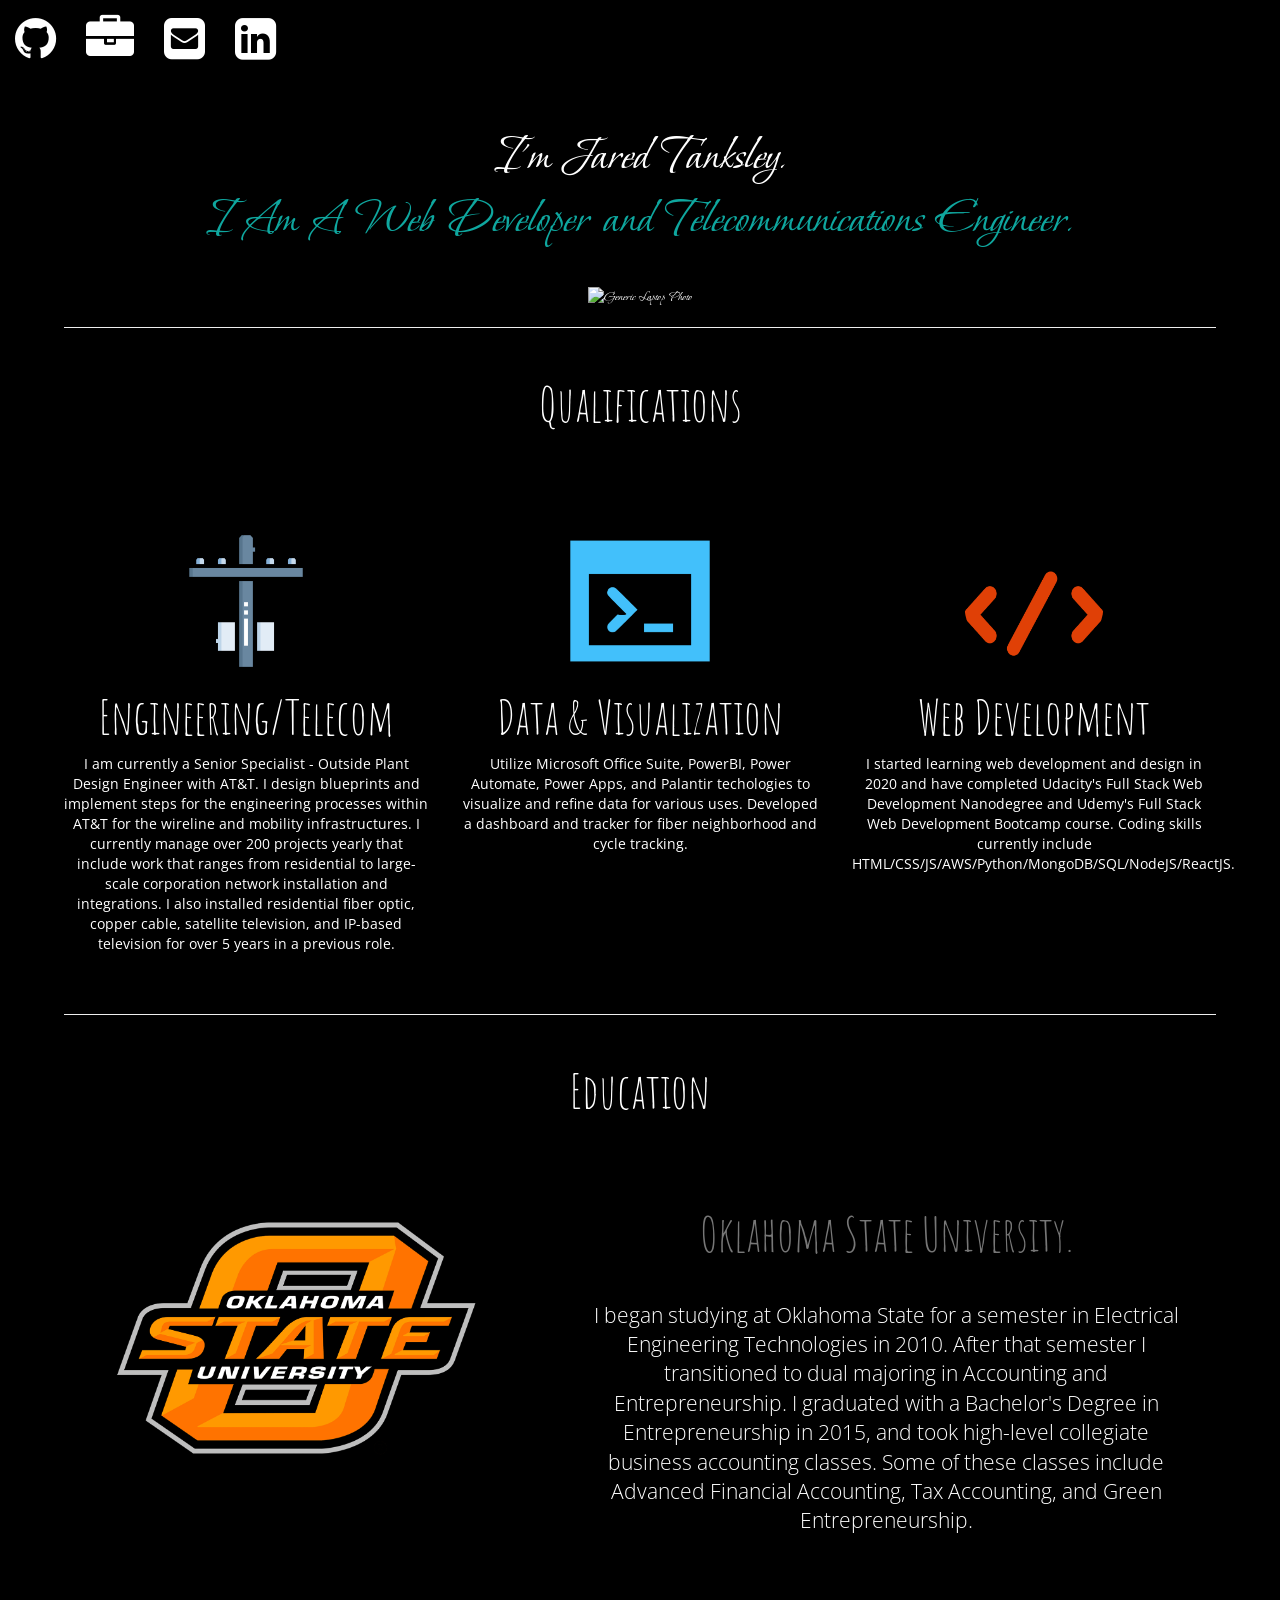
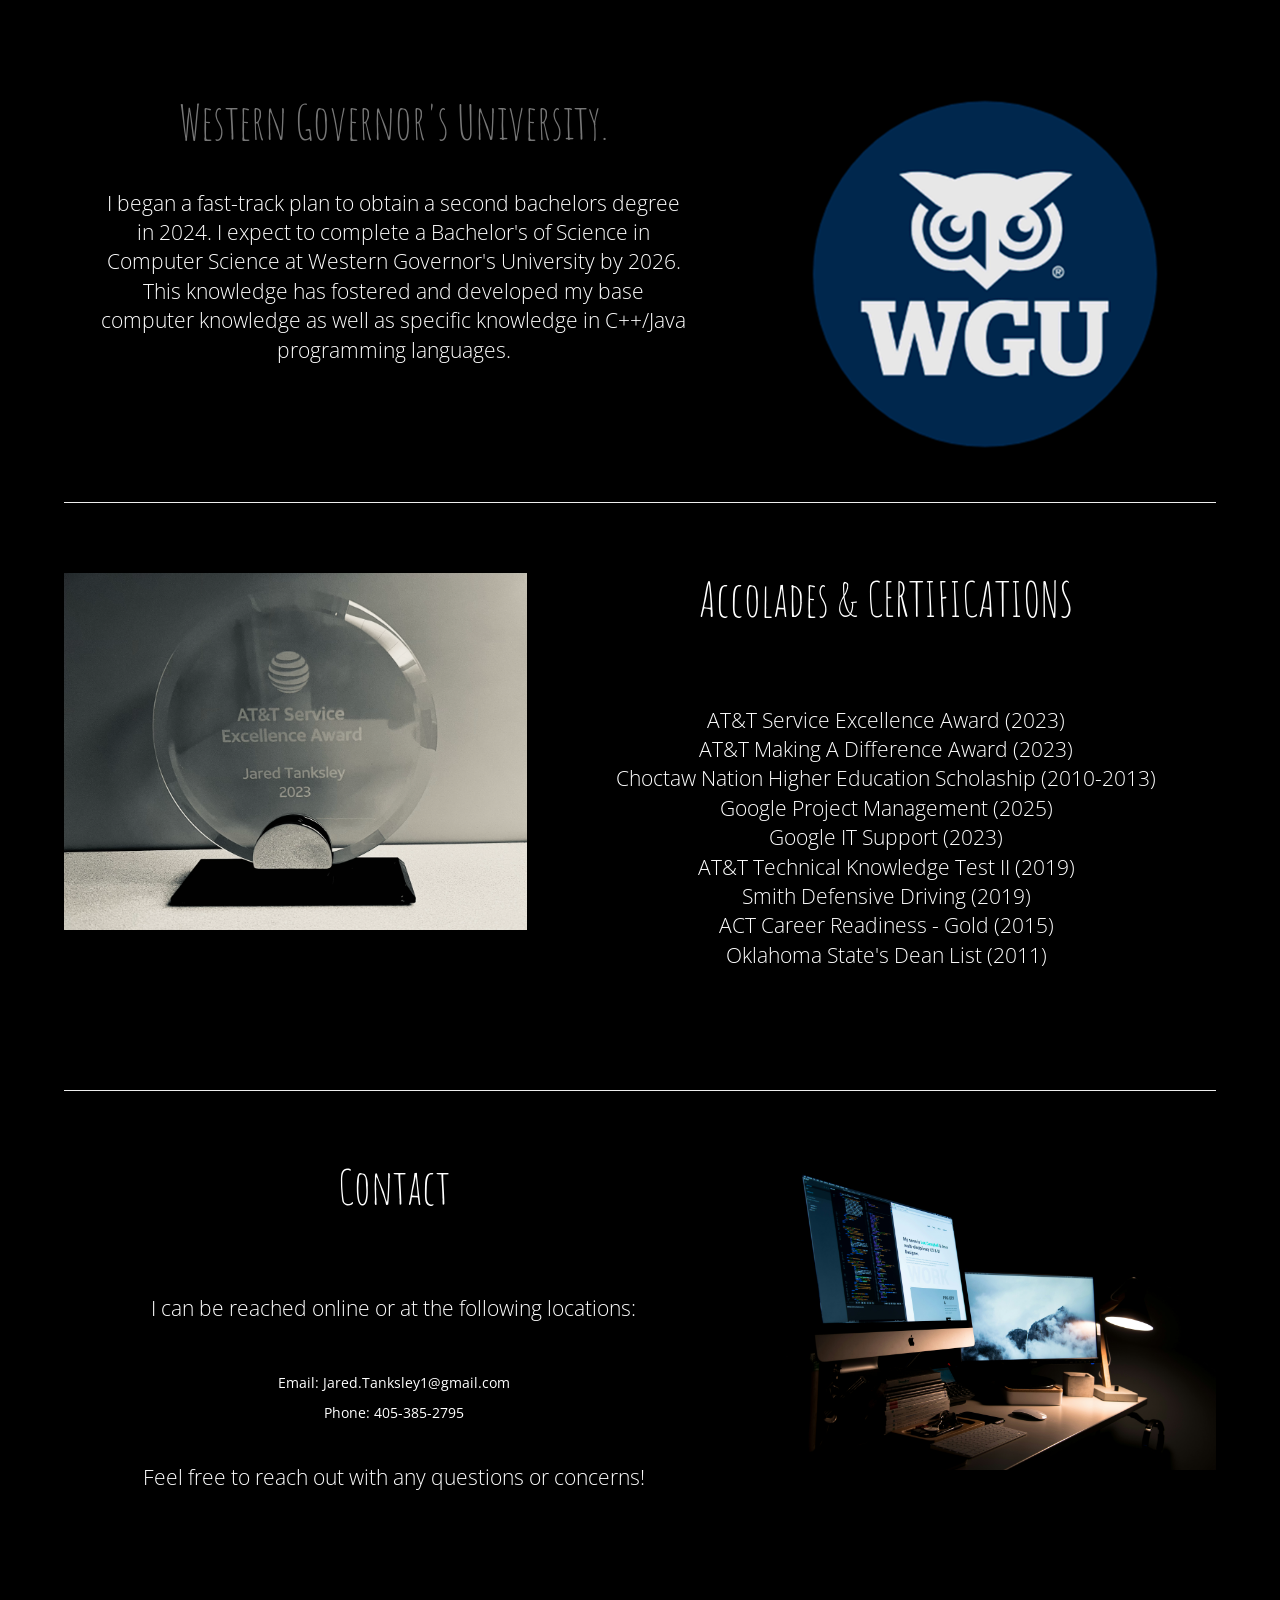
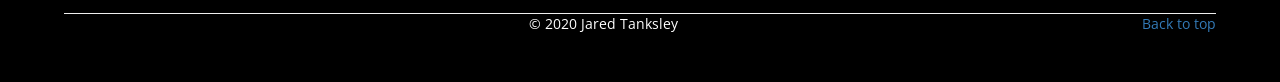
==== index.html @ 4456a65f "Update Index with New Info" ====
<!DOCTYPE html>
<html lang="en" dir="ltr">
<head>
  <meta charset="utf-8">
  <!-- Bootstrap -->
  <link rel="stylesheet" href="https://stackpath.bootstrapcdn.com/bootstrap/3.4.1/css/bootstrap.min.css" integrity="sha384-HSMxcRTRxnN+Bdg0JdbxYKrThecOKuH5zCYotlSAcp1+c8xmyTe9GYg1l9a69psu" crossorigin="anonymous">
  <script src="https://stackpath.bootstrapcdn.com/bootstrap/3.4.1/js/bootstrap.min.js" integrity="sha384-aJ21OjlMXNL5UyIl/XNwTMqvzeRMZH2w8c5cRVpzpU8Y5bApTppSuUkhZXN0VxHd" crossorigin="anonymous"></script>
  <link rel="stylesheet" href="https://cdnjs.cloudflare.com/ajax/libs/font-awesome/4.7.0/css/font-awesome.min.css">
  <script src="https://ajax.googleapis.com/ajax/libs/jquery/3.5.1/jquery.min.js"></script>
  <link rel="stylesheet" href="css/styles.css">
  <link rel="preconnect" href="https://fonts.googleapis.com">
  <link rel="preconnect" href="https://fonts.gstatic.com" crossorigin>
  <link href="https://fonts.googleapis.com/css2?family=Amatic+SC&family=Bonheur+Royale&family=Open+Sans&display=swap" rel="stylesheet">
  <link rel="icon" href="favicon.ico">
  <title>Jared Tanksley Portfolio</title>
</head>
<body>

  <body>
    <div class="navbar-wrapper">
      <div class="container">
        <nav class="navbar navbar-fixed-top">
            <div class="navbar-header">
              <button type="button" class="navbar-toggle" data-toggle="collapse" data-target="#navbar" aria-expanded="false" aria-controls="navbar">
                <span class="icon-bar"></span>
                <span class="icon-bar"></span>
                <span class="icon-bar"></span>
              </button>
            </div>
              <ul class="nav navbar-nav">
                <li><a href="https://github.com/jaredtanksley"><i class="fa fa-github" style="font-size:48px;color:white"></i></a></li>
                <li><a href="jared-tanksley-resume.pdf"><i class="fa fa-briefcase" style="font-size:48px;color:white"></i></a></li>
                <li><a href="mailto:jared.tanksley1@gmail.com"><i class="fa fa-envelope-square" style="font-size:48px;color:white"></i></a></li>
                <li><a href="https://www.linkedin.com/in/jaredtanksley"><i class="fa fa-linkedin-square" style="font-size:48px;color:white"></i></a></li>
              </ul>
            </div>
          </div>
        </nav>
      </div>
    </div>
  

  <div class="top-div">
    <div class="text">
      <h1>I'm Jared Tanksley.</h1>
      <p class="aboutme">I Am A Web Developer and Telecommunications Engineer.</p>
    </div>
    <img src="images/background.jpg" alt="Generic Laptop Photo" class="profile">
  </div>

  <div class="bottom-half">
    <hr class="featurette-divider">
    <div class="row">
      <h2 class="skills">Qualifications</h2>
      <div class="col-lg-4">
        <img class="img-circle" src="images/pole.png" alt="Generic placeholder image" width="140" height="140">
        <h2>Engineering/Telecom</h2>
        <p>I am currently a Senior Specialist - Outside Plant Design Engineer with AT&T. I design blueprints and implement steps for the engineering processes within AT&T for the wireline and mobility infrastructures. I currently manage over 200 projects yearly that include work that ranges from residential to large-scale corporation network installation and integrations.  I also installed residential fiber optic, copper cable, satellite television, and IP-based television for over 5 years in a previous role.</p>
      </div><!-- /.col-lg-4 -->
      <div class="col-lg-4">
        <img src="images/window.png" alt="Generic placeholder image" width="140" height="140">
        <h2>Data & Visualization</h2>
        <p>Utilize Microsoft Office Suite, PowerBI, Power Automate, Power Apps, and Palantir techologies to visualize and refine data for various uses.  Developed a dashboard and tracker for fiber neighborhood and cycle tracking.</p>
      </div><!-- /.col-lg-4 -->
      <div class="col-lg-4">
        <img class="img-circle" src="images/code.png" alt="Generic placeholder image" width="140" height="140">
        <h2>Web Development</h2>
        <p>I started learning web development and design in 2020 and have completed Udacity's Full Stack Web Development Nanodegree and Udemy's Full Stack Web Development Bootcamp course. Coding skills currently include HTML/CSS/JS/AWS/Python/MongoDB/SQL/NodeJS/ReactJS.</p>
      </div><!-- /.col-lg-4 -->
    </div><!-- /.row -->

    <!-- START THE FEATURETTES -->

    <hr class="featurette-divider">

    <div class="row featurette">
      <h2 class="featurette-heading">Education</h2>
      <div class="col-md-5">
        <img class="featurette-image img-responsive center-block" src="images/education-feature.png" alt="Oklahoma State University">
      </div>
      <div class="col-md-7">
        <h2><span class="text-muted">Oklahoma State University.</span></h2>
        <p class="lead">I began studying at Oklahoma State for a semester in Electrical Engineering Technologies in 2010. After that semester I transitioned to dual majoring in Accounting and Entrepreneurship. I graduated with a Bachelor's Degree in Entrepreneurship in 2015, and took high-level collegiate business accounting classes. Some of these classes include Advanced Financial Accounting, Tax Accounting, and Green Entrepreneurship.</p>
      </div>
    </div>

    <div class="row featurette">
      <div class="col-md-5 col-md-push-7">
        <img class="featurette-image img-responsive center-block" src="images/WGU_Logo.png" alt="Western Governors University">
      </div>
      <div class="col-md-7 col-md-pull-5">
        <h2><span class="text-muted">Western Governor's University.</span></h2>
        <p class="lead">I began a fast-track plan to obtain a second bachelors degree in 2024. I expect to complete a Bachelor's of Science in Computer Science at Western Governor's University by 2026. This knowledge has fostered and developed my base computer knowledge as well as specific knowledge in C++/Java programming languages.</p>
      </div>
    </div>

    <hr class="featurette-divider">

    <div class="row featurette">
      <div class="col-md-7 col-md-push-5">
        <h2 class="featurette-heading">Accolades & CERTIFICATIONS</h2>
        <p class = "lead">
          AT&T Service Excellence Award (2023)<br>
          AT&T Making A Difference Award (2023)<br>
          Choctaw Nation Higher Education Scholaship (2010-2013)<br>
          Google Project Management (2025)<br>
          Google IT Support (2023)<br>
          AT&T Technical Knowledge Test II (2019)<br>
          Smith Defensive Driving (2019)<br>
          ACT Career Readiness - Gold (2015)<br>
          Oklahoma State's Dean List (2011)<br>
        </p>      
      </div>
      <div class="col-md-5 col-md-pull-7">
        <img class="featurette-image img-responsive center-block" src="images/pole-feature.PNG" alt="Lineman">
      </div>
    </div>

    <hr class="featurette-divider">

    <div class="row featurette">
      <div class="col-md-7">
        <h2 class="featurette-heading">Contact</h2>
        <p class="lead">I can be reached online or at the following locations:</p>
        <p>Email: Jared.Tanksley1@gmail.com</p>
        <p>Phone: 405-385-2795</p>
        <p class="lead">Feel free to reach out with any questions or concerns!</p>
      </div>
      <div class="col-md-5">
        <img class="featurette-image img-responsive center-block" src="images/contact-feature.jpg" alt="Contact">
      </div>
    </div>

    <hr class="featurette-divider">

    <!-- /END THE FEATURETTES -->

    <!-- FOOTER -->
    <footer>
      <p class="pull-right"><a href="#">Back to top</a></p>
      <p>&copy; 2020 Jared Tanksley</p>
    </footer>
  </div>
</body>
</html>
---- css/styles.css ----
body, html {
  margin: 0;
  padding: 0;
  height: 100%;
}
.top-div {
    text-align: center;
    font-family: 'Bonheur Royale', cursive;
    padding-top: 100px;
  }
  
body {
  background-color: #000000;
  color: white;
  text-align: center;
  font-family: 'Open Sans', sans-serif;
}

h1 {
  margin-top: 0px;
  margin-bottom: 0px;
  padding-top: 0px;
  font-size: 80px;
  color: white;
}

h2 {
  font-size: 48px;
  font-family: 'Amatic SC', cursive;
}

.aboutme {
  color: #0fa79f;
  font-size: 50px;
  margin-bottom: 0px;
}

.Telecommunication {
  color: black;
}

.bottom-container {
  margin-top: 0px;
}

.navbar-wrapper {
  position: absolute;
  top: 0;
  right: 0;
  left: 0;
  z-index: 20;
}
.text {
  padding: 30px;
}
.profile {
  width: 100%;
  margin-top: 0px; 
  margin-bottom: 0px; 
}
.bottom-half {
  padding-top: 0%;
  margin-left: 5%;
  margin-right: 5%;
  padding-bottom: 3%;
}
.navbar-wrapper .navbar .container {

}
.marketing .col-lg-4 {
  margin-bottom: 0px;
  text-align: center;
}

.marketing h2 {
  font-weight: 400;
}

.marketing .col-lg-4 p {
  margin-right: 10px;
  margin-left: 10px;
}

.skills {
  margin-bottom: 100px;
}

.row {
  margin-bottom: 50px;
  margin-top: 30px;
}

.featurette-heading {
  margin-bottom: 50px;
}
.lead {
  padding: 30px;
}
  h1 {
    font-size: 50px;
  }

.featurette-divider {
  margin-bottom: 0px;
}

.featurette .col-md-7 {
  padding: 20px;
}

.featurette-image {
  padding-top: 40px;
}
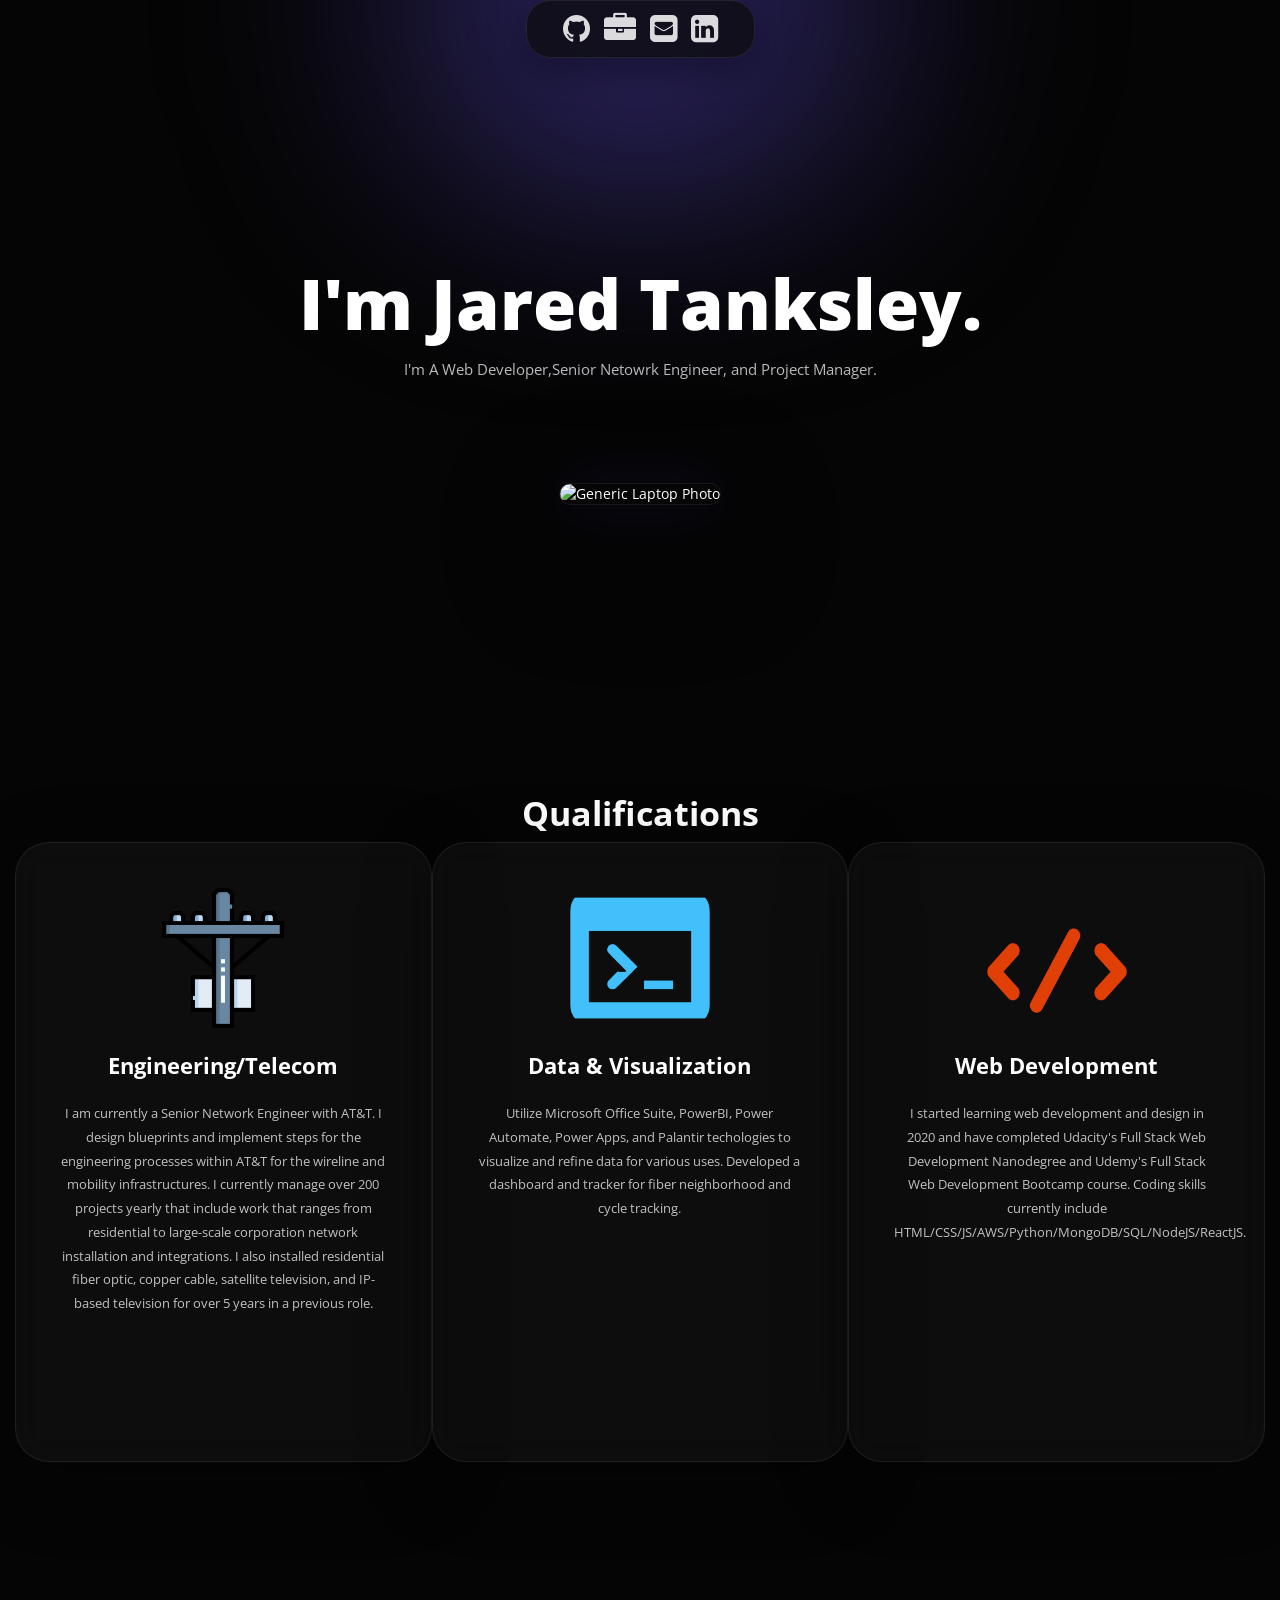
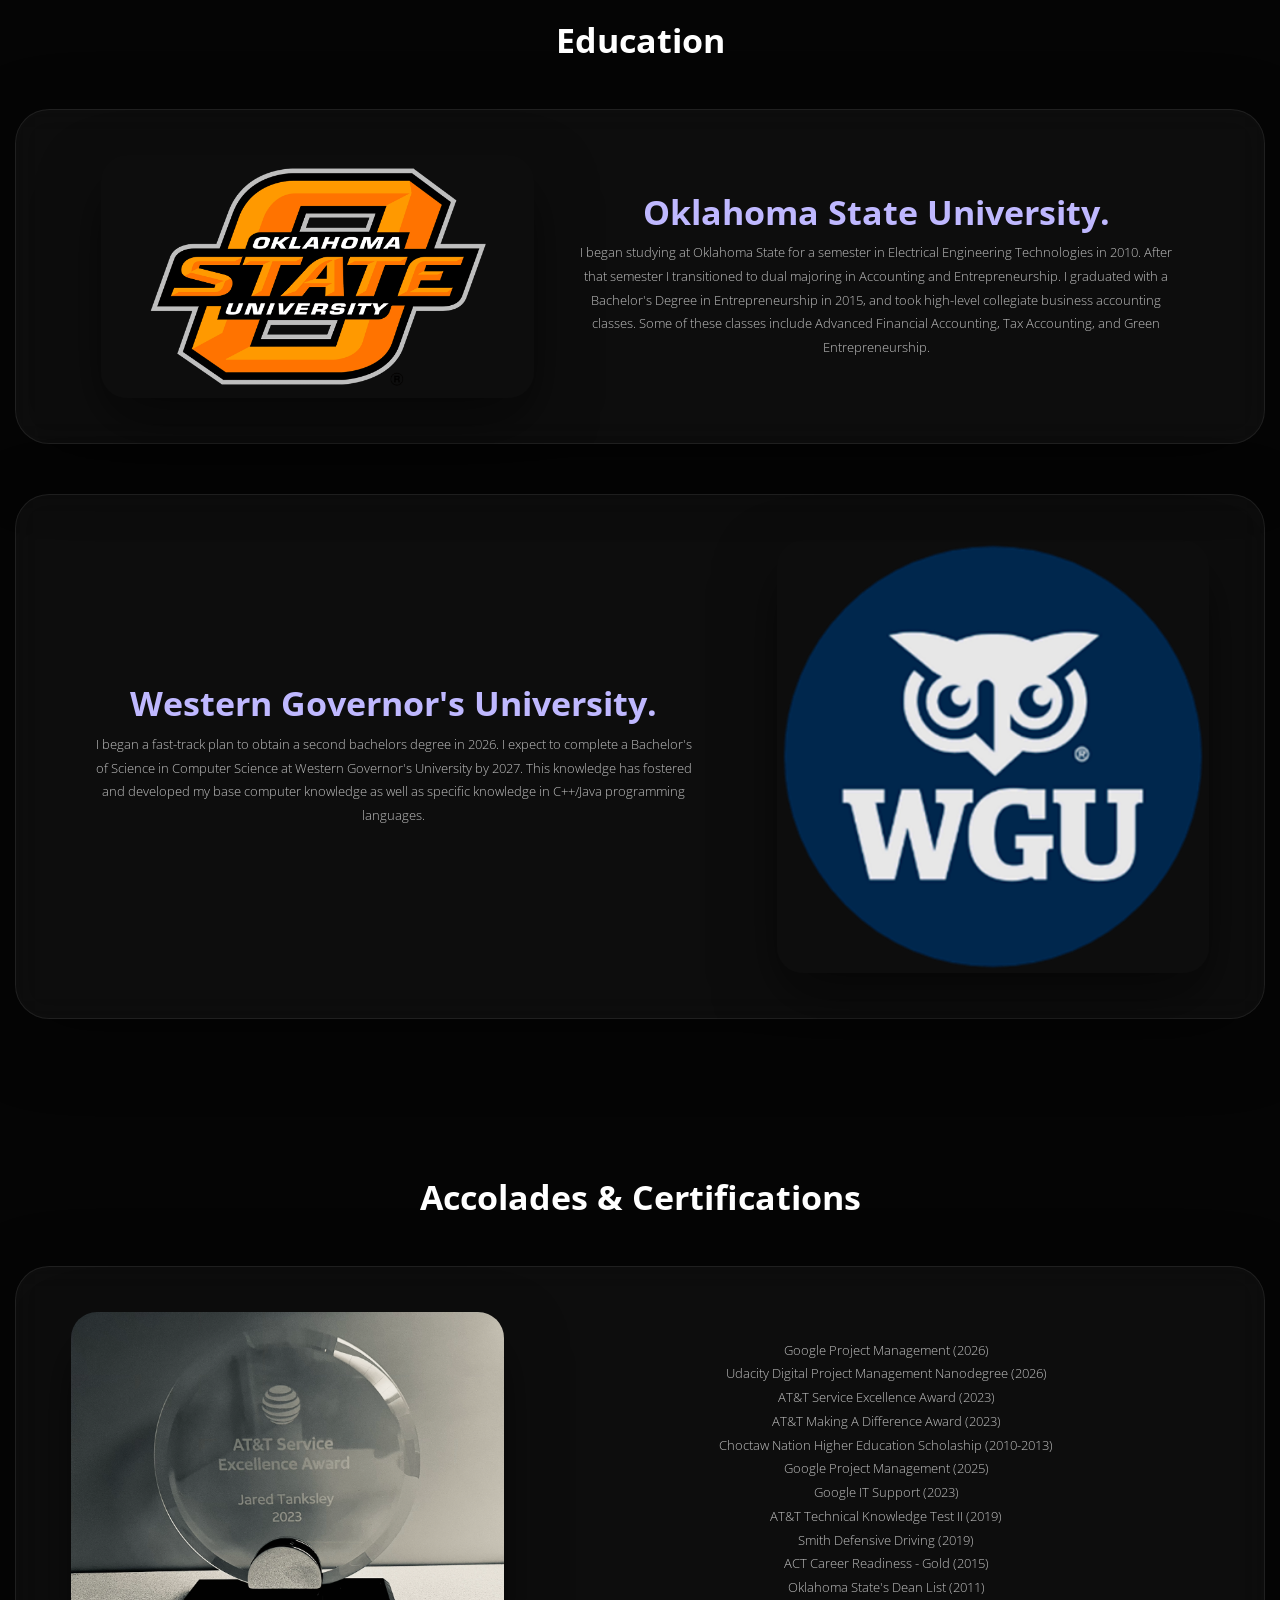
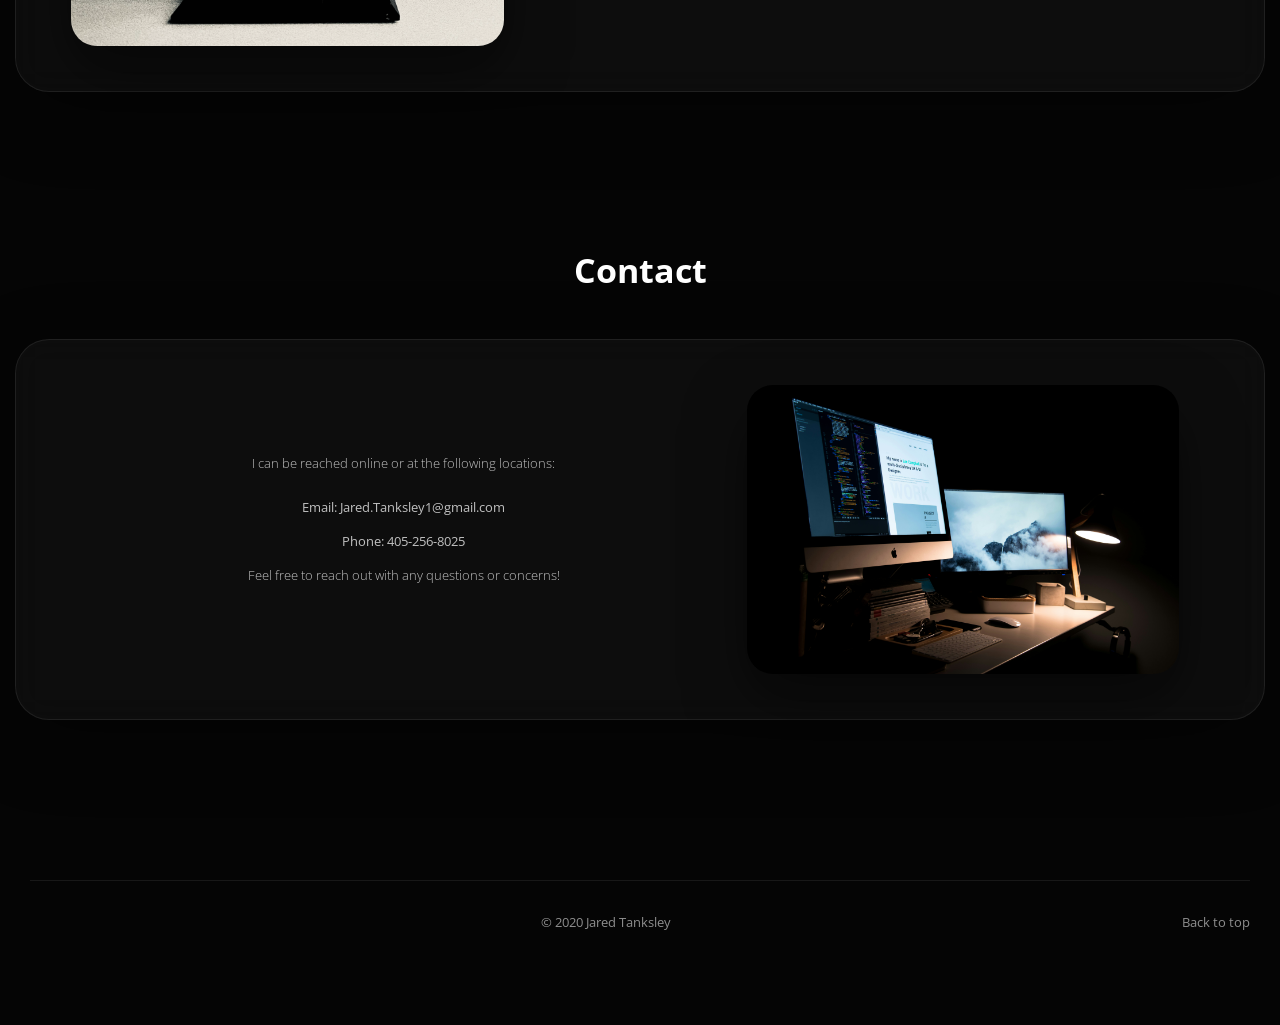
==== commit 15d8195f: "Add files via upload" ====
--- a/index.html
+++ b/index.html
@@ -4,8 +4,7 @@
   <meta charset="utf-8">
   <!-- Bootstrap -->
   <link rel="stylesheet" href="https://stackpath.bootstrapcdn.com/bootstrap/3.4.1/css/bootstrap.min.css" integrity="sha384-HSMxcRTRxnN+Bdg0JdbxYKrThecOKuH5zCYotlSAcp1+c8xmyTe9GYg1l9a69psu" crossorigin="anonymous">
-  <script src="https://stackpath.bootstrapcdn.com/bootstrap/3.4.1/js/bootstrap.min.js" integrity="sha384-aJ21OjlMXNL5UyIl/XNwTMqvzeRMZH2w8c5cRVpzpU8Y5bApTppSuUkhZXN0VxHd" crossorigin="anonymous"></script>
-  <link rel="stylesheet" href="https://cdnjs.cloudflare.com/ajax/libs/font-awesome/4.7.0/css/font-awesome.min.css">
+   <link rel="stylesheet" href="https://cdnjs.cloudflare.com/ajax/libs/font-awesome/4.7.0/css/font-awesome.min.css">
   <script src="https://ajax.googleapis.com/ajax/libs/jquery/3.5.1/jquery.min.js"></script>
   <link rel="stylesheet" href="css/styles.css">
   <link rel="preconnect" href="https://fonts.googleapis.com">
@@ -43,7 +42,7 @@
   <div class="top-div">
     <div class="text">
       <h1>I'm Jared Tanksley.</h1>
-      <p class="aboutme">I Am A Web Developer and Telecommunications Engineer.</p>
+      <p class="aboutme">I'm A Web Developer,Senior Netowrk Engineer, and Project Manager.</p>
     </div>
     <img src="images/background.jpg" alt="Generic Laptop Photo" class="profile">
   </div>
@@ -51,11 +50,11 @@
   <div class="bottom-half">
     <hr class="featurette-divider">
     <div class="row">
-      <h2 class="skills">Qualifications</h2>
+      <h2 class="featurette-heading">Qualifications</h2>
       <div class="col-lg-4">
         <img class="img-circle" src="images/pole.png" alt="Generic placeholder image" width="140" height="140">
         <h2>Engineering/Telecom</h2>
-        <p>I am currently a Senior Specialist - Outside Plant Design Engineer with AT&T. I design blueprints and implement steps for the engineering processes within AT&T for the wireline and mobility infrastructures. I currently manage over 200 projects yearly that include work that ranges from residential to large-scale corporation network installation and integrations.  I also installed residential fiber optic, copper cable, satellite television, and IP-based television for over 5 years in a previous role.</p>
+        <p>I am currently a Senior Network Engineer with AT&T. I design blueprints and implement steps for the engineering processes within AT&T for the wireline and mobility infrastructures. I currently manage over 200 projects yearly that include work that ranges from residential to large-scale corporation network installation and integrations.  I also installed residential fiber optic, copper cable, satellite television, and IP-based television for over 5 years in a previous role.</p>
       </div><!-- /.col-lg-4 -->
       <div class="col-lg-4">
         <img src="images/window.png" alt="Generic placeholder image" width="140" height="140">
@@ -72,9 +71,9 @@
     <!-- START THE FEATURETTES -->
 
     <hr class="featurette-divider">
+      <h2 class="featurette-heading">Education</h2>
+    <div class="row featurette">
 
-    <div class="row featurette">
-      <h2 class="featurette-heading">Education</h2>
       <div class="col-md-5">
         <img class="featurette-image img-responsive center-block" src="images/education-feature.png" alt="Oklahoma State University">
       </div>
@@ -90,16 +89,20 @@
       </div>
       <div class="col-md-7 col-md-pull-5">
         <h2><span class="text-muted">Western Governor's University.</span></h2>
-        <p class="lead">I began a fast-track plan to obtain a second bachelors degree in 2024. I expect to complete a Bachelor's of Science in Computer Science at Western Governor's University by 2026. This knowledge has fostered and developed my base computer knowledge as well as specific knowledge in C++/Java programming languages.</p>
+        <p class="lead">I began a fast-track plan to obtain a second bachelors degree in 2026. I expect to complete a Bachelor's of Science in Computer Science at Western Governor's University by 2027. This knowledge has fostered and developed my base computer knowledge as well as specific knowledge in C++/Java programming languages.</p>
       </div>
     </div>
 
     <hr class="featurette-divider">
 
-    <div class="row featurette">
-      <div class="col-md-7 col-md-push-5">
-        <h2 class="featurette-heading">Accolades & CERTIFICATIONS</h2>
+   <h2 class="featurette-heading">Accolades & Certifications</h2>
+
+<div class="row featurette">
+
+  <div class="col-md-7 col-md-push-5">
         <p class = "lead">
+          Google Project Management (2026)<br>
+          Udacity Digital Project Management Nanodegree (2026)<br>
           AT&T Service Excellence Award (2023)<br>
           AT&T Making A Difference Award (2023)<br>
           Choctaw Nation Higher Education Scholaship (2010-2013)<br>
@@ -117,13 +120,14 @@
     </div>
 
     <hr class="featurette-divider">
-
+<h2 class="featurette-heading">Contact</h2>
     <div class="row featurette">
+      
       <div class="col-md-7">
-        <h2 class="featurette-heading">Contact</h2>
+        
         <p class="lead">I can be reached online or at the following locations:</p>
         <p>Email: Jared.Tanksley1@gmail.com</p>
-        <p>Phone: 405-385-2795</p>
+        <p>Phone: 405-256-8025</p>
         <p class="lead">Feel free to reach out with any questions or concerns!</p>
       </div>
       <div class="col-md-5">
--- a/css/styles.css
+++ b/css/styles.css
@@ -1,113 +1,334 @@
-body, html {
+html {
+  scroll-behavior: smooth;
+}
+
+* {
+  box-sizing: border-box;
+}
+
+body,
+html {
   margin: 0;
   padding: 0;
-  height: 100%;
-}
-.top-div {
-    text-align: center;
-    font-family: 'Bonheur Royale', cursive;
-    padding-top: 100px;
-  }
-  
+  min-height: 100%;
+  overflow-x: hidden;
+}
+
 body {
-  background-color: #000000;
+  background: #050505;
   color: white;
   text-align: center;
   font-family: 'Open Sans', sans-serif;
-}
-
-h1 {
-  margin-top: 0px;
-  margin-bottom: 0px;
-  padding-top: 0px;
-  font-size: 80px;
-  color: white;
-}
-
-h2 {
-  font-size: 48px;
-  font-family: 'Amatic SC', cursive;
-}
-
-.aboutme {
-  color: #0fa79f;
-  font-size: 50px;
-  margin-bottom: 0px;
-}
-
-.Telecommunication {
-  color: black;
-}
-
-.bottom-container {
-  margin-top: 0px;
-}
+  position: relative;
+}
+
+/* Purple glow background */
+body::before {
+  content: '';
+  position: fixed;
+  top: -250px;
+  left: 50%;
+  transform: translateX(-50%);
+  width: 900px;
+  height: 500px;
+  background: radial-gradient(
+    circle,
+    rgba(111, 90, 255, 0.45),
+    transparent 70%
+  );
+  filter: blur(90px);
+  z-index: -1;
+}
+
+/* Better text selection */
+::selection {
+  background: #6f5aff;
+  color: white;
+}
+
+a {
+  transition: 0.3s ease;
+}
+
+/* =========================
+   NAVBAR
+========================= */
 
 .navbar-wrapper {
-  position: absolute;
+  position: fixed;
   top: 0;
+  left: 0;
   right: 0;
-  left: 0;
-  z-index: 20;
-}
+  z-index: 1000;
+  padding-top: 14px;
+}
+
+.navbar {
+  width: fit-content;
+  margin: auto;
+  padding: 12px 22px;
+  border-radius: 24px;
+  backdrop-filter: blur(18px);
+  background: rgba(12, 12, 12, 0.72);
+  border: 1px solid rgba(255,255,255,0.08);
+  box-shadow:
+    0 10px 40px rgba(0,0,0,.45),
+    0 0 25px rgba(111,90,255,.08);
+}
+
+.navbar-nav {
+  display: flex;
+  align-items: center;
+  justify-content: center;
+  gap: 14px;
+  margin: 0;
+}
+
+.navbar-nav li {
+  list-style: none;
+}
+
+.navbar-nav li a {
+  padding: 0;
+}
+
+.navbar-nav li a:hover {
+  transform: translateY(-4px);
+}
+
+.navbar-nav i {
+  font-size: 32px !important;
+  color: rgba(255,255,255,.85) !important;
+}
+
+/* =========================
+   HERO SECTION
+========================= */
+
+.top-div {
+  text-align: center;
+  padding-top: 240px;
+  padding-bottom: 110px;
+  position: relative;
+}
+
 .text {
   padding: 30px;
-}
+  max-width: 950px;
+  margin: auto;
+}
+
+h1 {
+  margin-top: 0;
+  margin-bottom: 20px;
+  font-size: clamp(4rem, 8vw, 7rem);
+  font-weight: 800;
+  color: white;
+  line-height: 0.95;
+  font-family: 'Open Sans', sans-serif;
+}
+
+.aboutme {
+  color: rgba(255,255,255,.72);
+  font-size: 1.45rem;
+  max-width: 850px;
+  margin: auto;
+  line-height: 1.8;
+}
+
+/* Hero image */
 .profile {
+  width: 88%;
+  max-width: 1100px;
+  margin-top: 70px;
+  border-radius: 36px;
+  border: 1px solid rgba(255,255,255,.08);
+  box-shadow:
+    0 40px 120px rgba(0,0,0,.7),
+    0 0 60px rgba(111,90,255,.15);
+}
+
+/* =========================
+   MAIN CONTENT
+========================= */
+
+.bottom-half {
+  max-width: 1300px;
+  margin: auto;
+  padding: 0 30px 80px;
+}
+
+/* Remove white divider lines */
+.featurette-divider {
+  border: none;
+  margin: 80px 0;
+}
+
+.skills,
+.featurette-heading,
+h2 {
+  font-size: 3.4rem;
+  font-family: 'Open Sans', sans-serif;
+  font-weight: 700;
+  color: white;
+}
+
+/* =========================
+   QUALIFICATION CARDS
+========================= */
+
+.row {
+  margin-top: 50px;
+  margin-bottom: 60px;
+}
+
+.col-lg-4 {
+  background: rgba(255,255,255,.035);
+  border: 1px solid rgba(255,255,255,.08);
+  border-radius: 34px;
+  padding: 45px;
+  backdrop-filter: blur(16px);
+  transition: .3s ease;
+  box-shadow: 0 20px 70px rgba(0,0,0,.35);
+  min-height: 620px;
+}
+
+.col-lg-4:hover {
+  transform: translateY(-8px);
+  border-color: rgba(111,90,255,.45);
+  box-shadow:
+    0 20px 70px rgba(0,0,0,.45),
+    0 0 40px rgba(111,90,255,.18);
+}
+
+.col-lg-4 img {
+  border-radius: 24px;
+}
+
+.col-lg-4 h2 {
+  font-size: 2.2rem;
+  margin-top: 25px;
+  margin-bottom: 25px;
+}
+
+.col-lg-4 p {
+  color: rgba(255,255,255,.74);
+  line-height: 1.9;
+  font-size: 1.25rem;
+}
+
+/* =========================
+   FEATURETTE CONTAINERS
+========================= */
+
+.featurette {
+  display: flex;
+  align-items: center;
+  gap: 40px;
+
+  background: rgba(255,255,255,.035);
+  border: 1px solid rgba(255,255,255,.08);
+  border-radius: 34px;
+  padding: 45px;
+  backdrop-filter: blur(16px);
+
+  transition: .3s ease;
+
+  box-shadow: 0 20px 70px rgba(0,0,0,.35);
+
+  margin-top: 50px;
+  margin-bottom: 50px;
+}
+
+.featurette:hover {
+  transform: translateY(-8px);
+
+  border-color: rgba(111,90,255,.45);
+
+  box-shadow:
+    0 20px 70px rgba(0,0,0,.45),
+    0 0 40px rgba(111,90,255,.18);
+}
+
+.featurette .col-md-7,
+.featurette .col-md-5 {
+  background: transparent;
+  border: none;
+  padding: 0;
+  box-shadow: none;
+}
+
+.featurette-image {
   width: 100%;
-  margin-top: 0px; 
-  margin-bottom: 0px; 
-}
-.bottom-half {
-  padding-top: 0%;
-  margin-left: 5%;
-  margin-right: 5%;
-  padding-bottom: 3%;
-}
-.navbar-wrapper .navbar .container {
-
-}
-.marketing .col-lg-4 {
-  margin-bottom: 0px;
-  text-align: center;
-}
-
-.marketing h2 {
-  font-weight: 400;
-}
-
-.marketing .col-lg-4 p {
-  margin-right: 10px;
-  margin-left: 10px;
-}
-
-.skills {
-  margin-bottom: 100px;
-}
-
-.row {
-  margin-bottom: 50px;
-  margin-top: 30px;
-}
-
-.featurette-heading {
-  margin-bottom: 50px;
-}
-.lead {
-  padding: 30px;
-}
+  border-radius: 26px;
+  box-shadow: 0 25px 60px rgba(0,0,0,.5);
+}
+
+.text-muted {
+  color: #bfb8ff;
+}
+
+.lead,
+p {
+  color: rgba(255,255,255,.74);
+  line-height: 1.9;
+  font-size: 1.25rem;
+}
+
+/* =========================
+   FOOTER
+========================= */
+
+footer {
+  margin-top: 80px;
+  padding-top: 30px;
+  border-top: 1px solid rgba(255,255,255,.08);
+}
+
+footer p,
+footer a {
+  color: rgba(255,255,255,.55);
+}
+
+footer a:hover {
+  color: white;
+  text-decoration: none;
+}
+
+/* =========================
+   MOBILE
+========================= */
+
+@media (max-width: 991px) {
+
+  .featurette {
+    flex-direction: column;
+  }
+
+  .col-lg-4 {
+    margin-bottom: 30px;
+    min-height: auto;
+  }
+
+  .skills,
+  .featurette-heading,
+  h2 {
+    font-size: 2.5rem;
+  }
+
   h1 {
-    font-size: 50px;
-  }
-
-.featurette-divider {
-  margin-bottom: 0px;
-}
-
-.featurette .col-md-7 {
-  padding: 20px;
-}
-
-.featurette-image {
-  padding-top: 40px;
+    font-size: 4rem;
+  }
+
+  .aboutme {
+    font-size: 1.15rem;
+  }
+
+  .profile {
+    width: 95%;
+  }
+
+  .navbar-nav i {
+    font-size: 26px !important;
+  }
 }
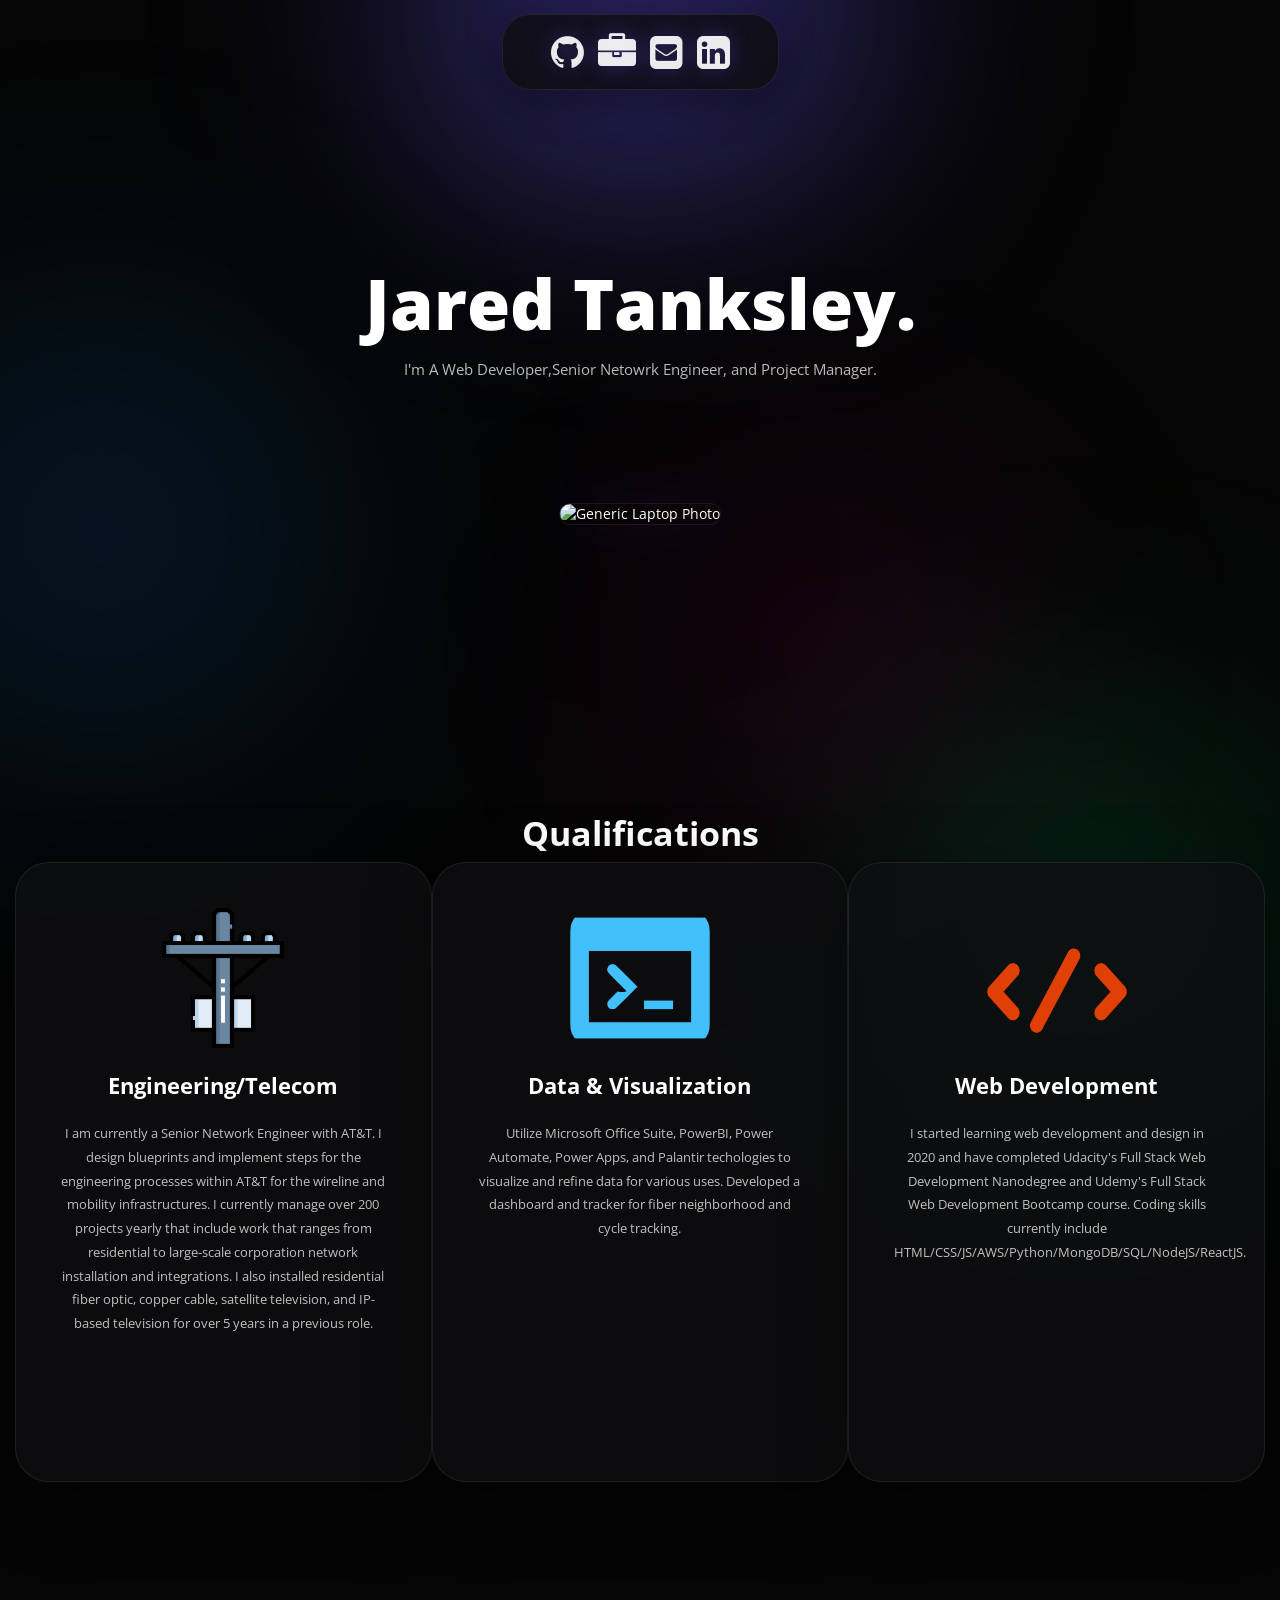
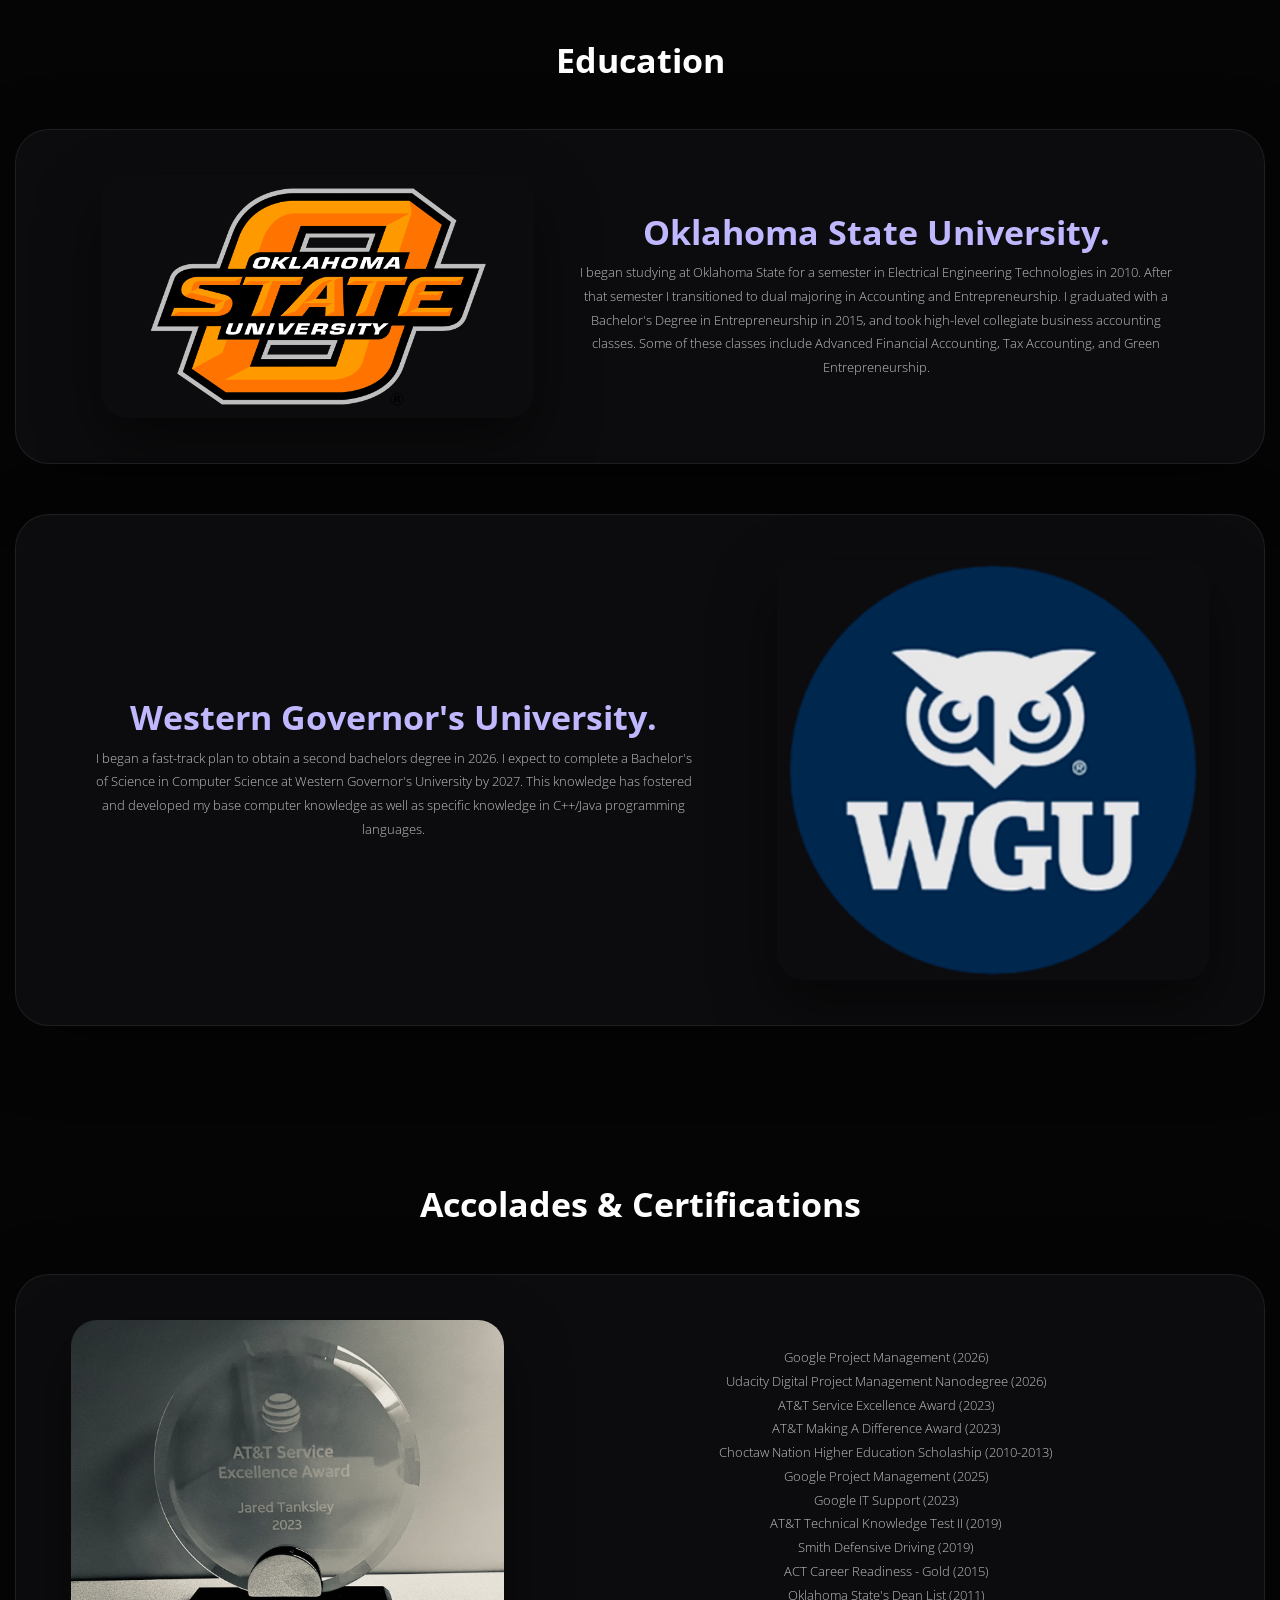
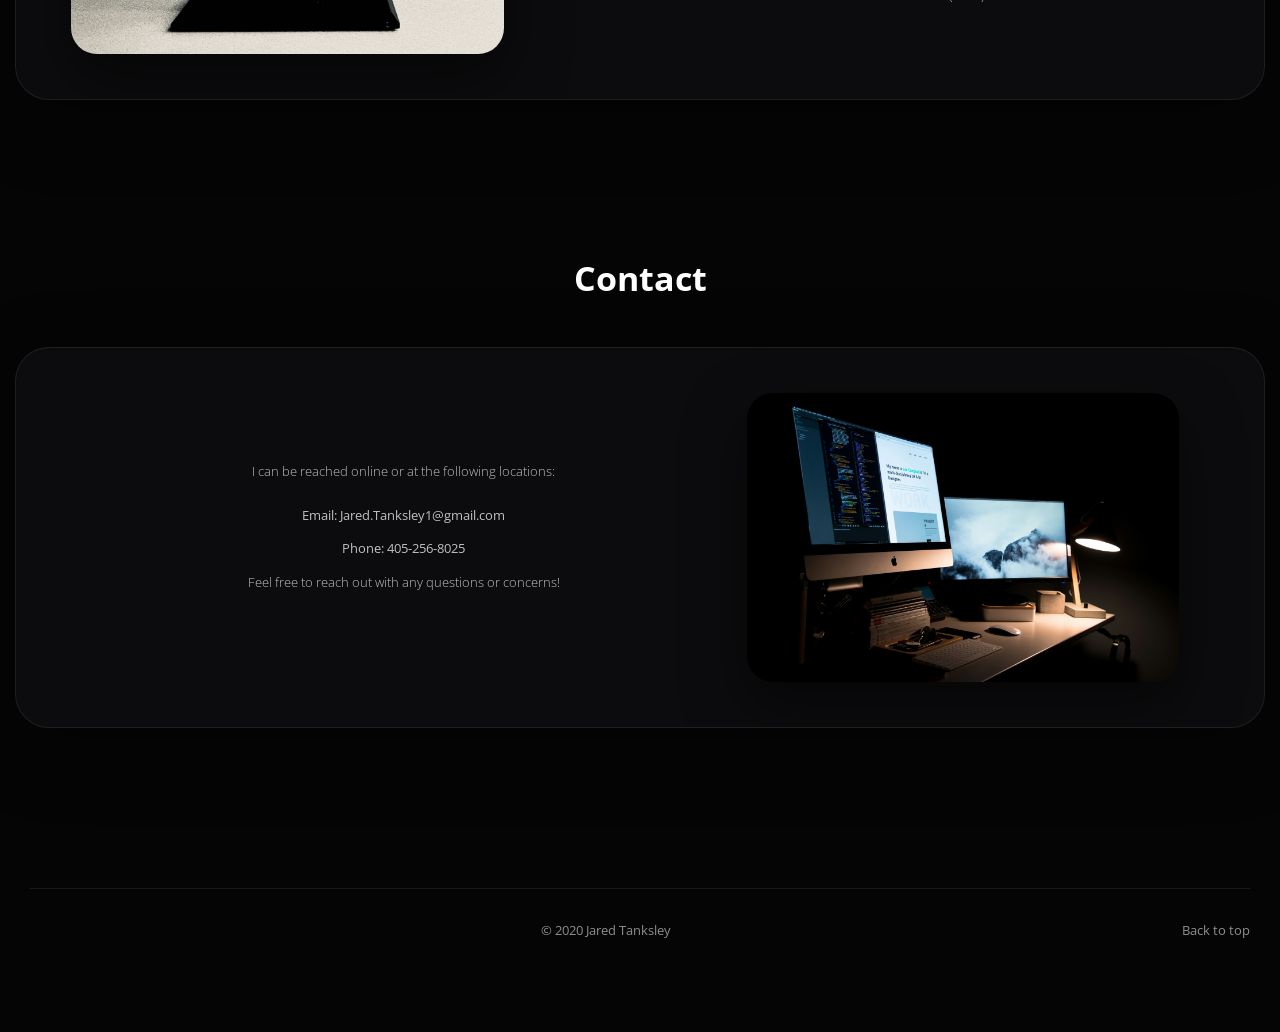
==== commit bcccc6a8: "Fixed additional glow and changes to format" ====
--- a/index.html
+++ b/index.html
@@ -16,6 +16,8 @@
 <body>
 
   <body>
+    <div class="blue-glow"></div>
+    <div class="pink-glow"></div>
     <div class="navbar-wrapper">
       <div class="container">
         <nav class="navbar navbar-fixed-top">
@@ -41,7 +43,7 @@
 
   <div class="top-div">
     <div class="text">
-      <h1>I'm Jared Tanksley.</h1>
+      <h1>Jared Tanksley.</h1>
       <p class="aboutme">I'm A Web Developer,Senior Netowrk Engineer, and Project Manager.</p>
     </div>
     <img src="images/background.jpg" alt="Generic Laptop Photo" class="profile">
--- a/css/styles.css
+++ b/css/styles.css
@@ -20,6 +20,7 @@
   text-align: center;
   font-family: 'Open Sans', sans-serif;
   position: relative;
+  isolation: isolate;
 }
 
 /* Purple glow background */
@@ -40,14 +41,95 @@
   z-index: -1;
 }
 
-/* Better text selection */
-::selection {
-  background: #6f5aff;
-  color: white;
-}
-
-a {
-  transition: 0.3s ease;
+/* PURPLE */
+body::before {
+  content: '';
+  position: fixed;
+  top: -250px;
+  left: 50%;
+  transform: translateX(-50%);
+
+  width: 900px;
+  height: 500px;
+
+  background: radial-gradient(
+    circle,
+    rgba(111, 90, 255, 0.45),
+    transparent 70%
+  );
+
+  filter: blur(90px);
+
+  z-index: -10;
+
+  pointer-events: none;
+}
+
+/* GREEN */
+body::after {
+  content: '';
+  position: fixed;
+  bottom: -250px;
+  right: -150px;
+
+  width: 700px;
+  height: 500px;
+
+  background: radial-gradient(
+    circle,
+    rgba(0, 255, 140, 0.18),
+    transparent 70%
+  );
+
+  filter: blur(120px);
+
+  z-index: -10;
+
+  pointer-events: none;
+}
+
+/* BLUE */
+.blue-glow {
+  position: fixed;
+  top: 20%;
+  left: -250px;
+
+  width: 700px;
+  height: 700px;
+
+  background: radial-gradient(
+    circle,
+    rgba(0, 140, 255, 0.18),
+    transparent 70%
+  );
+
+  filter: blur(120px);
+
+  z-index: -10;
+
+  pointer-events: none;
+}
+
+/* PINK */
+.pink-glow {
+  position: fixed;
+  top: 45%;
+  right: 15%;
+
+  width: 500px;
+  height: 500px;
+
+  background: radial-gradient(
+    circle,
+    rgba(255, 0, 140, 0.14),
+    transparent 70%
+  );
+
+  filter: blur(120px);
+
+  z-index: -10;
+
+  pointer-events: none;
 }
 
 /* =========================
@@ -66,8 +148,8 @@
 .navbar {
   width: fit-content;
   margin: auto;
-  padding: 12px 22px;
-  border-radius: 24px;
+  padding: 18px 34px;
+  border-radius: 28px;
   backdrop-filter: blur(18px);
   background: rgba(12, 12, 12, 0.72);
   border: 1px solid rgba(255,255,255,0.08);
@@ -97,8 +179,9 @@
 }
 
 .navbar-nav i {
-  font-size: 32px !important;
-  color: rgba(255,255,255,.85) !important;
+  font-size: 38px !important;
+  color: rgba(255,255,255,.92) !important;
+  filter: drop-shadow(0 0 10px rgba(111,90,255,.35));
 }
 
 /* =========================
@@ -138,9 +221,9 @@
 
 /* Hero image */
 .profile {
-  width: 88%;
-  max-width: 1100px;
-  margin-top: 70px;
+  width: 96%;
+  max-width: 1450px;
+  margin-top: 90px;
   border-radius: 36px;
   border: 1px solid rgba(255,255,255,.08);
   box-shadow:
@@ -183,14 +266,17 @@
 }
 
 .col-lg-4 {
-  background: rgba(255,255,255,.035);
+  background: rgba(15,15,18,.82);
   border: 1px solid rgba(255,255,255,.08);
   border-radius: 34px;
   padding: 45px;
-  backdrop-filter: blur(16px);
+  backdrop-filter: blur(16x);
   transition: .3s ease;
   box-shadow: 0 20px 70px rgba(0,0,0,.35);
   min-height: 620px;
+  position: relative;
+z-index: 2;
+overflow: hidden;
 }
 
 .col-lg-4:hover {
@@ -226,7 +312,7 @@
   align-items: center;
   gap: 40px;
 
-  background: rgba(255,255,255,.035);
+  background: rgba(15,15,18,.82);
   border: 1px solid rgba(255,255,255,.08);
   border-radius: 34px;
   padding: 45px;
@@ -238,6 +324,9 @@
 
   margin-top: 50px;
   margin-bottom: 50px;
+  position: relative;
+z-index: 2;
+overflow: hidden;
 }
 
 .featurette:hover {
@@ -260,6 +349,8 @@
 
 .featurette-image {
   width: 100%;
+  max-height: 420px;
+  object-fit: contain;
   border-radius: 26px;
   box-shadow: 0 25px 60px rgba(0,0,0,.5);
 }
@@ -275,6 +366,31 @@
   font-size: 1.25rem;
 }
 
+#contact .col-md-7,
+#contact .col-md-5 {
+  bbackground: rgba(15,15,18,.82);
+  border: 1px solid rgba(255,255,255,.08);
+
+  border-radius: 30px;
+
+  padding: 35px;
+
+  backdrop-filter: blur(8px);
+
+  box-shadow:
+    0 20px 70px rgba(0,0,0,.35),
+    0 0 40px rgba(111,90,255,.10);
+}
+
+#contact .col-md-7 {
+  text-align: left;
+}
+
+#contact .featurette-image {
+  height: 100%;
+  object-fit: cover;
+}
+
 /* =========================
    FOOTER
 ========================= */
@@ -295,6 +411,16 @@
   text-decoration: none;
 }
 
+.col-lg-4,
+.featurette,
+.contact-panel,
+.profile,
+.navbar {
+  position: relative;
+  z-index: 2;
+}
+
+
 /* =========================
    MOBILE
 ========================= */
@@ -331,4 +457,112 @@
   .navbar-nav i {
     font-size: 26px !important;
   }
+
+  @media (max-width: 768px) {
+
+  /* General layout */
+  body {
+    text-align: center;
+  }
+
+  .bottom-half {
+    padding-left: 18px;
+    padding-right: 18px;
+  }
+
+  /* Hero section */
+  .top-div {
+    padding-top: 190px;
+    padding-bottom: 70px;
+  }
+
+  h1 {
+    font-size: 4.2rem;
+    line-height: 1.05;
+  }
+
+  .aboutme {
+    font-size: 1.35rem;
+    line-height: 1.8;
+    padding-left: 10px;
+    padding-right: 10px;
+  }
+
+  .profile {
+    width: 100%;
+    margin-top: 45px;
+    border-radius: 24px;
+  }
+
+  /* Navbar */
+  .navbar {
+    width: auto;
+    max-width: 92%;
+    padding: 14px 20px;
+  }
+
+  .navbar-nav {
+    gap: 16px;
+    flex-wrap: wrap;
+  }
+
+  .navbar-nav i {
+    font-size: 28px !important;
+  }
+
+  /* Headings */
+  .skills,
+  .featurette-heading,
+  h2 {
+    font-size: 2.7rem;
+    line-height: 1.15;
+    margin-bottom: 25px;
+  }
+
+  /* Qualification cards */
+  .col-lg-4 {
+    padding: 34px;
+    border-radius: 28px;
+    margin-bottom: 28px;
+  }
+
+  .col-lg-4 h2 {
+    font-size: 2rem;
+  }
+
+  .col-lg-4 p {
+    font-size: 1.22rem;
+    line-height: 1.95;
+  }
+
+  /* Featurette containers */
+  .featurette {
+    flex-direction: column !important;
+    gap: 30px;
+    padding: 34px;
+    border-radius: 28px;
+    text-align: center;
+  }
+
+  .featurette .col-md-5,
+  .featurette .col-md-7 {
+    width: 100%;
+  }
+
+  .featurette-image {
+    border-radius: 22px;
+  }
+
+  /* Paragraphs */
+  .lead,
+  p {
+    font-size: 1.22rem;
+    line-height: 2;
+  }
+
+  /* Footer */
+  footer {
+    padding-bottom: 40px;
+  }
+}
 }
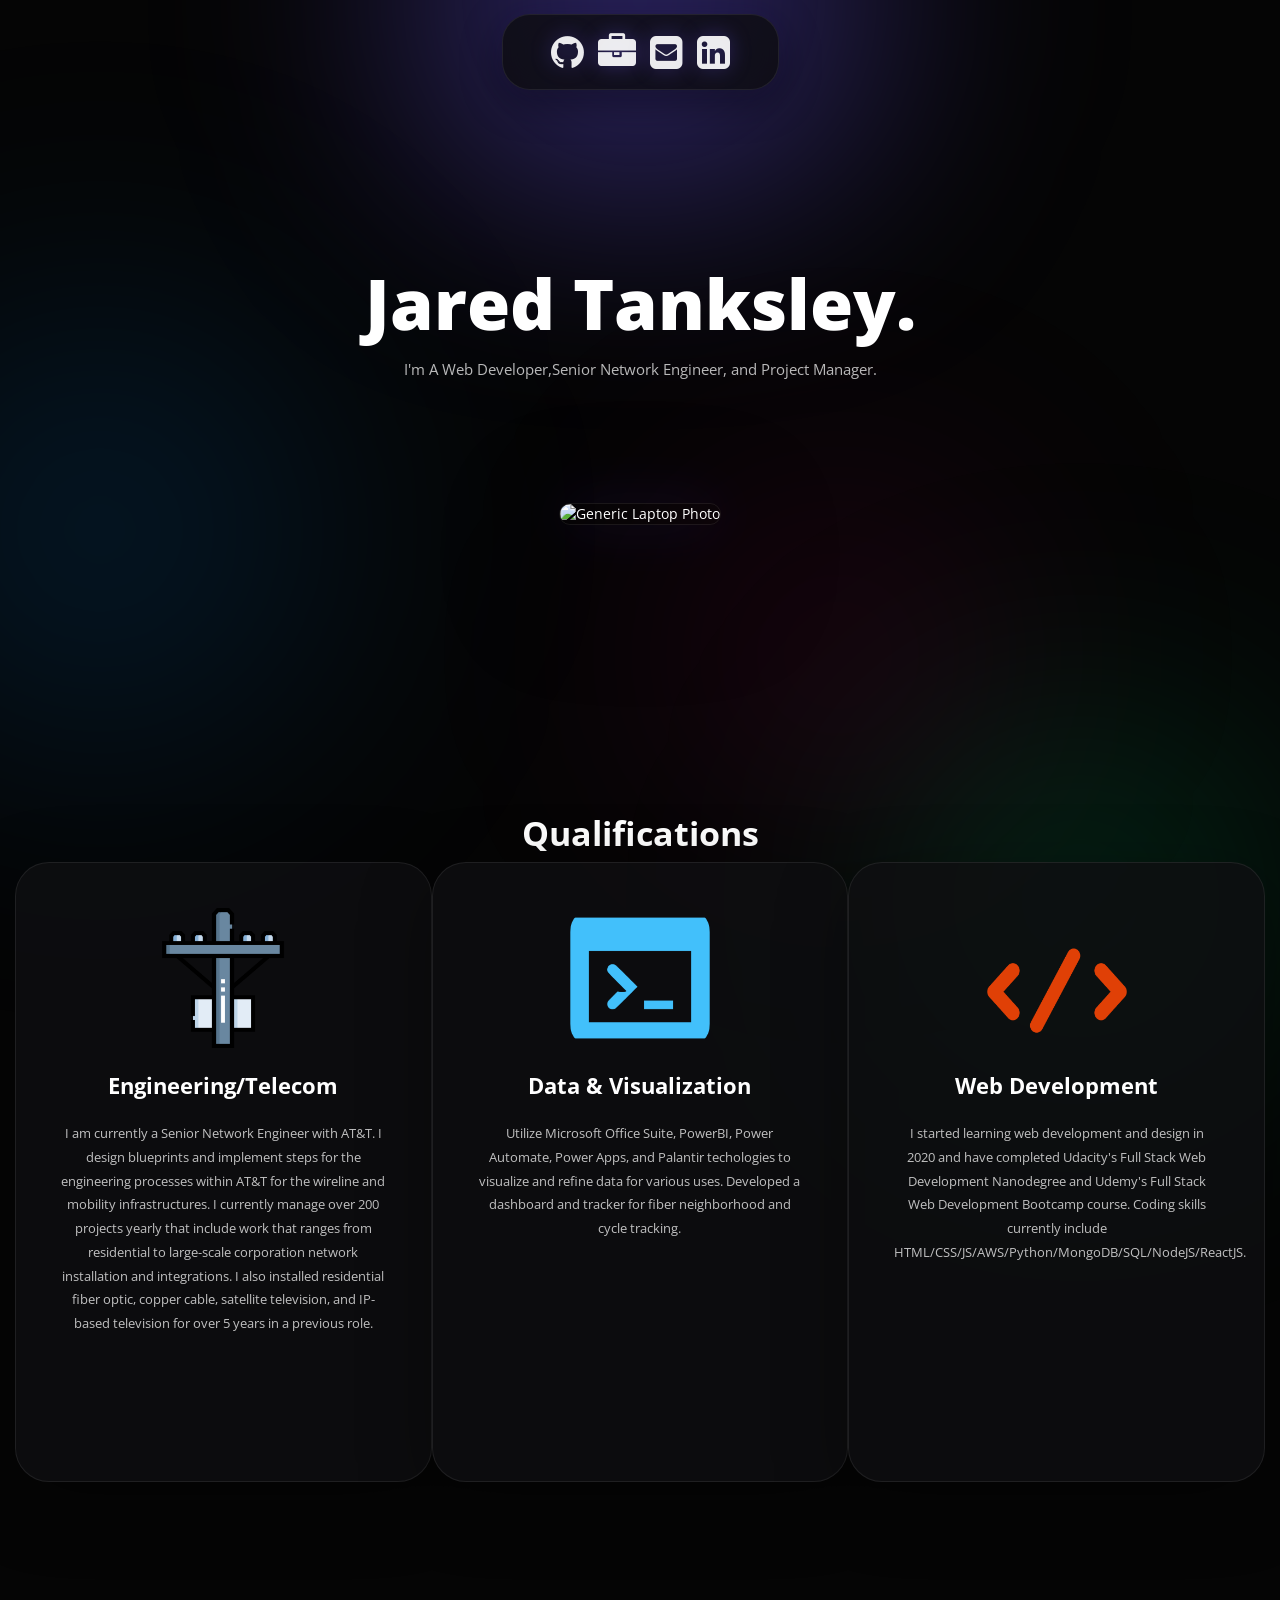
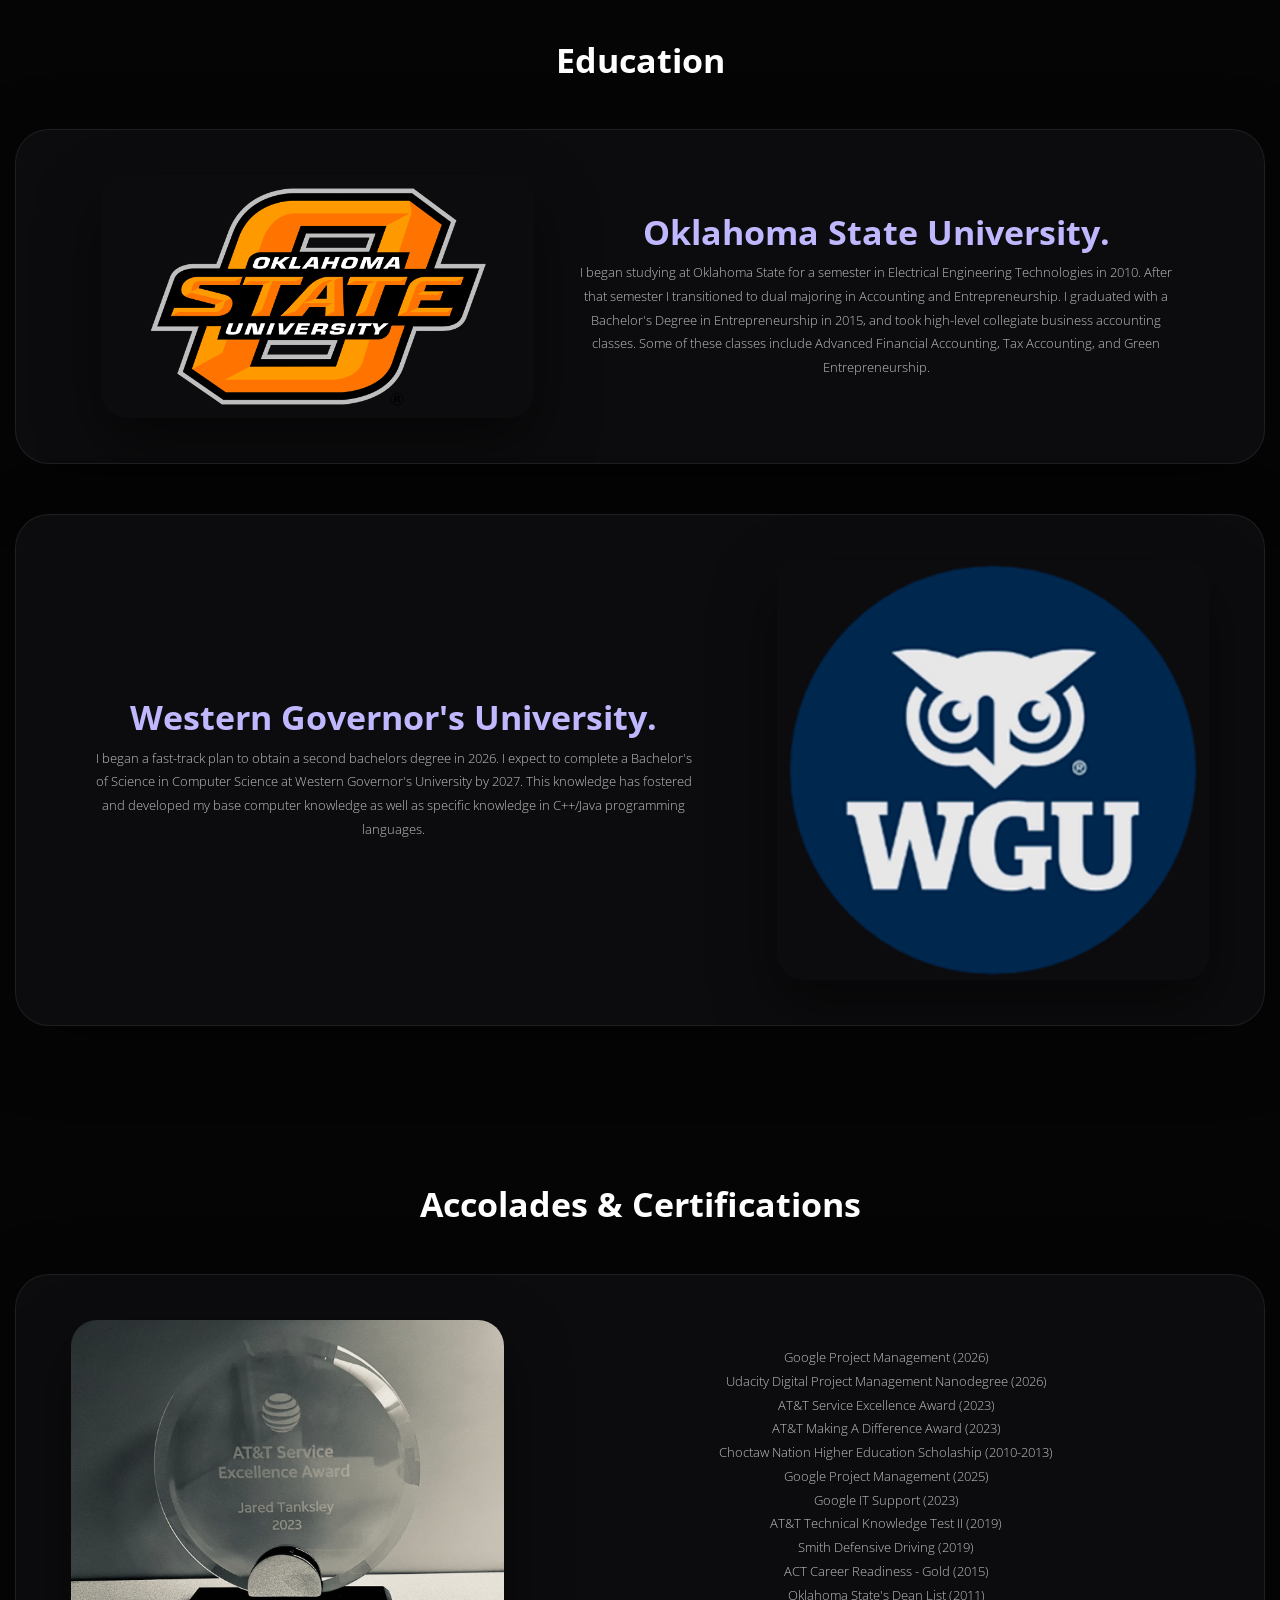
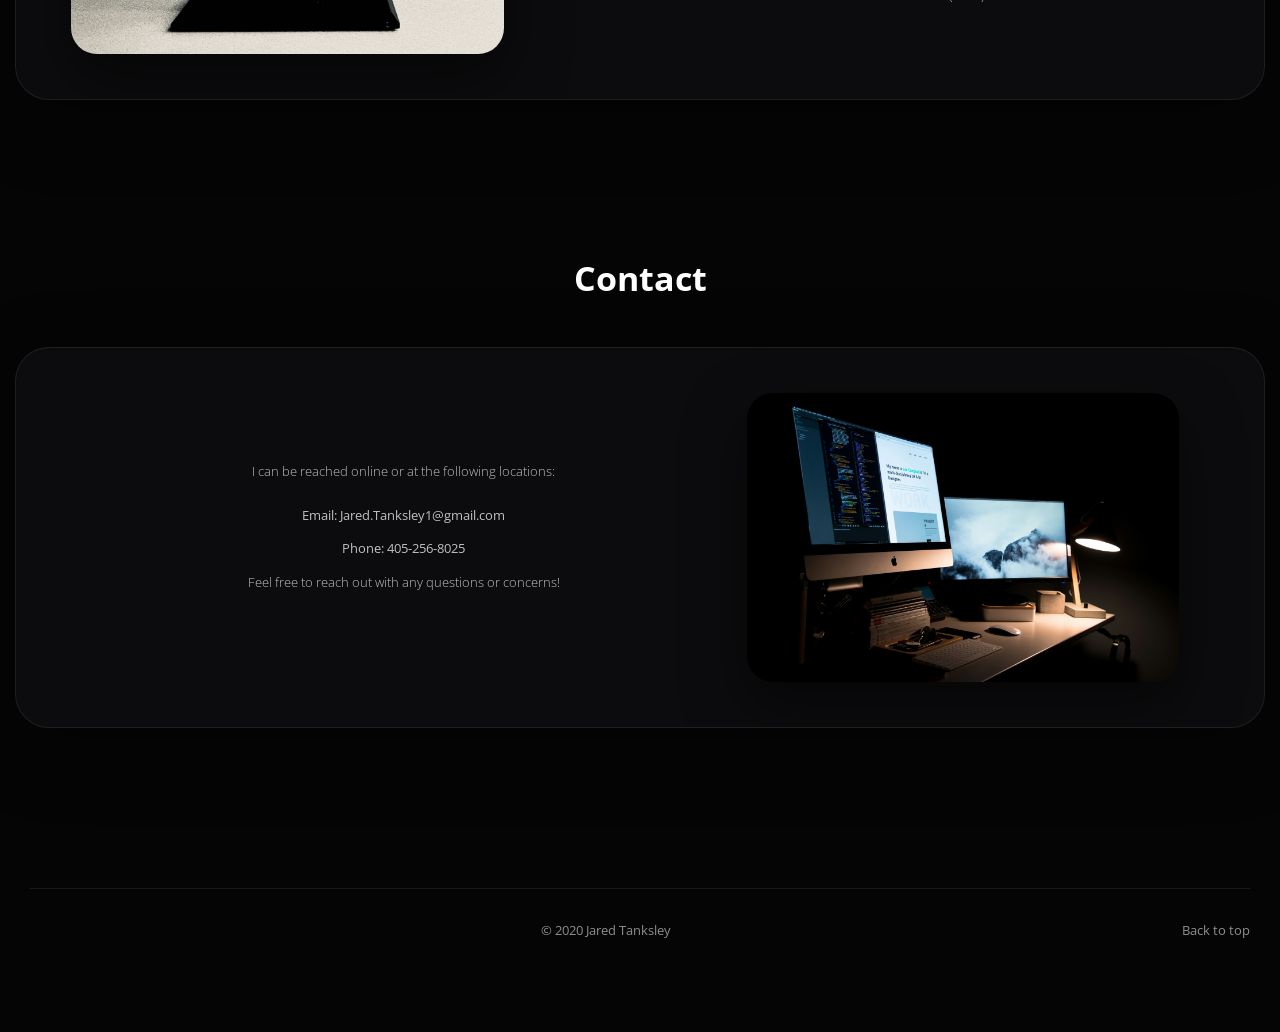
==== commit c1297226: "fix again" ====
--- a/index.html
+++ b/index.html
@@ -2,6 +2,7 @@
 <html lang="en" dir="ltr">
 <head>
   <meta charset="utf-8">
+  <meta name="viewport" content="width=device-width, initial-scale=1.0">
   <!-- Bootstrap -->
   <link rel="stylesheet" href="https://stackpath.bootstrapcdn.com/bootstrap/3.4.1/css/bootstrap.min.css" integrity="sha384-HSMxcRTRxnN+Bdg0JdbxYKrThecOKuH5zCYotlSAcp1+c8xmyTe9GYg1l9a69psu" crossorigin="anonymous">
    <link rel="stylesheet" href="https://cdnjs.cloudflare.com/ajax/libs/font-awesome/4.7.0/css/font-awesome.min.css">
@@ -44,7 +45,7 @@
   <div class="top-div">
     <div class="text">
       <h1>Jared Tanksley.</h1>
-      <p class="aboutme">I'm A Web Developer,Senior Netowrk Engineer, and Project Manager.</p>
+      <p class="aboutme">I'm A Web Developer,Senior Network Engineer, and Project Manager.</p>
     </div>
     <img src="images/background.jpg" alt="Generic Laptop Photo" class="profile">
   </div>
--- a/css/styles.css
+++ b/css/styles.css
@@ -368,7 +368,7 @@
 
 #contact .col-md-7,
 #contact .col-md-5 {
-  bbackground: rgba(15,15,18,.82);
+  background: rgba(15,15,18,.82);
   border: 1px solid rgba(255,255,255,.08);
 
   border-radius: 30px;
@@ -426,22 +426,6 @@
 ========================= */
 
 @media (max-width: 991px) {
-
-  .featurette {
-    flex-direction: column;
-  }
-
-  .col-lg-4 {
-    margin-bottom: 30px;
-    min-height: auto;
-  }
-
-  .skills,
-  .featurette-heading,
-  h2 {
-    font-size: 2.5rem;
-  }
-
   h1 {
     font-size: 4rem;
   }
@@ -449,18 +433,24 @@
   .aboutme {
     font-size: 1.15rem;
   }
-
-  .profile {
-    width: 95%;
+}
+
+@media (max-width: 768px) {
+
+  .navbar {
+    padding: 20px 28px;
+    border-radius: 34px;
+    transform: scale(1.15);
+  }
+
+  .navbar-nav {
+    gap: 22px;
   }
 
   .navbar-nav i {
-    font-size: 26px !important;
-  }
-
-  @media (max-width: 768px) {
-
-  /* General layout */
+    font-size: 40px !important;
+  }
+
   body {
     text-align: center;
   }
@@ -470,22 +460,19 @@
     padding-right: 18px;
   }
 
-  /* Hero section */
   .top-div {
     padding-top: 190px;
     padding-bottom: 70px;
   }
 
   h1 {
-    font-size: 4.2rem;
+    font-size: 5.8rem;
     line-height: 1.05;
   }
 
   .aboutme {
-    font-size: 1.35rem;
+    font-size: 1.9rem;
     line-height: 1.8;
-    padding-left: 10px;
-    padding-right: 10px;
   }
 
   .profile {
@@ -494,75 +481,25 @@
     border-radius: 24px;
   }
 
-  /* Navbar */
-  .navbar {
-    width: auto;
-    max-width: 92%;
-    padding: 14px 20px;
-  }
-
-  .navbar-nav {
-    gap: 16px;
-    flex-wrap: wrap;
-  }
-
-  .navbar-nav i {
-    font-size: 28px !important;
-  }
-
-  /* Headings */
   .skills,
   .featurette-heading,
   h2 {
     font-size: 2.7rem;
-    line-height: 1.15;
-    margin-bottom: 25px;
-  }
-
-  /* Qualification cards */
-  .col-lg-4 {
-    padding: 34px;
-    border-radius: 28px;
-    margin-bottom: 28px;
-  }
-
-  .col-lg-4 h2 {
-    font-size: 2rem;
   }
 
   .col-lg-4 p {
-    font-size: 1.22rem;
+    font-size: 1.6rem;
+    line-height: 1.9;
+  }
+
+  .lead {
+    font-size: 1.7rem;
+    line-height: 1.9;
+  }
+
+
+  .featurette p {
+    font-size: 1.7rem;
     line-height: 1.95;
   }
-
-  /* Featurette containers */
-  .featurette {
-    flex-direction: column !important;
-    gap: 30px;
-    padding: 34px;
-    border-radius: 28px;
-    text-align: center;
-  }
-
-  .featurette .col-md-5,
-  .featurette .col-md-7 {
-    width: 100%;
-  }
-
-  .featurette-image {
-    border-radius: 22px;
-  }
-
-  /* Paragraphs */
-  .lead,
-  p {
-    font-size: 1.22rem;
-    line-height: 2;
-  }
-
-  /* Footer */
-  footer {
-    padding-bottom: 40px;
-  }
-}
 }
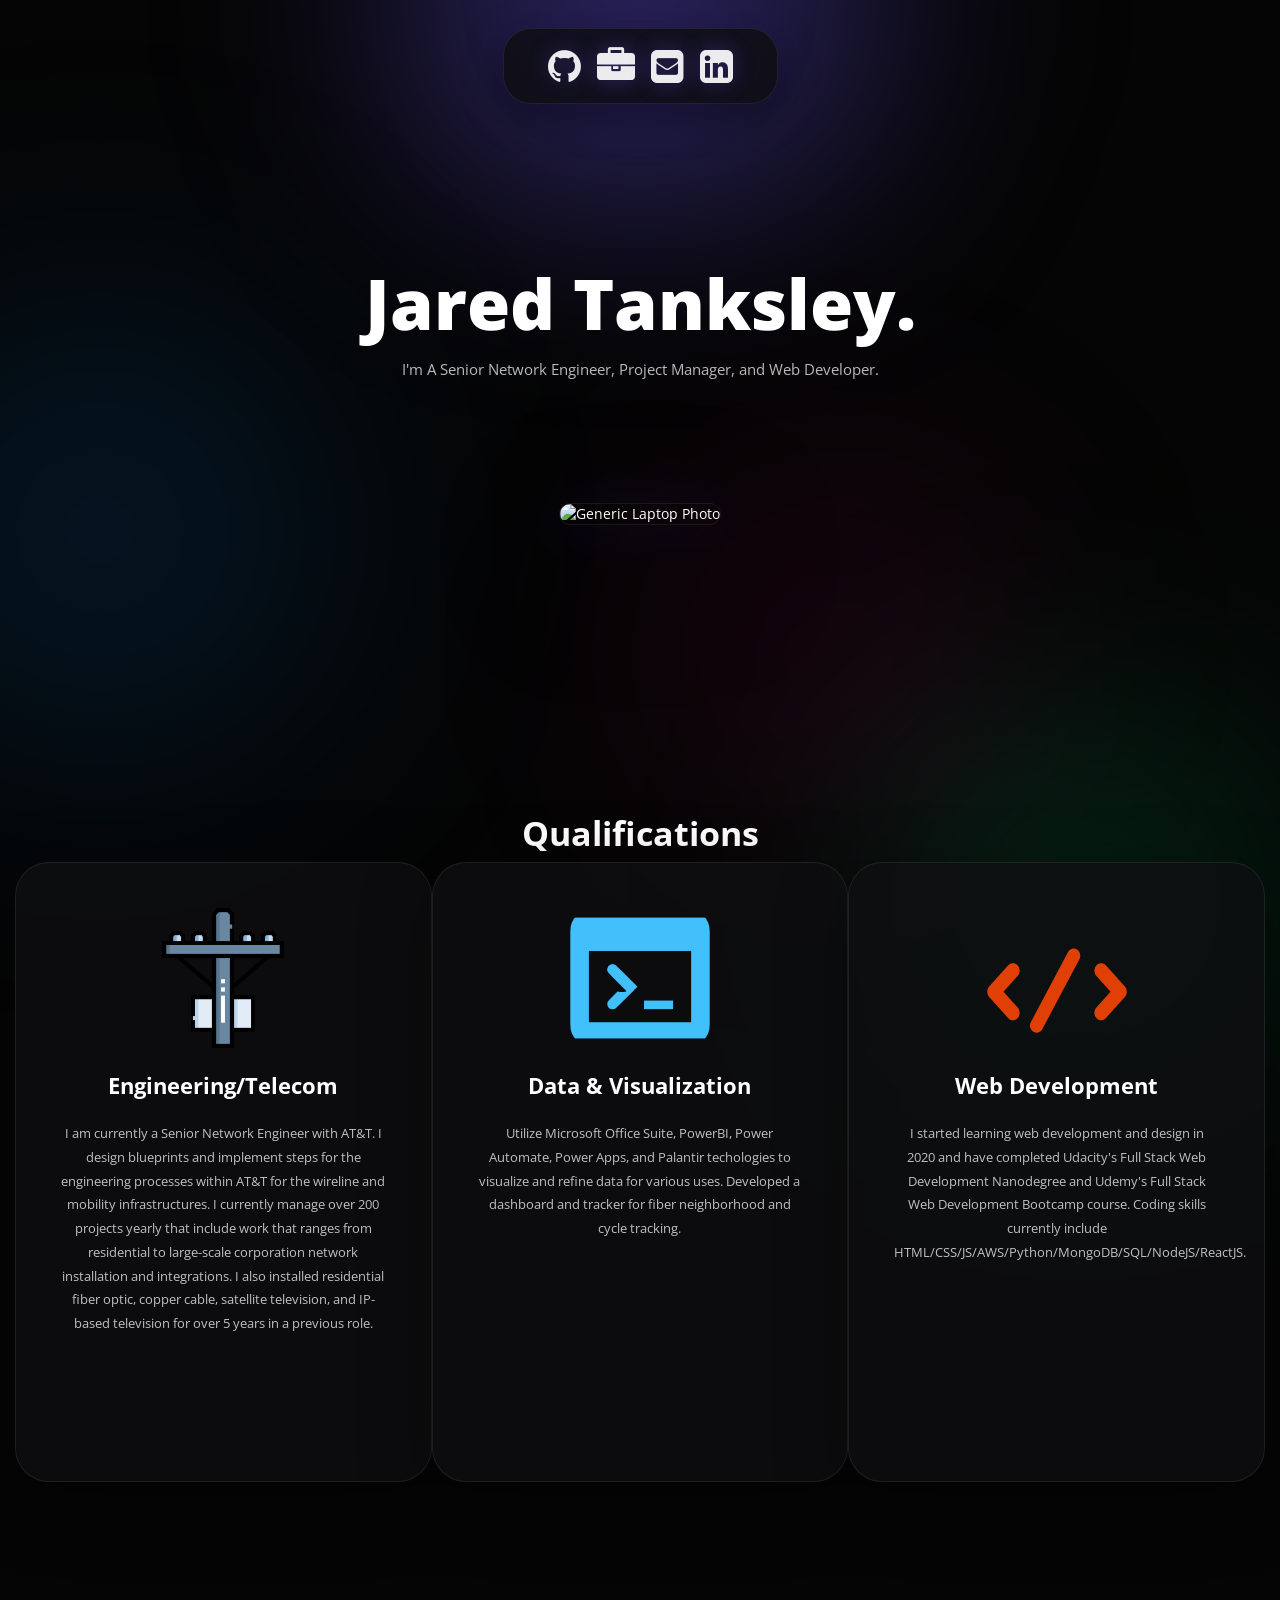
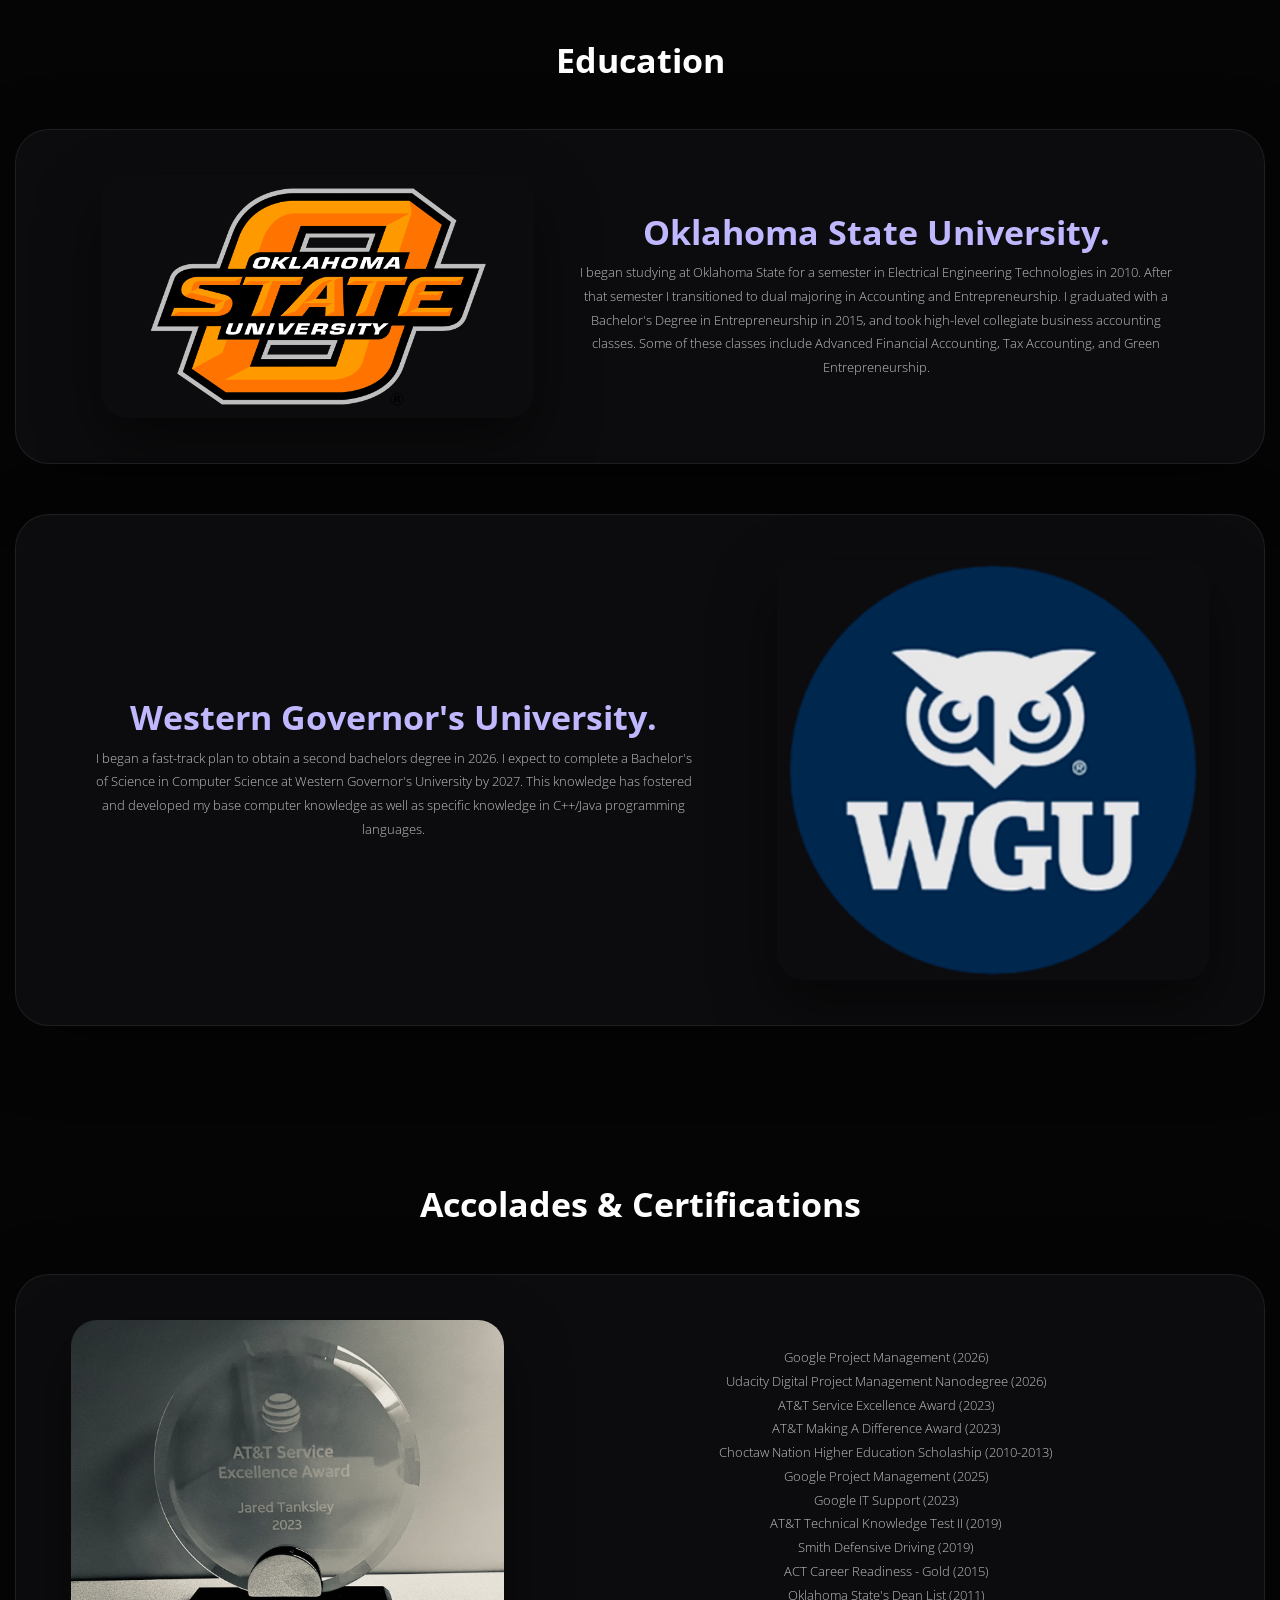
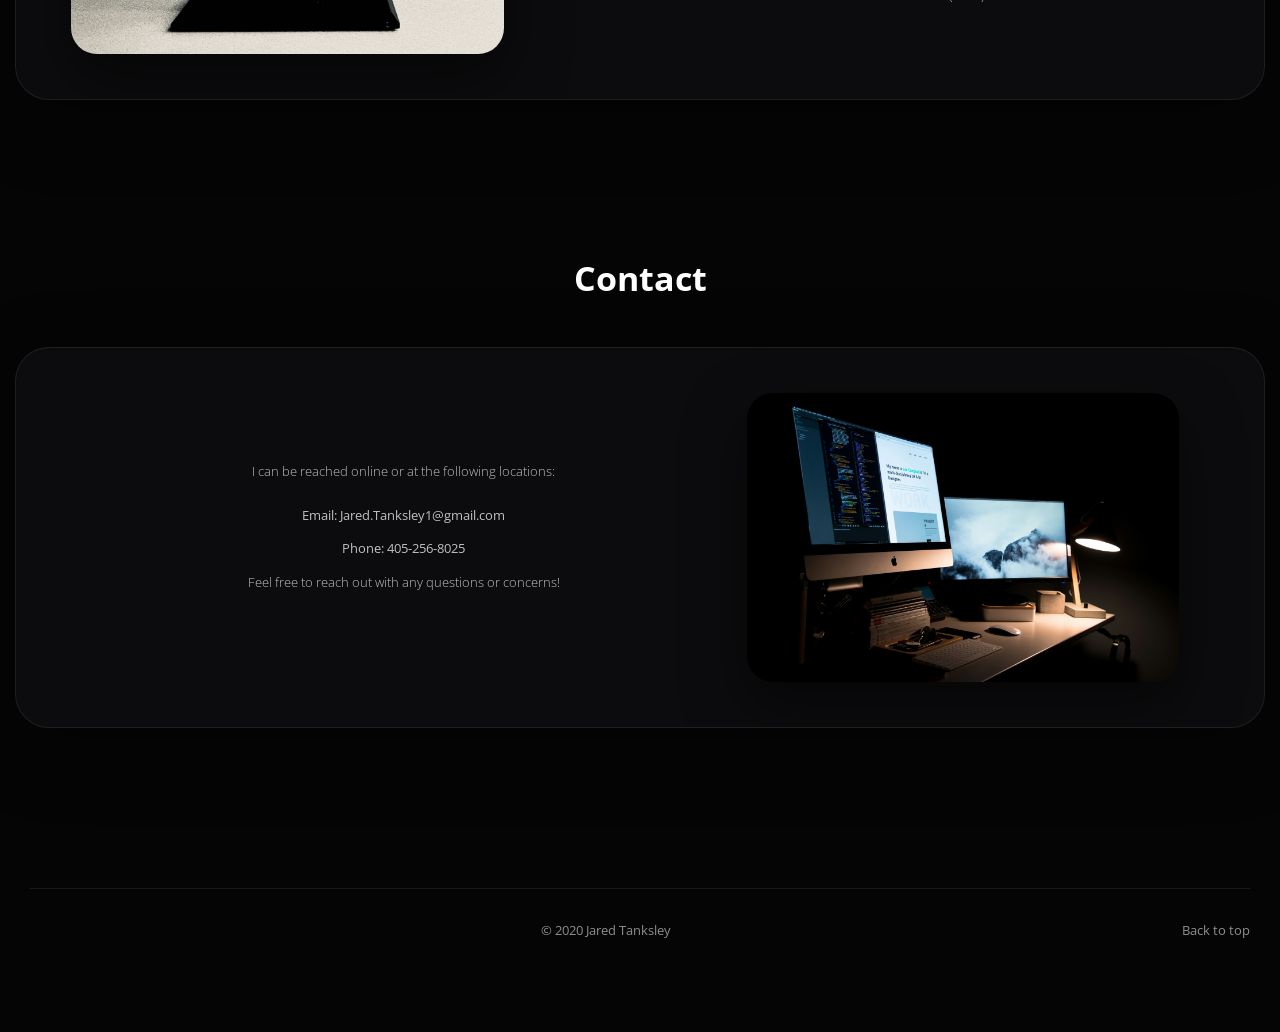
==== commit 8ff757ca: "html fix fixed grammar issues" ====
--- a/index.html
+++ b/index.html
@@ -2,7 +2,6 @@
 <html lang="en" dir="ltr">
 <head>
   <meta charset="utf-8">
-  <meta name="viewport" content="width=device-width, initial-scale=1.0">
   <!-- Bootstrap -->
   <link rel="stylesheet" href="https://stackpath.bootstrapcdn.com/bootstrap/3.4.1/css/bootstrap.min.css" integrity="sha384-HSMxcRTRxnN+Bdg0JdbxYKrThecOKuH5zCYotlSAcp1+c8xmyTe9GYg1l9a69psu" crossorigin="anonymous">
    <link rel="stylesheet" href="https://cdnjs.cloudflare.com/ajax/libs/font-awesome/4.7.0/css/font-awesome.min.css">
@@ -45,7 +44,7 @@
   <div class="top-div">
     <div class="text">
       <h1>Jared Tanksley.</h1>
-      <p class="aboutme">I'm A Web Developer,Senior Network Engineer, and Project Manager.</p>
+      <p class="aboutme">I'm A Senior Network Engineer, Project Manager, and Web Developer.</p>
     </div>
     <img src="images/background.jpg" alt="Generic Laptop Photo" class="profile">
   </div>
@@ -76,7 +75,6 @@
     <hr class="featurette-divider">
       <h2 class="featurette-heading">Education</h2>
     <div class="row featurette">
-
       <div class="col-md-5">
         <img class="featurette-image img-responsive center-block" src="images/education-feature.png" alt="Oklahoma State University">
       </div>
--- a/css/styles.css
+++ b/css/styles.css
@@ -146,13 +146,19 @@
 }
 
 .navbar {
-  width: fit-content;
-  margin: auto;
-  padding: 18px 34px;
+  display: inline-flex;
+  justify-content: center;
+  align-items: center;
+
+  padding: 18px 28px;
   border-radius: 28px;
+
+  margin: 14px auto 0 auto;
+
   backdrop-filter: blur(18px);
   background: rgba(12, 12, 12, 0.72);
   border: 1px solid rgba(255,255,255,0.08);
+
   box-shadow:
     0 10px 40px rgba(0,0,0,.45),
     0 0 25px rgba(111,90,255,.08);
@@ -160,10 +166,13 @@
 
 .navbar-nav {
   display: flex;
+  justify-content: center;
   align-items: center;
-  justify-content: center;
-  gap: 14px;
+
+  gap: 16px;
+
   margin: 0;
+  padding: 0;
 }
 
 .navbar-nav li {
@@ -437,20 +446,6 @@
 
 @media (max-width: 768px) {
 
-  .navbar {
-    padding: 20px 28px;
-    border-radius: 34px;
-    transform: scale(1.15);
-  }
-
-  .navbar-nav {
-    gap: 22px;
-  }
-
-  .navbar-nav i {
-    font-size: 40px !important;
-  }
-
   body {
     text-align: center;
   }
@@ -502,4 +497,34 @@
     font-size: 1.7rem;
     line-height: 1.95;
   }
+
+  .featurette {
+    flex-direction: column !important;
+    padding: 34px;
+  }
+
+  .featurette .col-md-5,
+  .featurette .col-md-7 {
+    width: 100%;
+    padding: 0;
+  }
+
+  .featurette-image {
+    width: 100%;
+    max-width: 100%;
+    height: auto;
+    max-height: none;
+    object-fit: cover;
+    border-radius: 22px;
+  }
+
+  .navbar {
+    padding: 0px 0px;
+    border-radius: 40px;
+  }
+
+  .navbar-nav i {
+    font-size: 35px !important;
+    padding-right: 25px;
+  }
 }
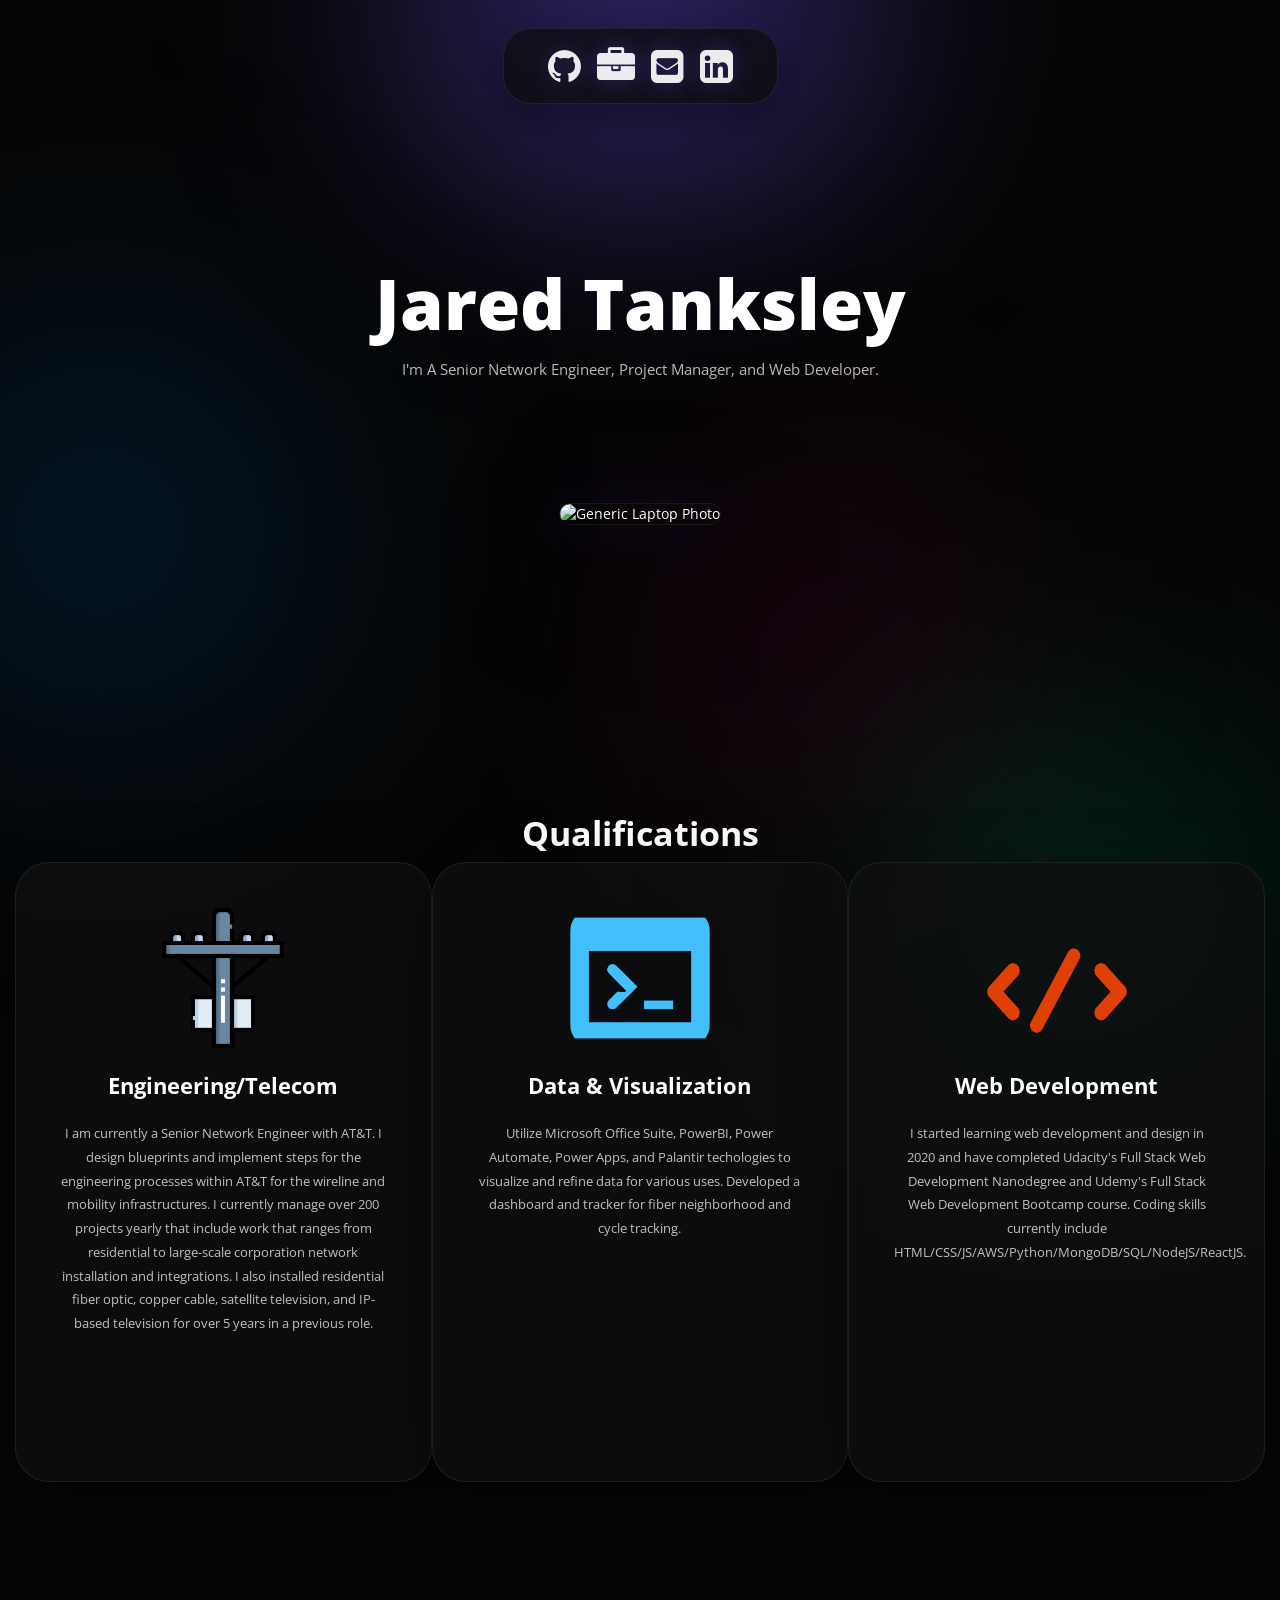
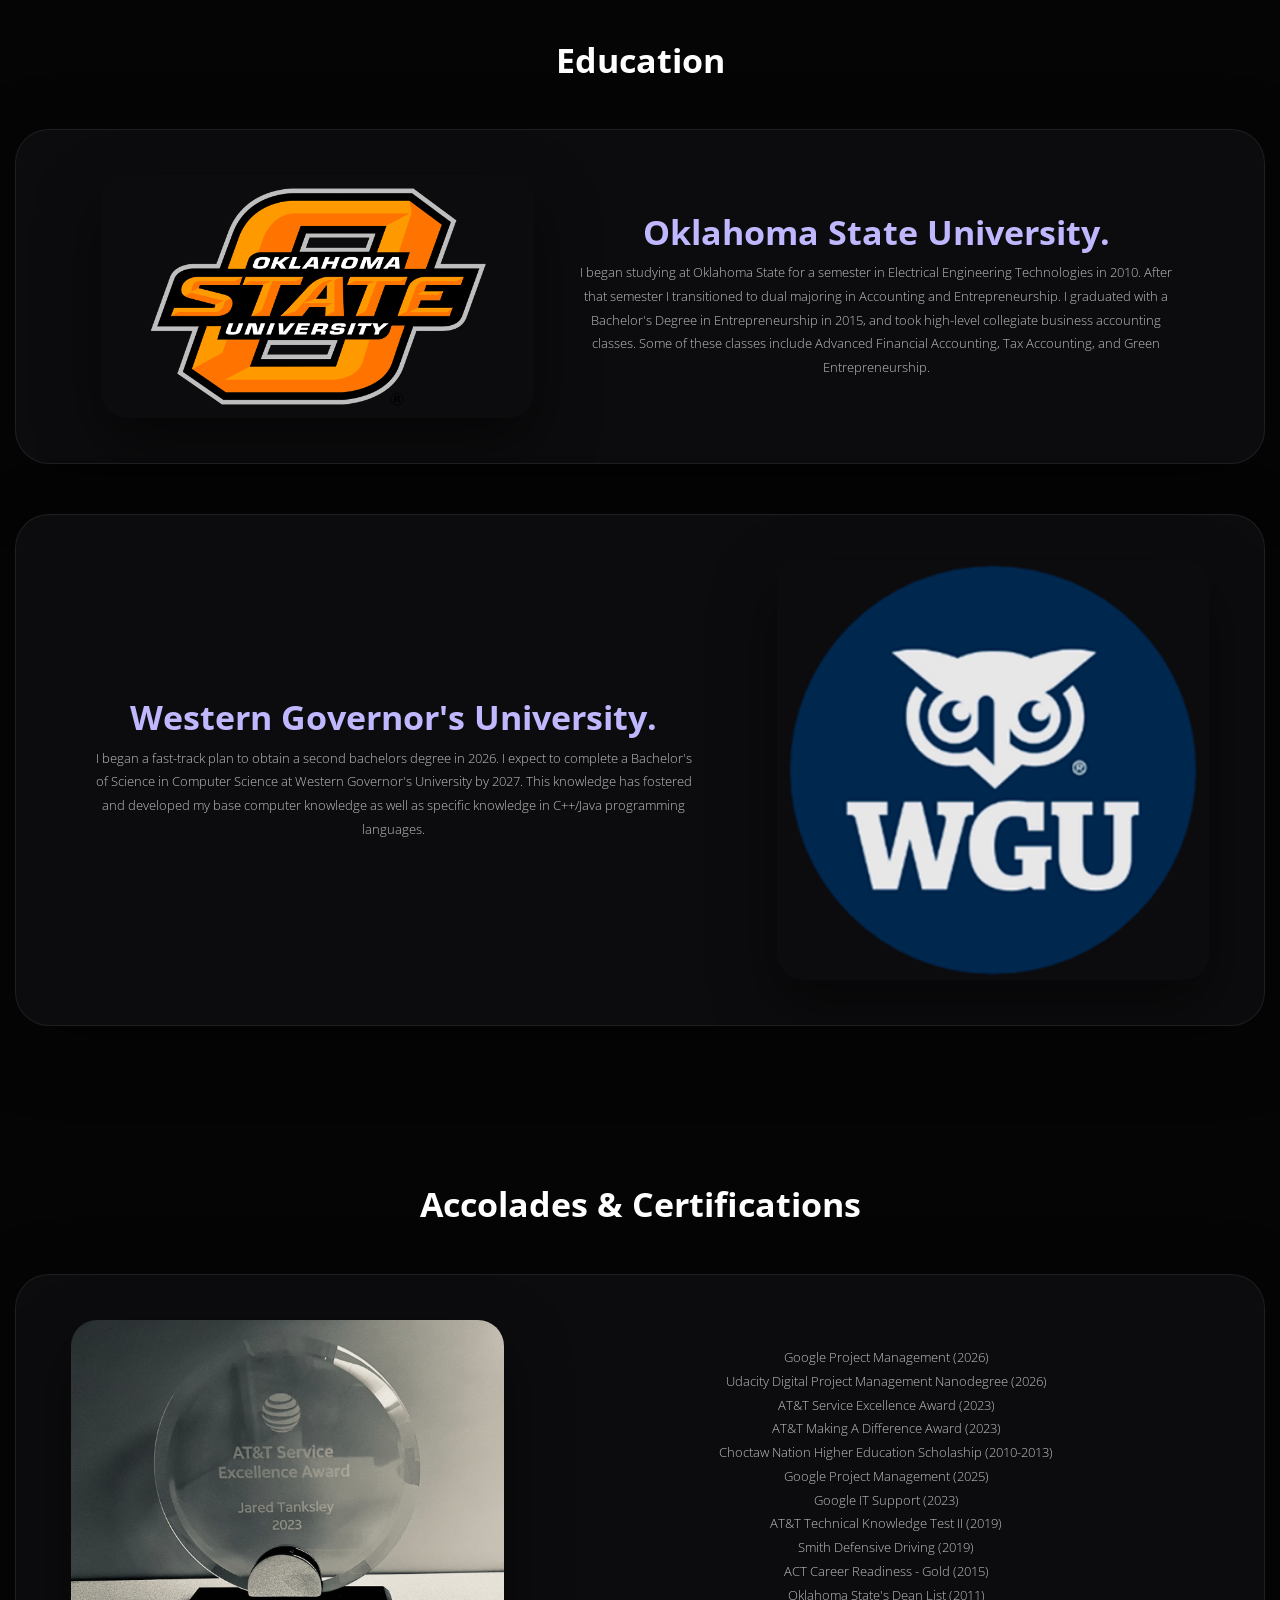
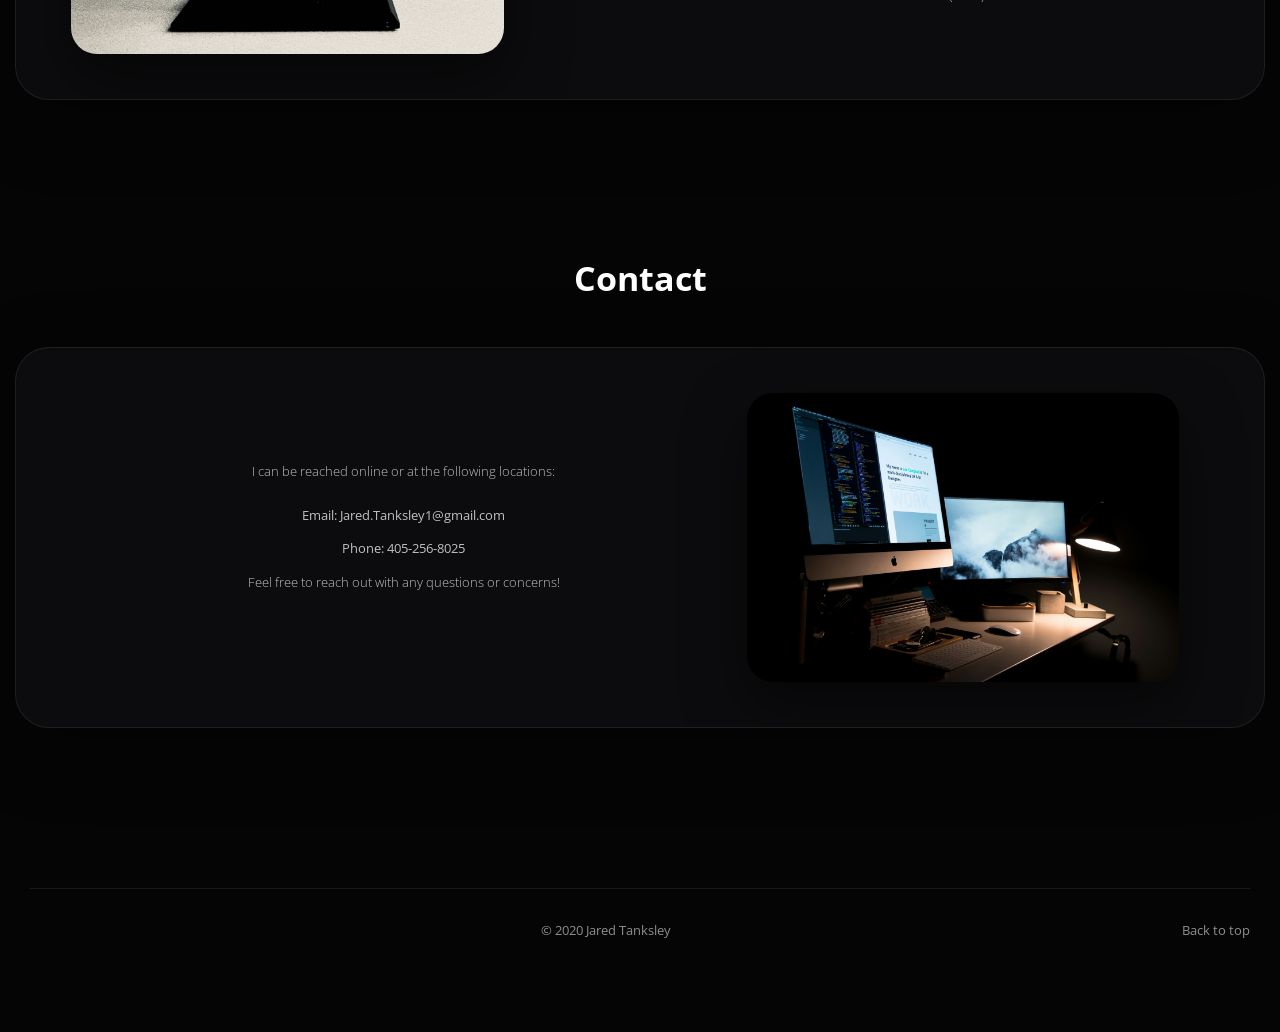
==== commit 03a73687: "Update index.html" ====
--- a/index.html
+++ b/index.html
@@ -43,7 +43,7 @@
 
   <div class="top-div">
     <div class="text">
-      <h1>Jared Tanksley.</h1>
+      <h1>Jared Tanksley</h1>
       <p class="aboutme">I'm A Senior Network Engineer, Project Manager, and Web Developer.</p>
     </div>
     <img src="images/background.jpg" alt="Generic Laptop Photo" class="profile">
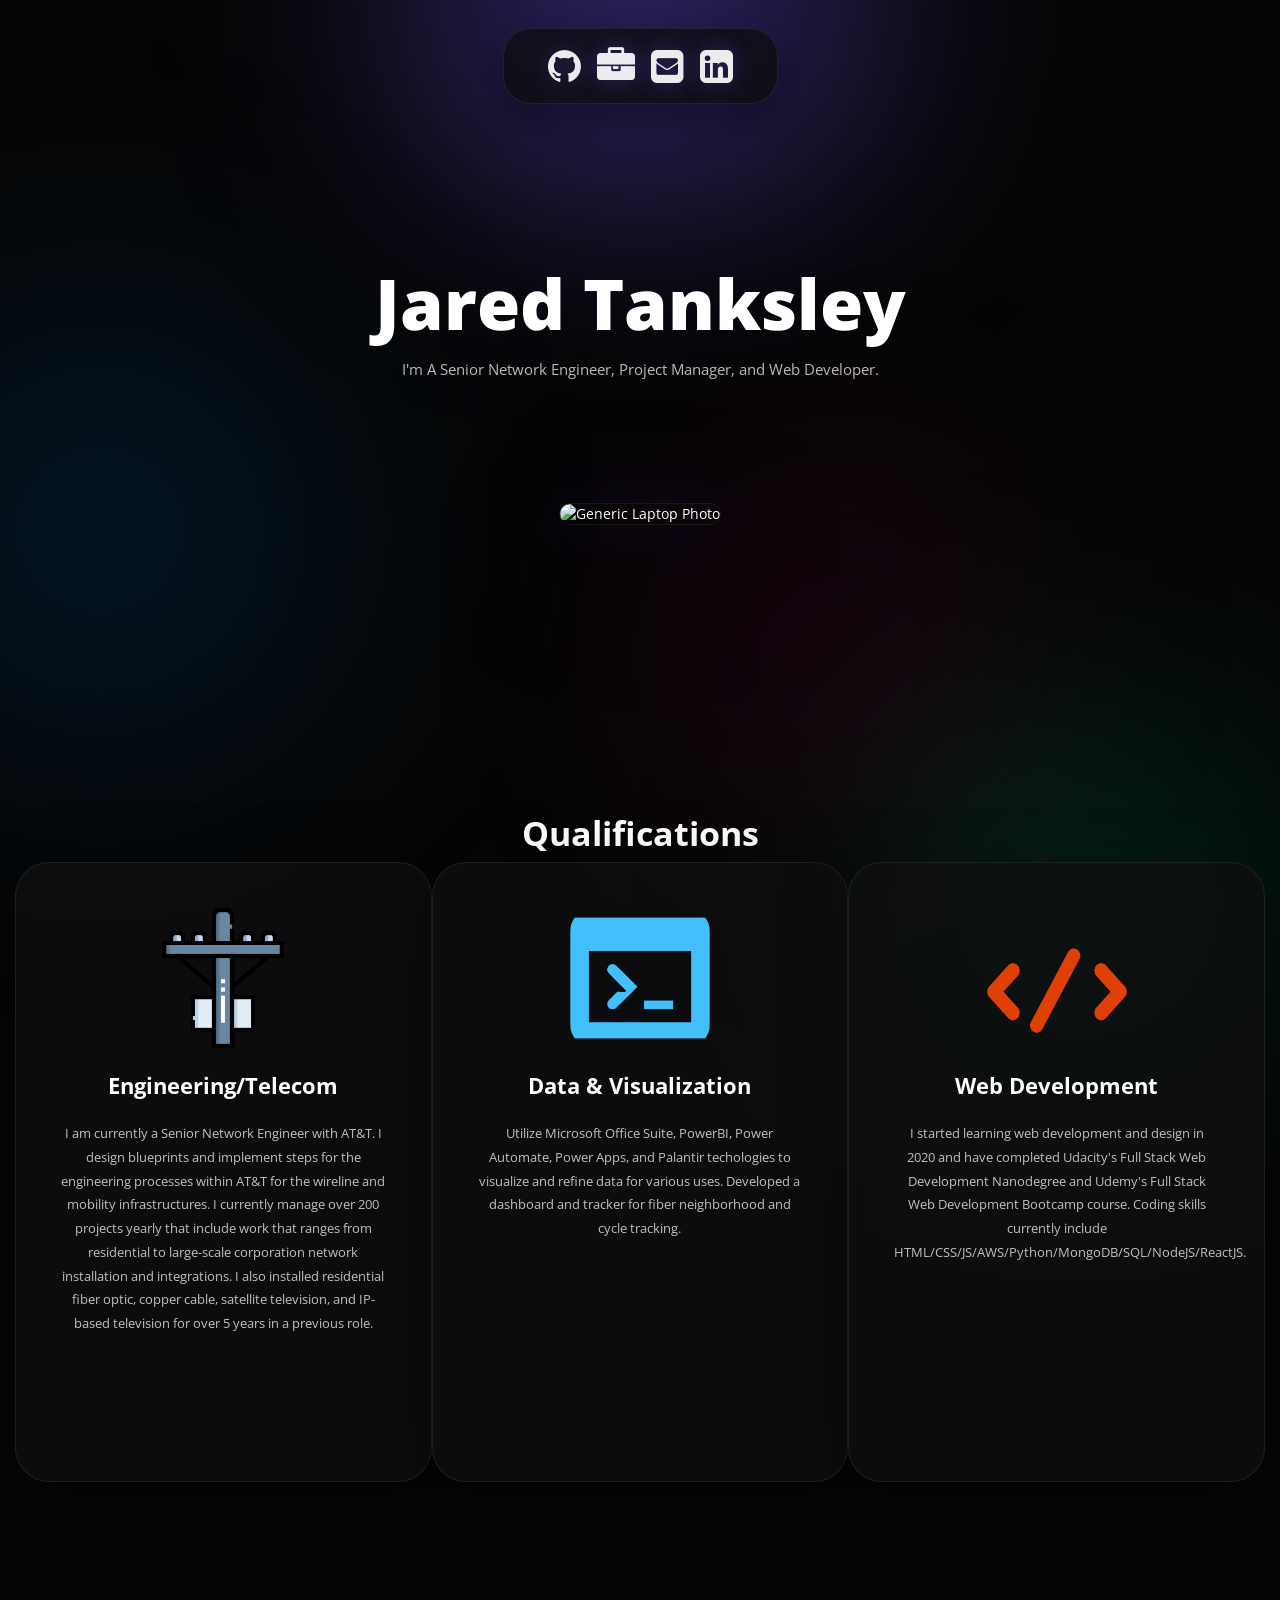
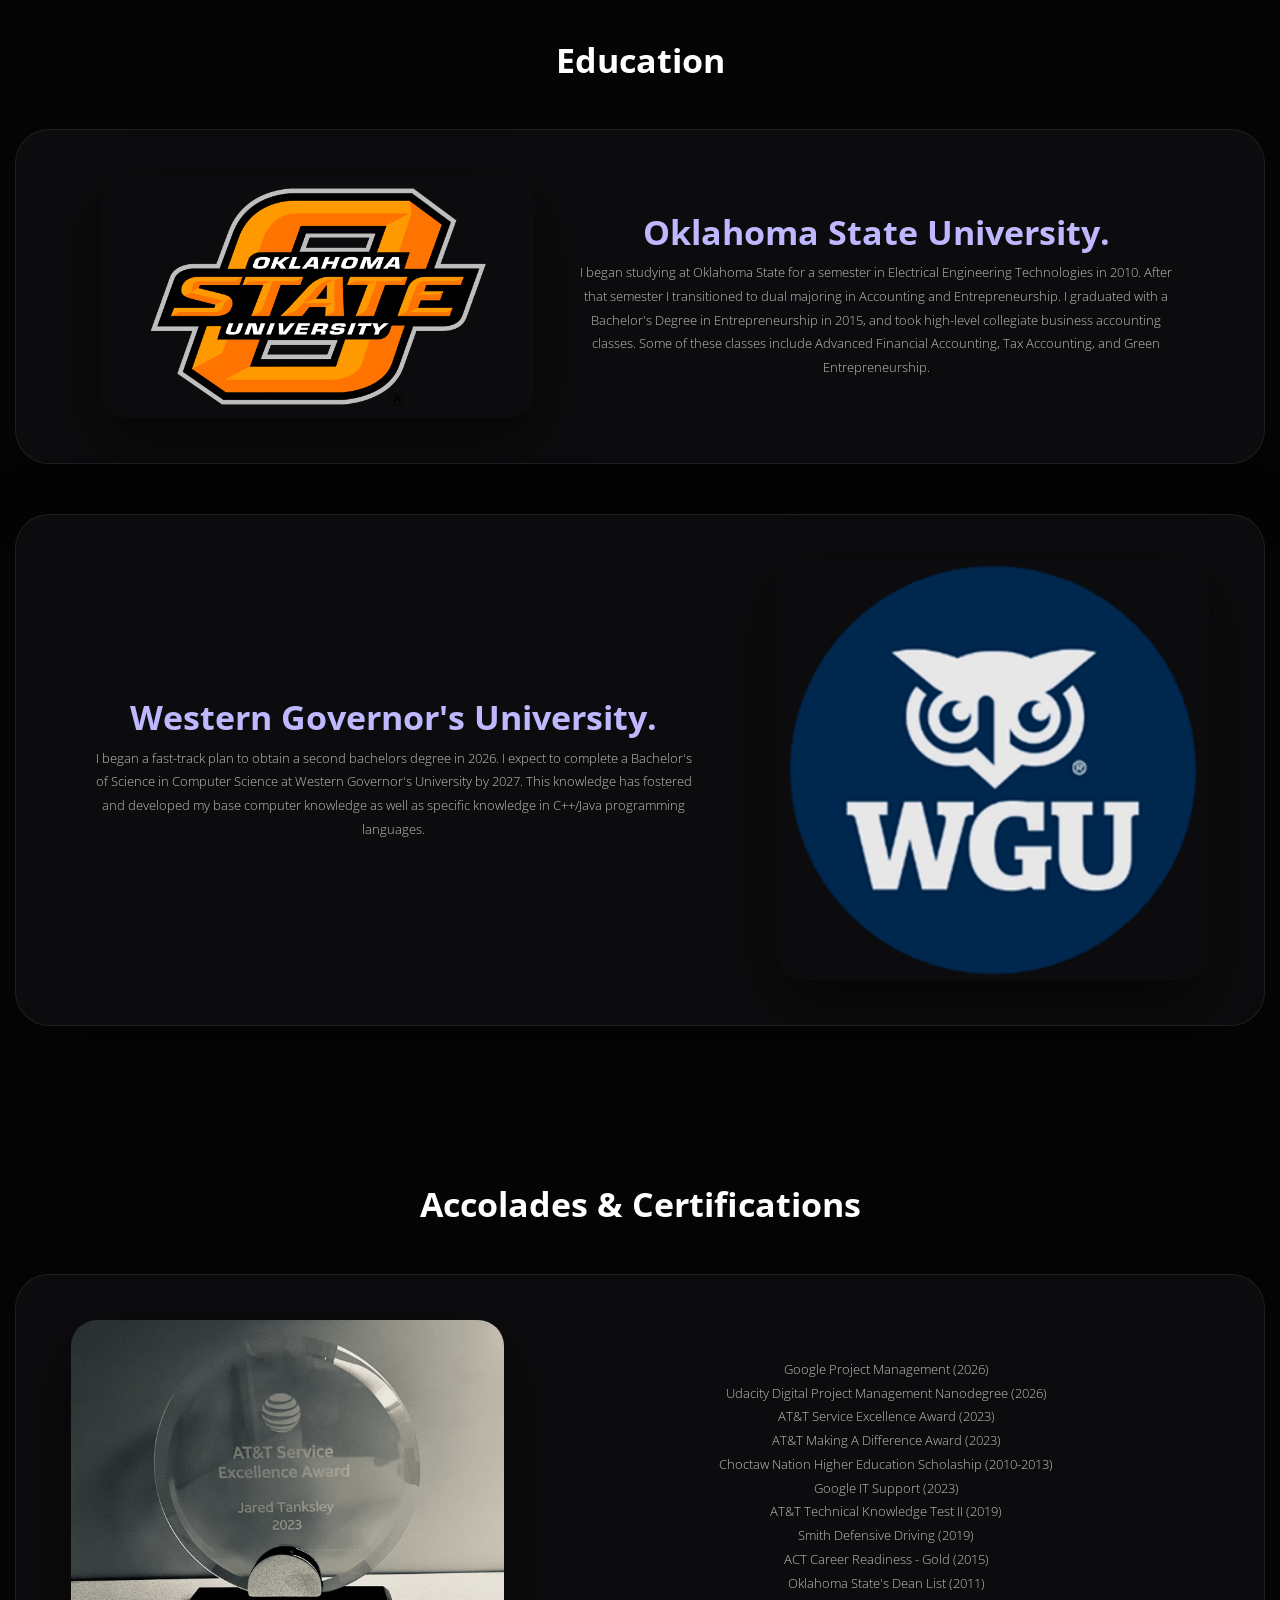
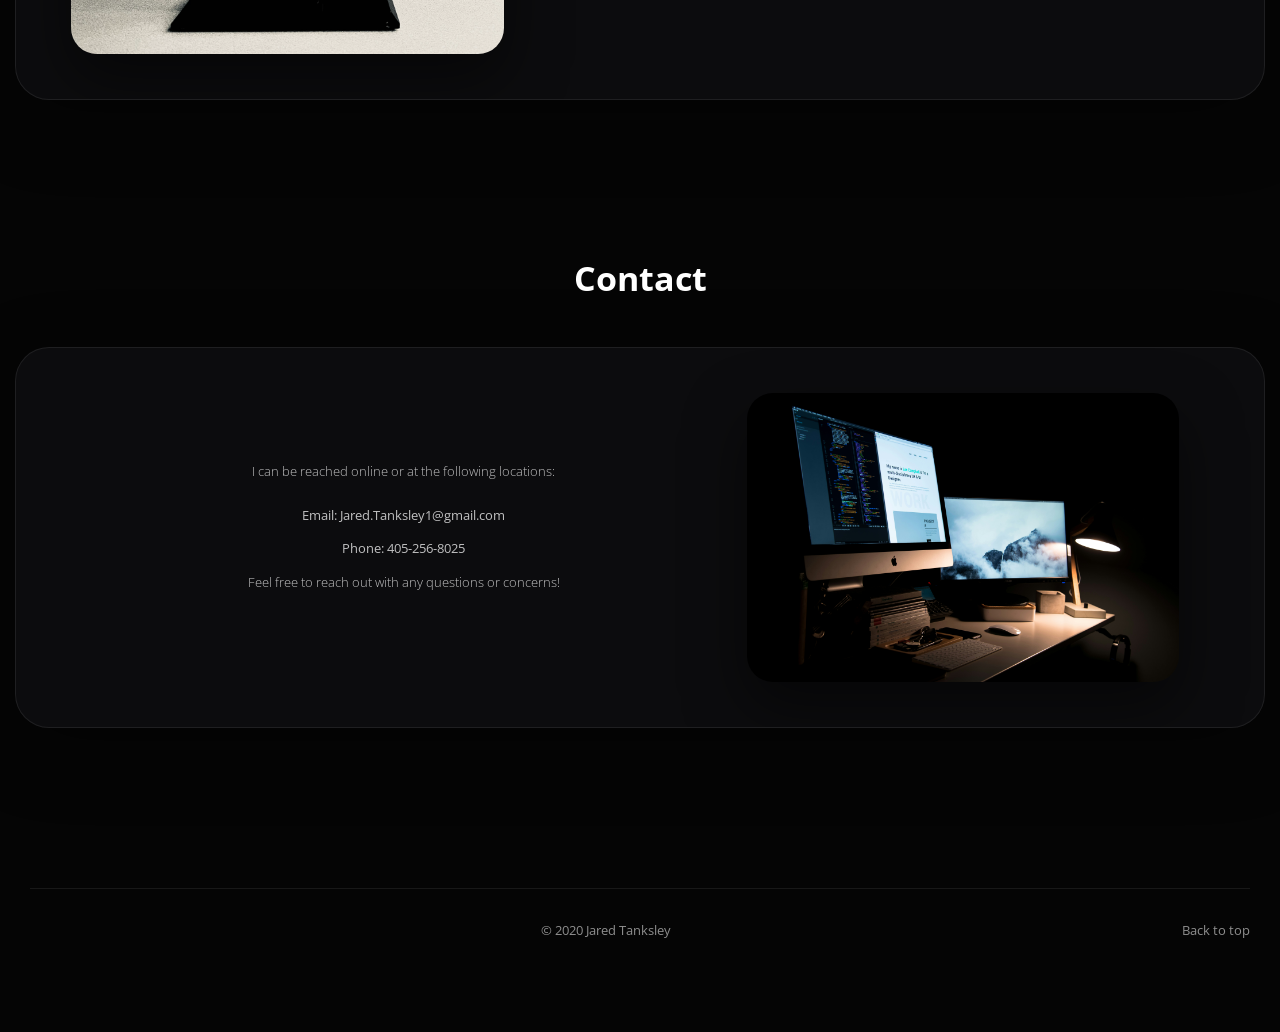
==== commit 65644216: "Update index.html" ====
--- a/index.html
+++ b/index.html
@@ -107,7 +107,6 @@
           AT&T Service Excellence Award (2023)<br>
           AT&T Making A Difference Award (2023)<br>
           Choctaw Nation Higher Education Scholaship (2010-2013)<br>
-          Google Project Management (2025)<br>
           Google IT Support (2023)<br>
           AT&T Technical Knowledge Test II (2019)<br>
           Smith Defensive Driving (2019)<br>
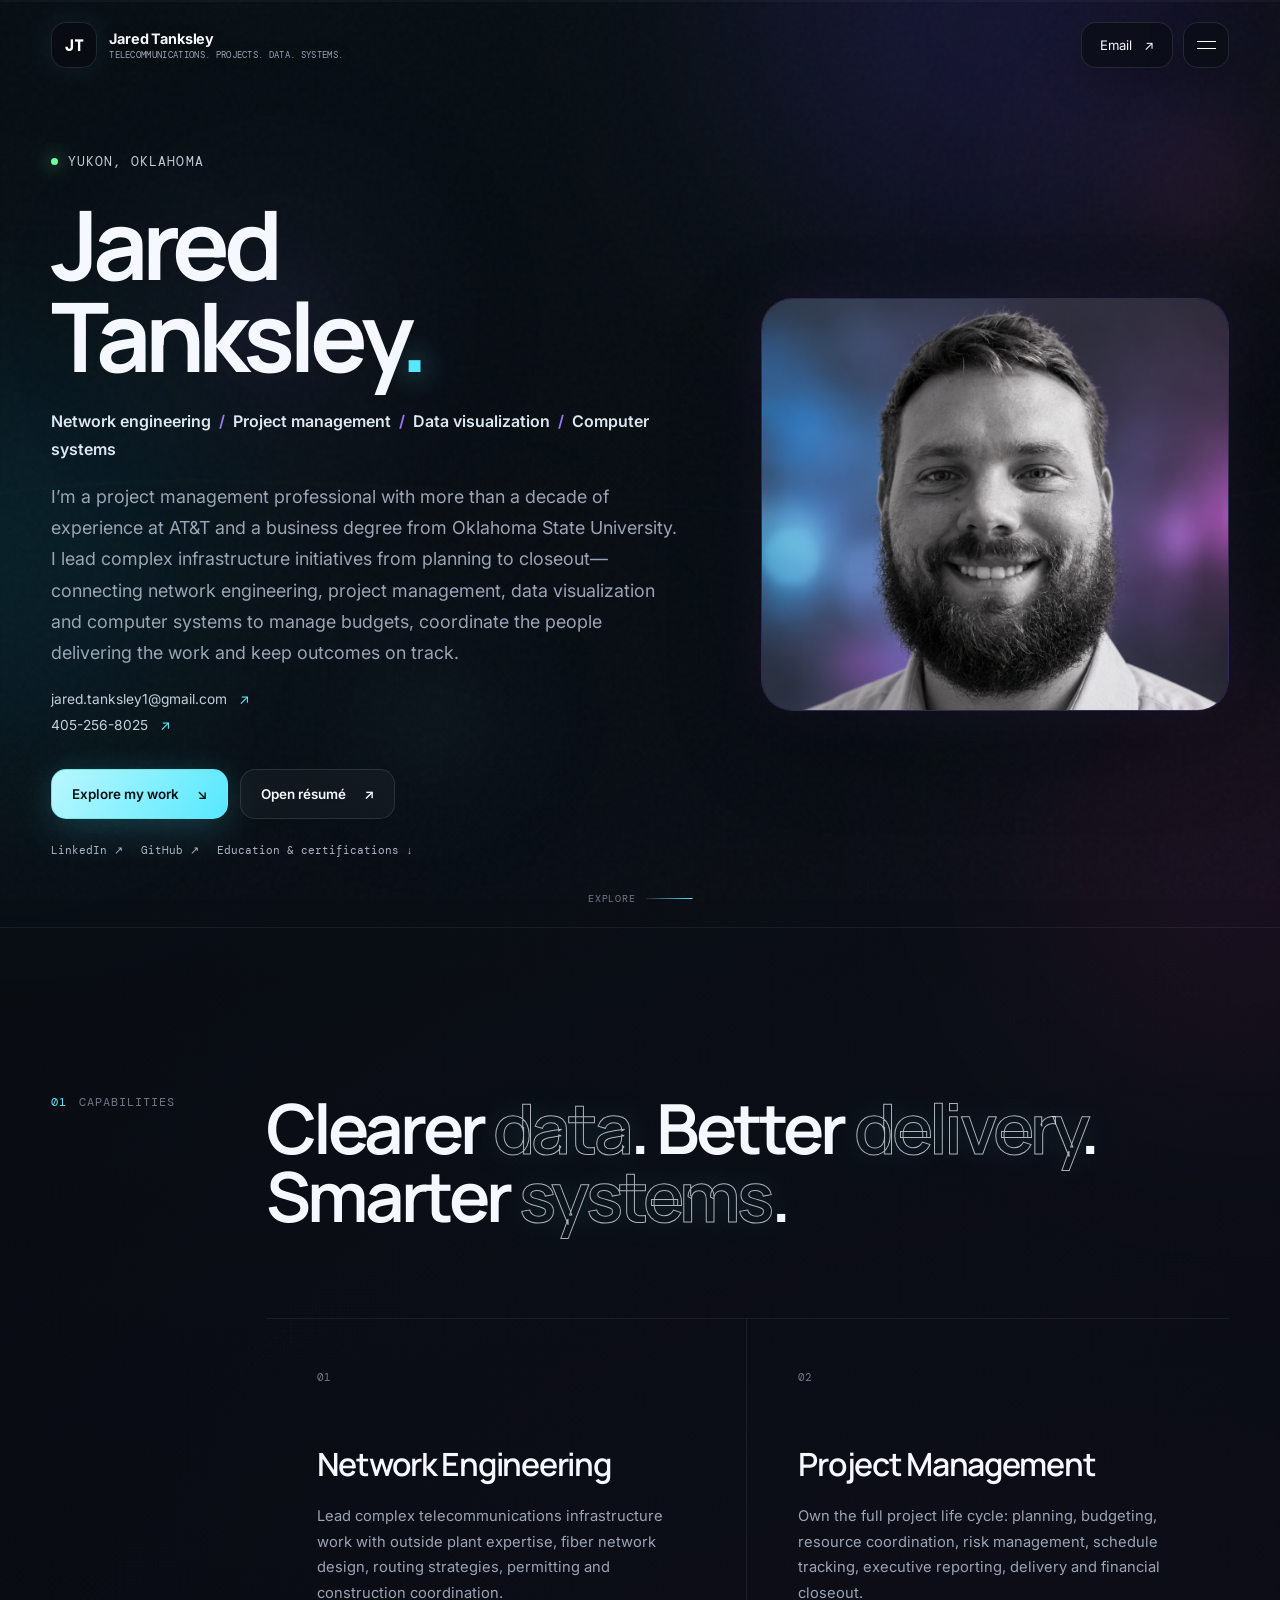
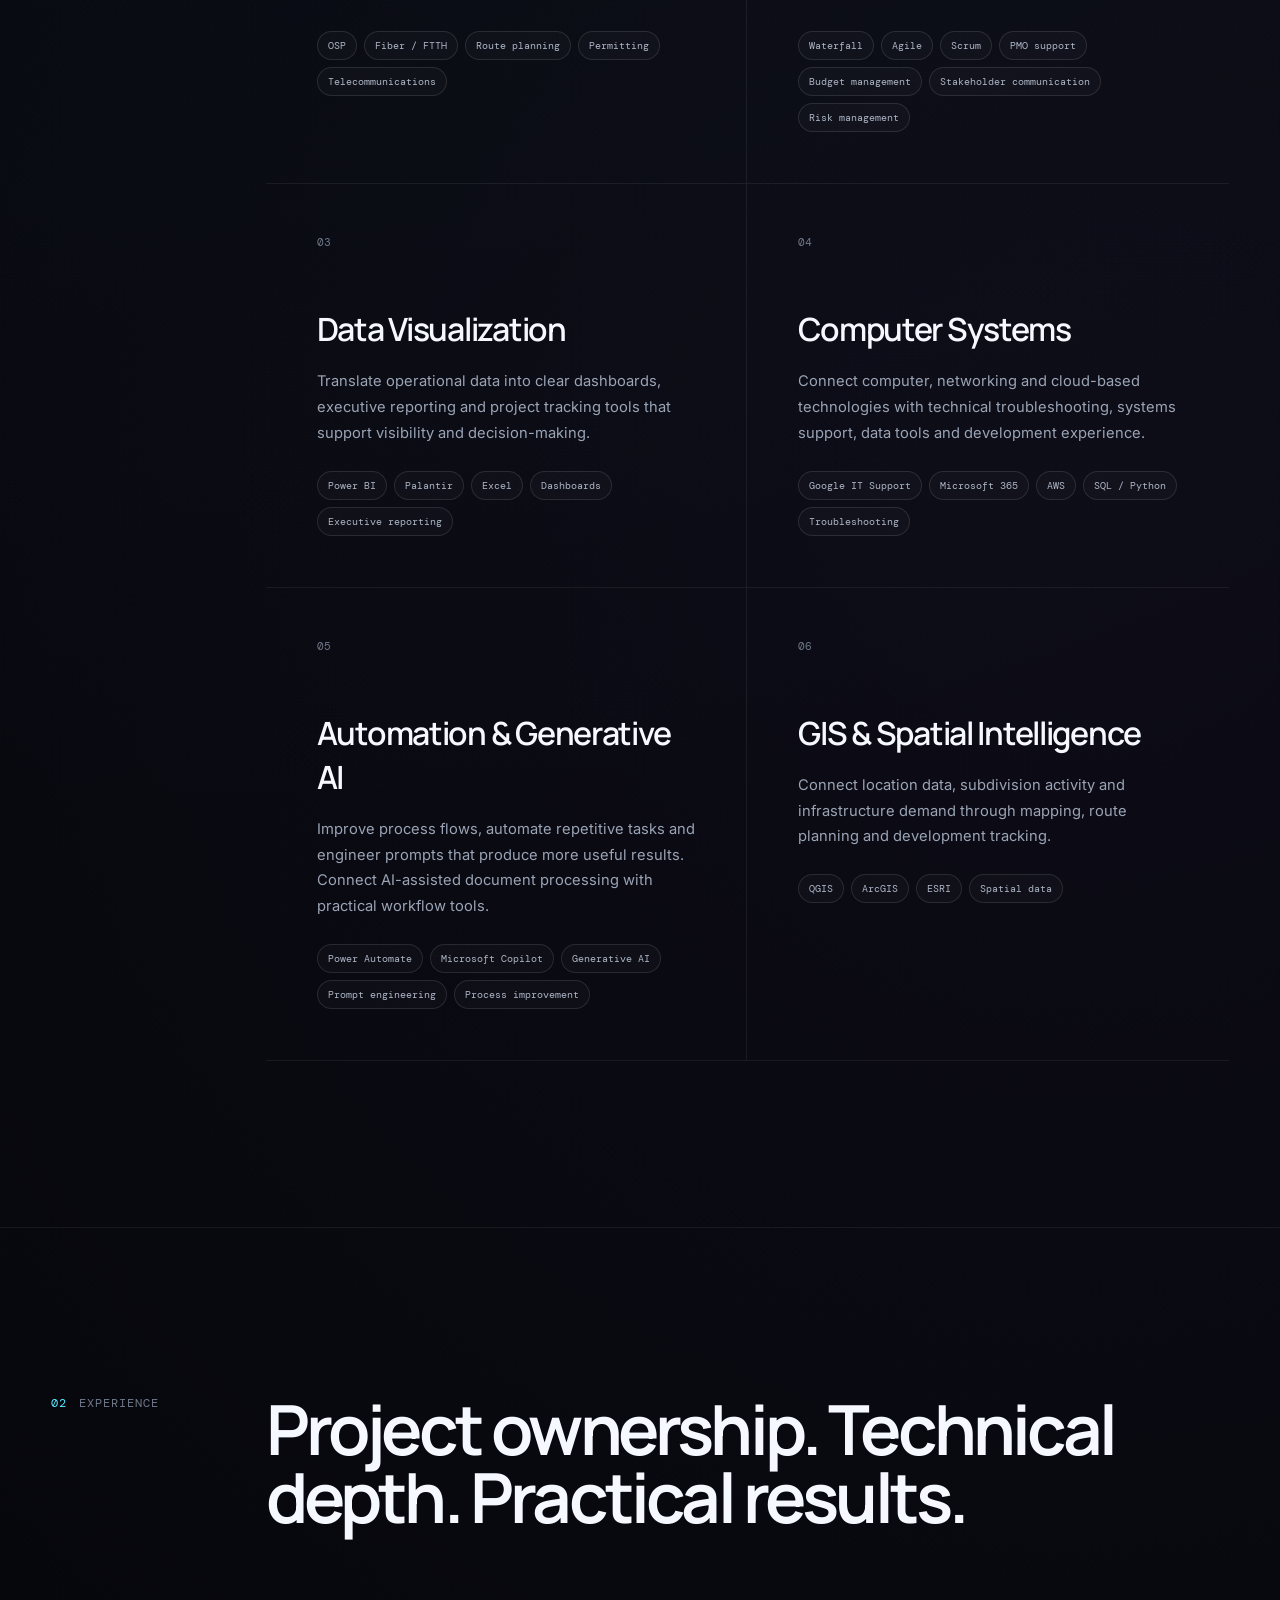
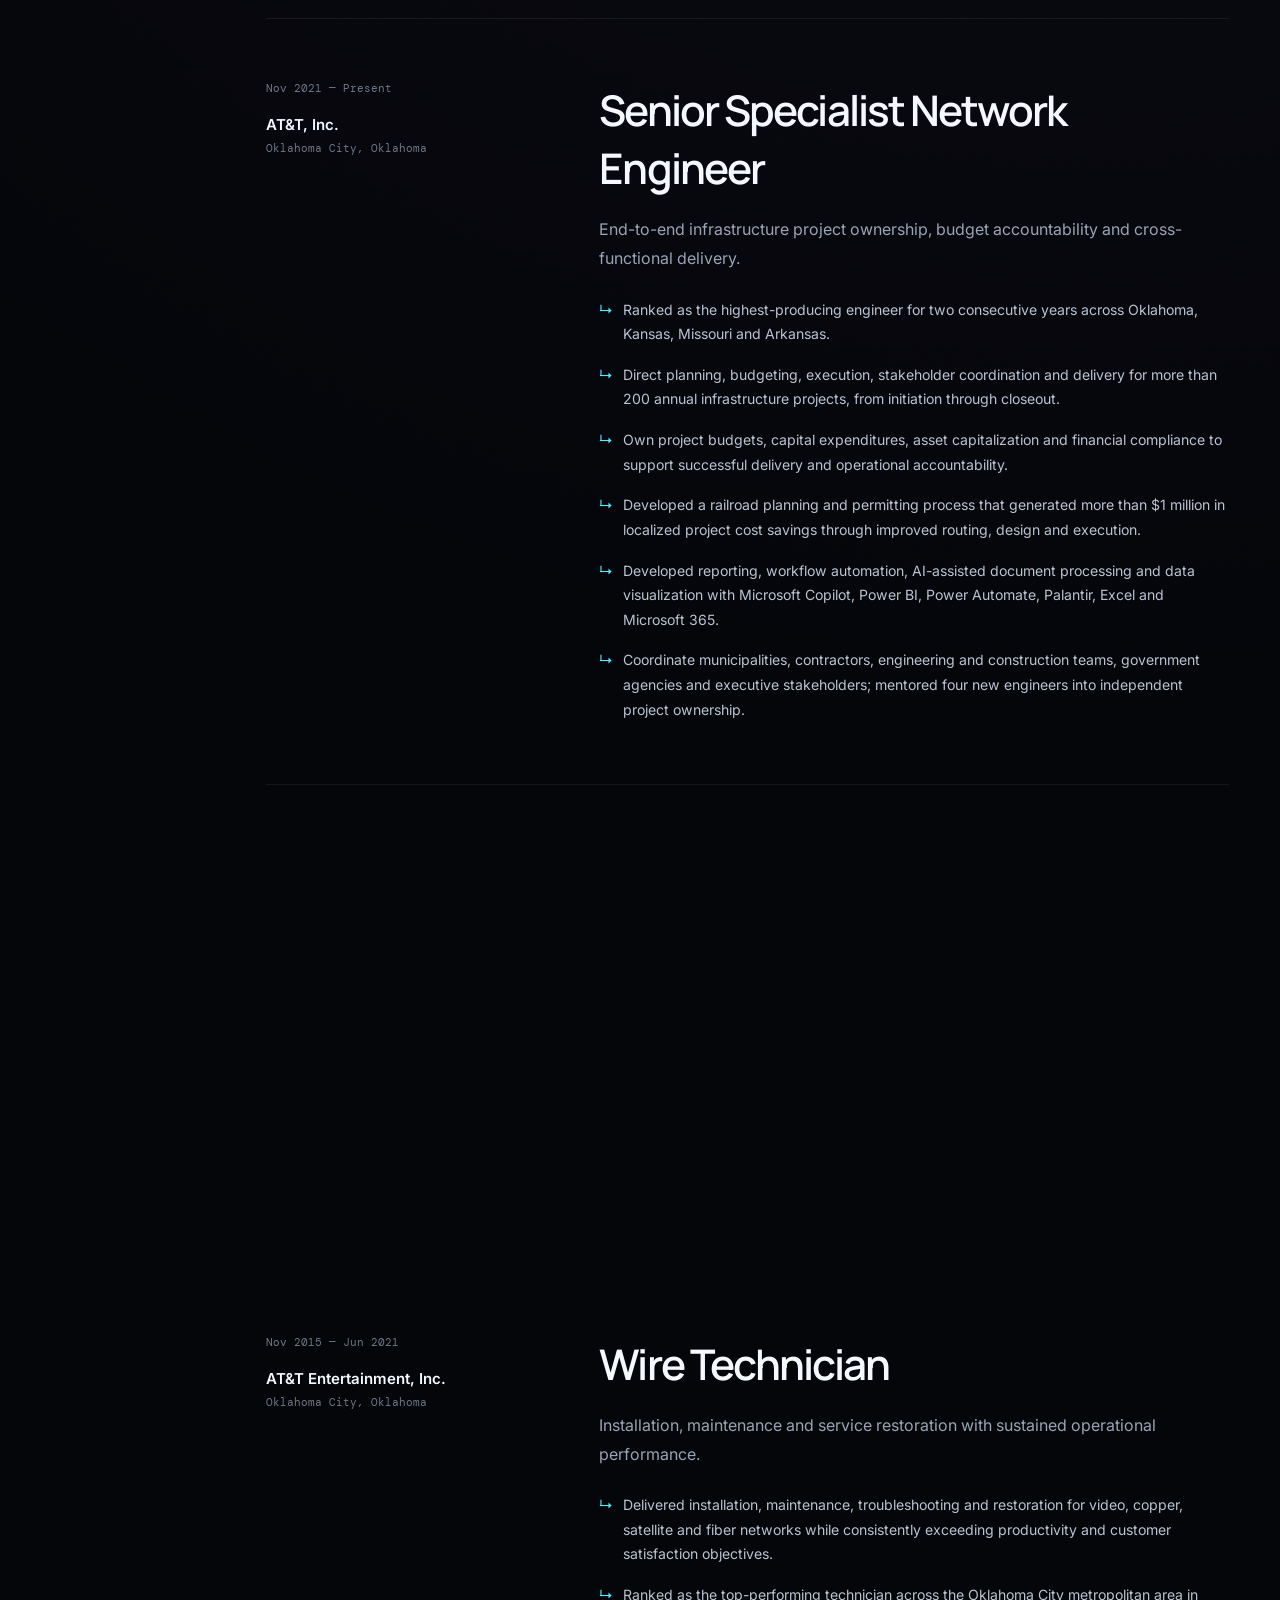
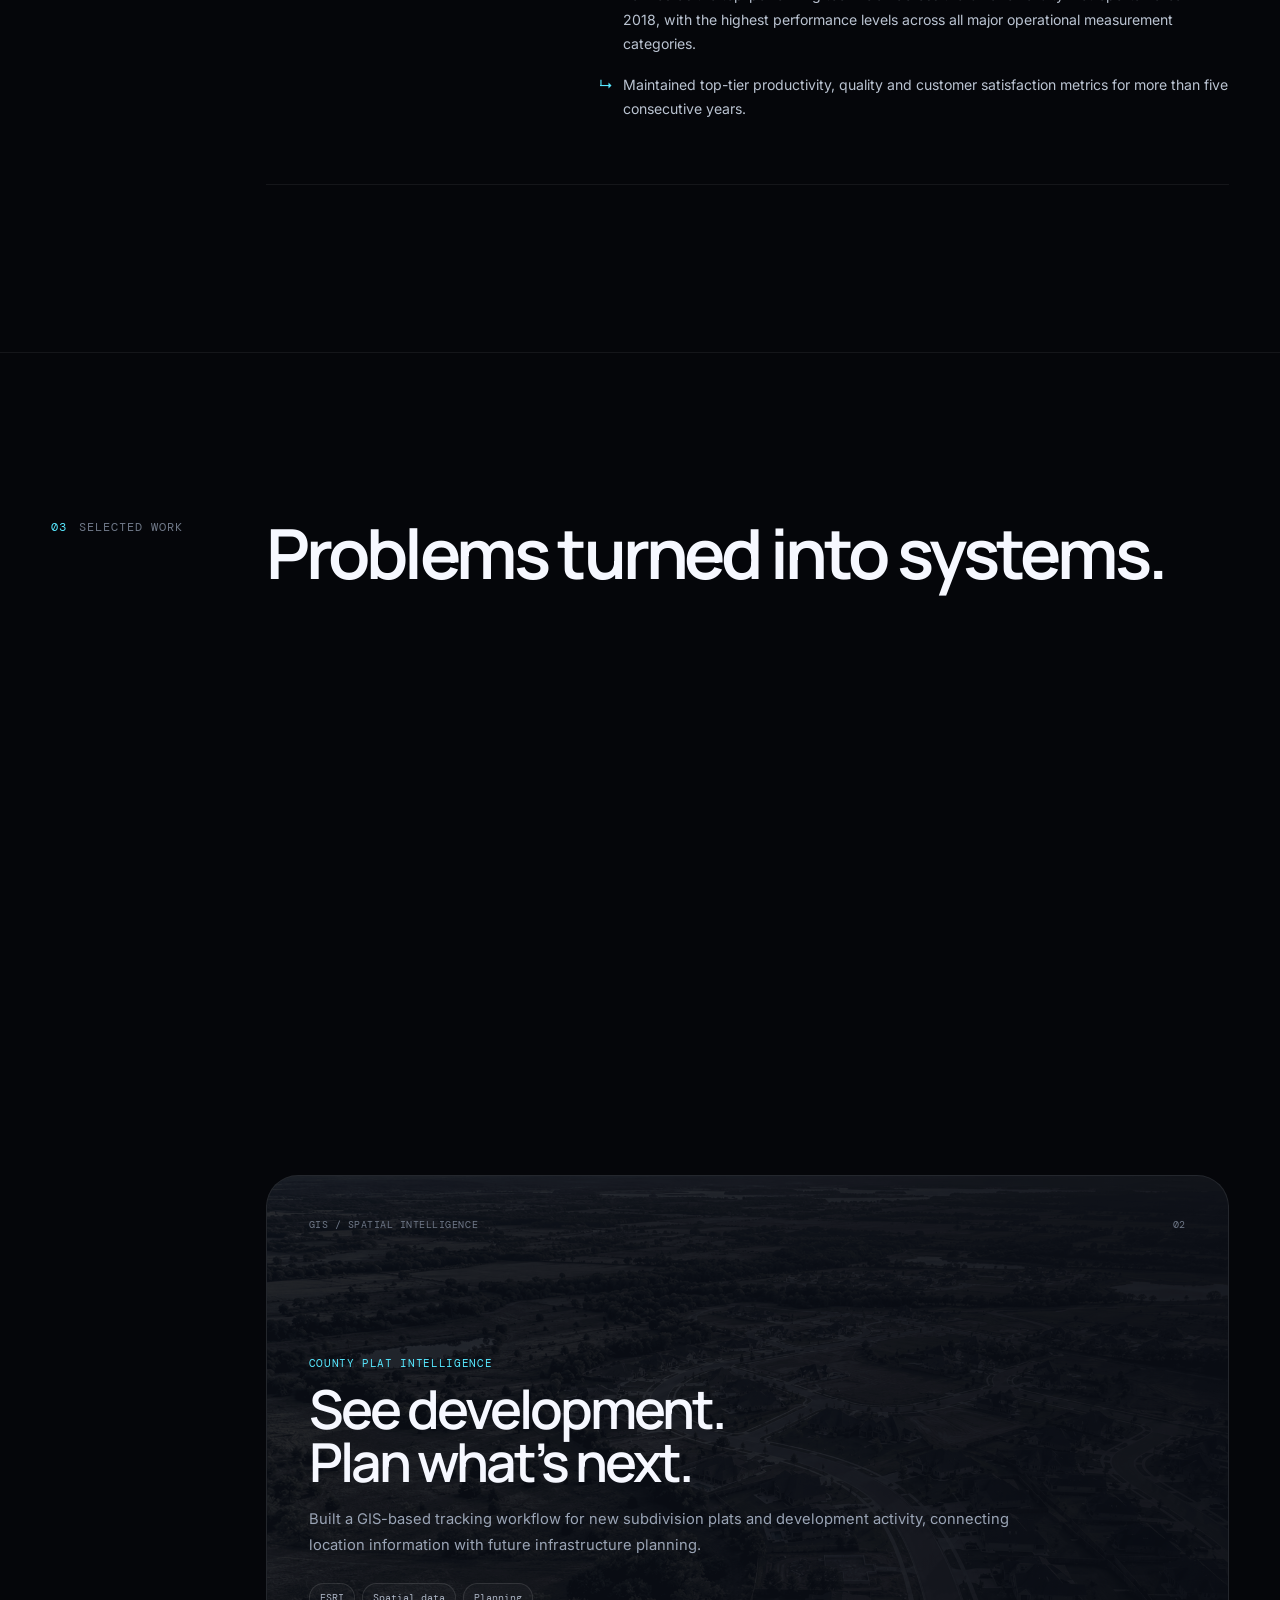
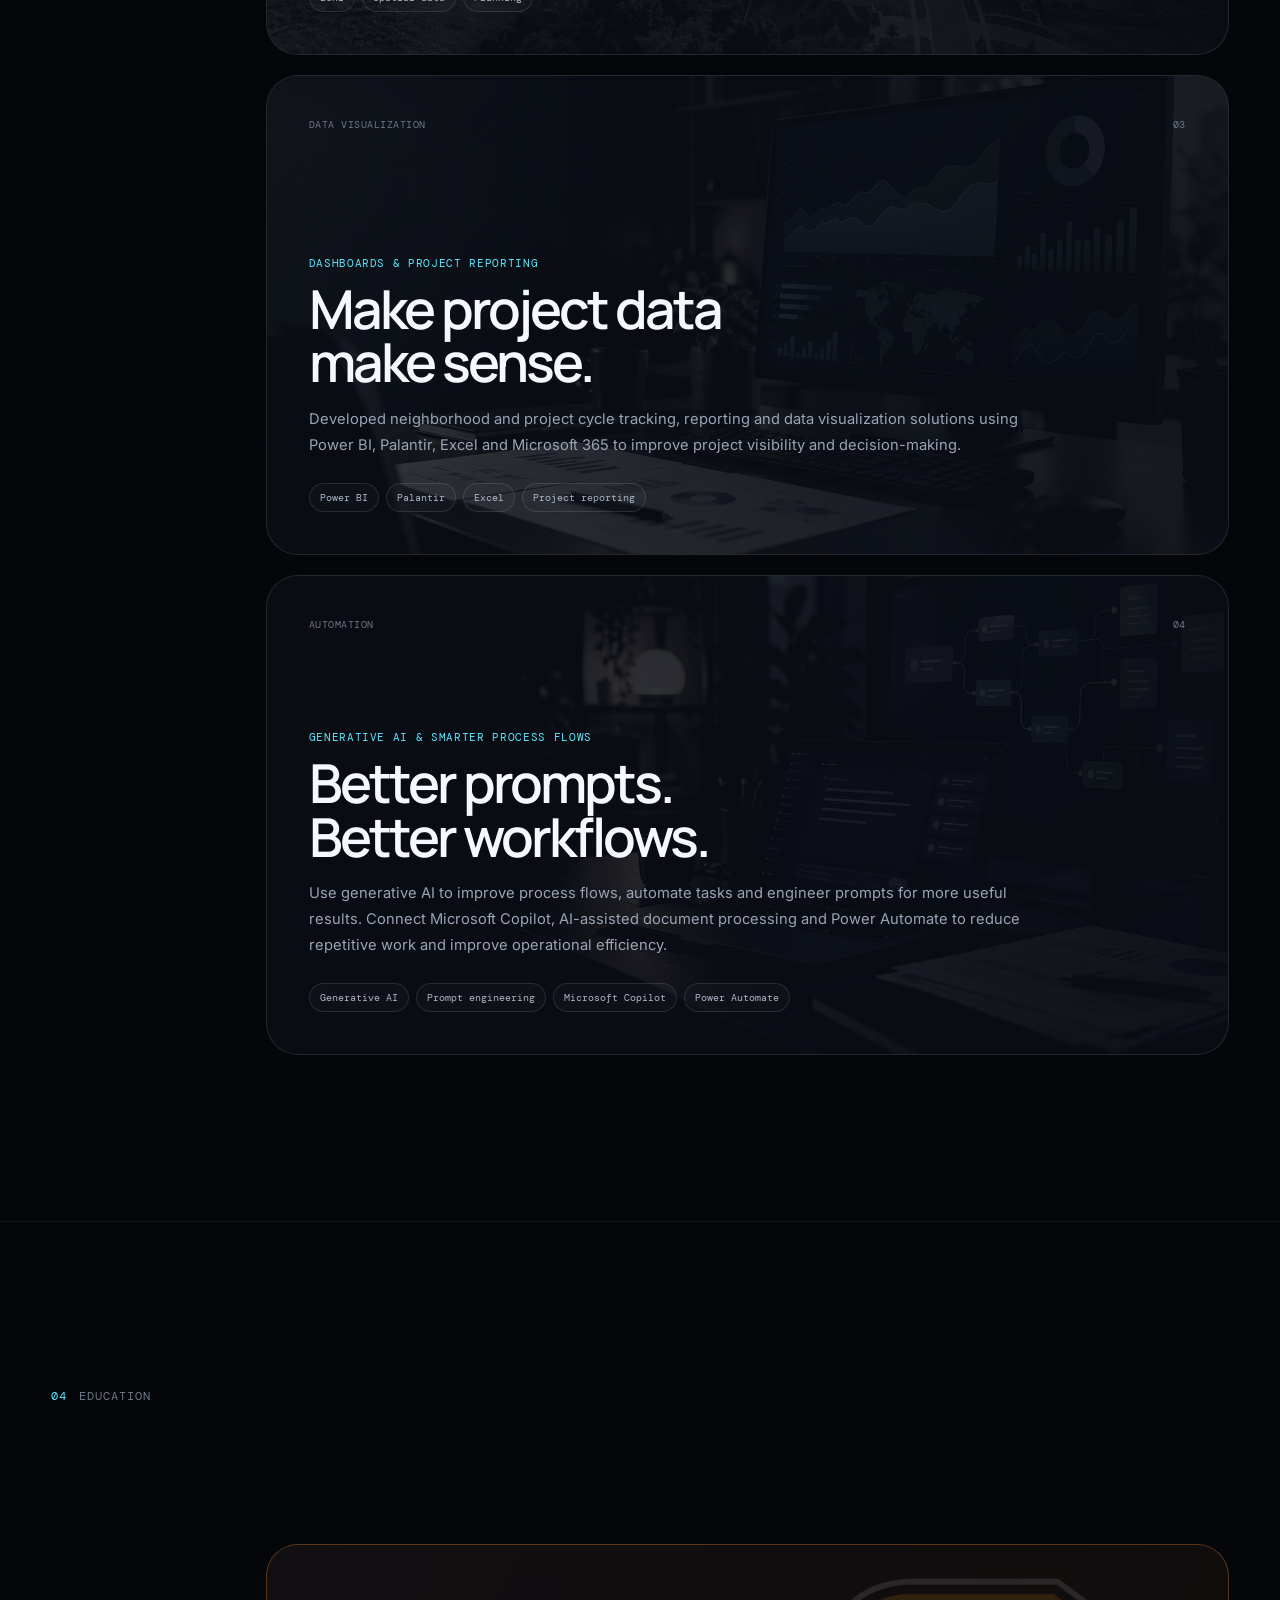
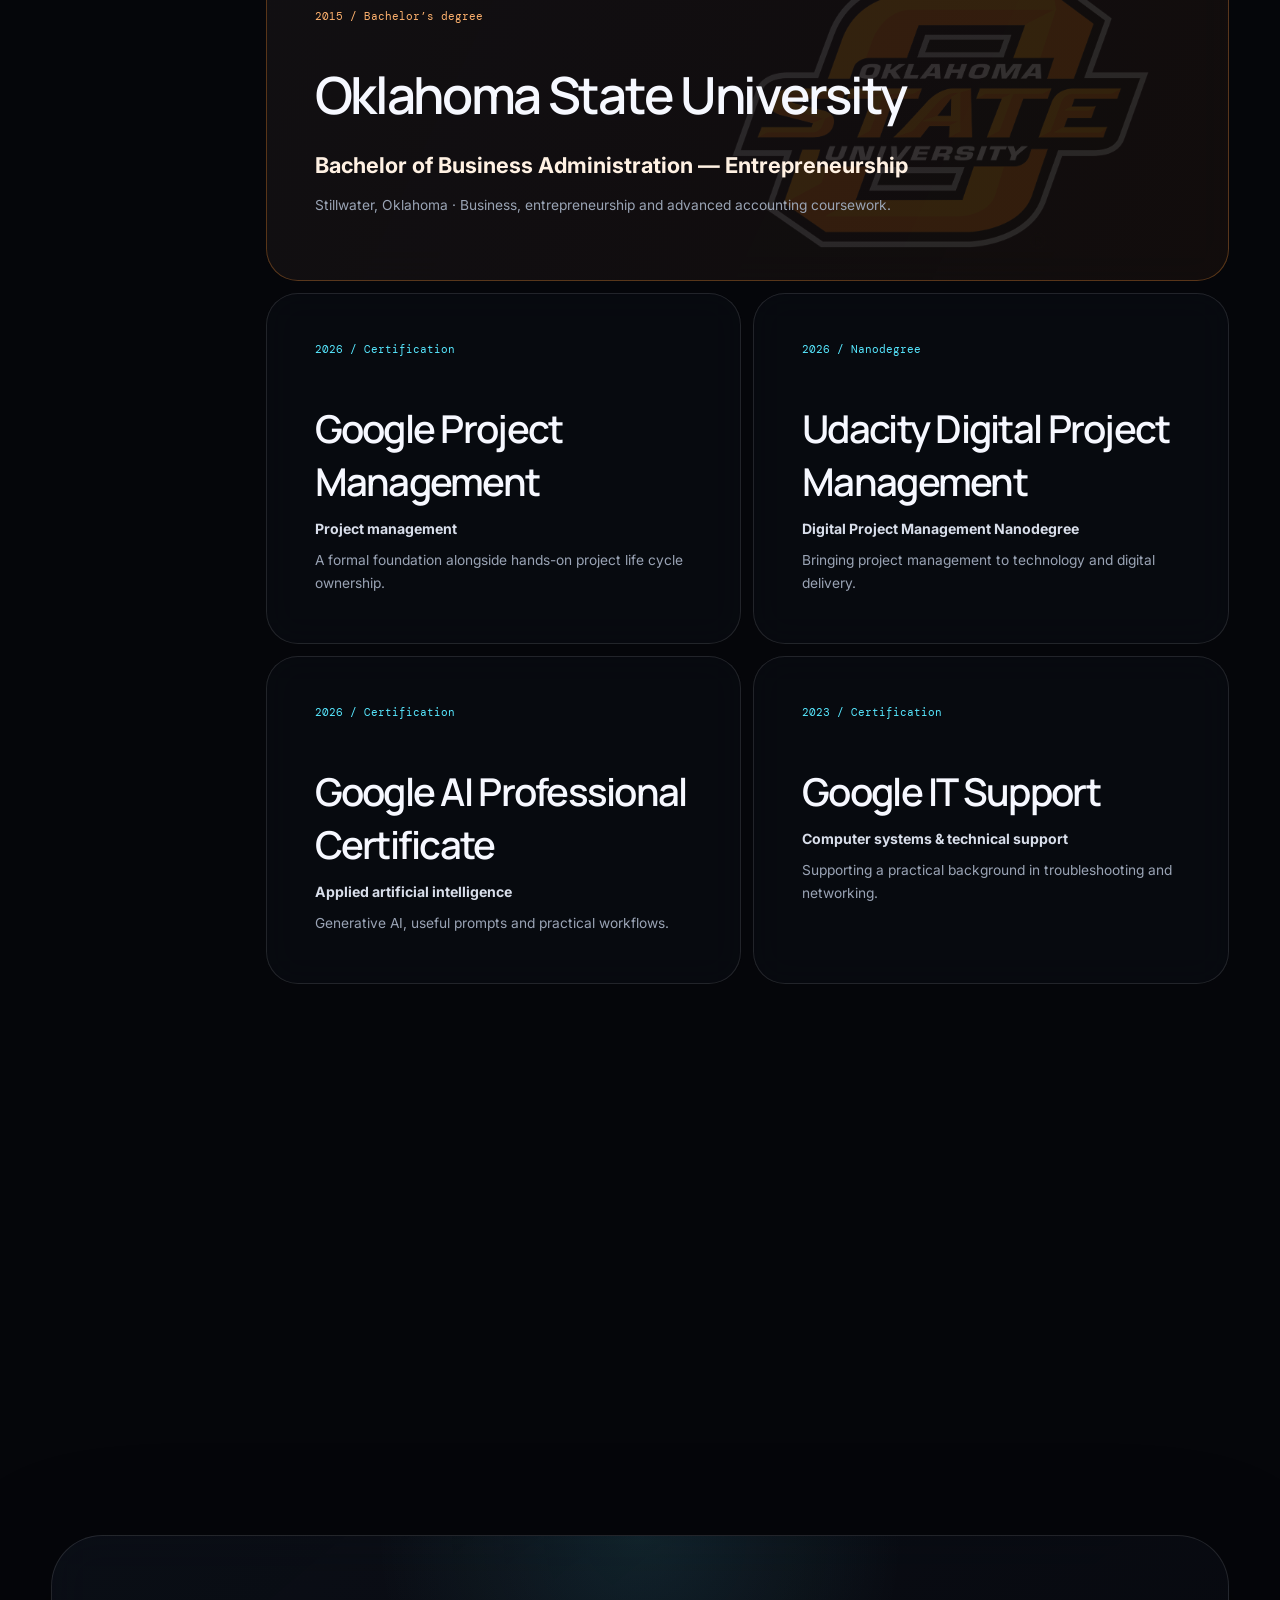
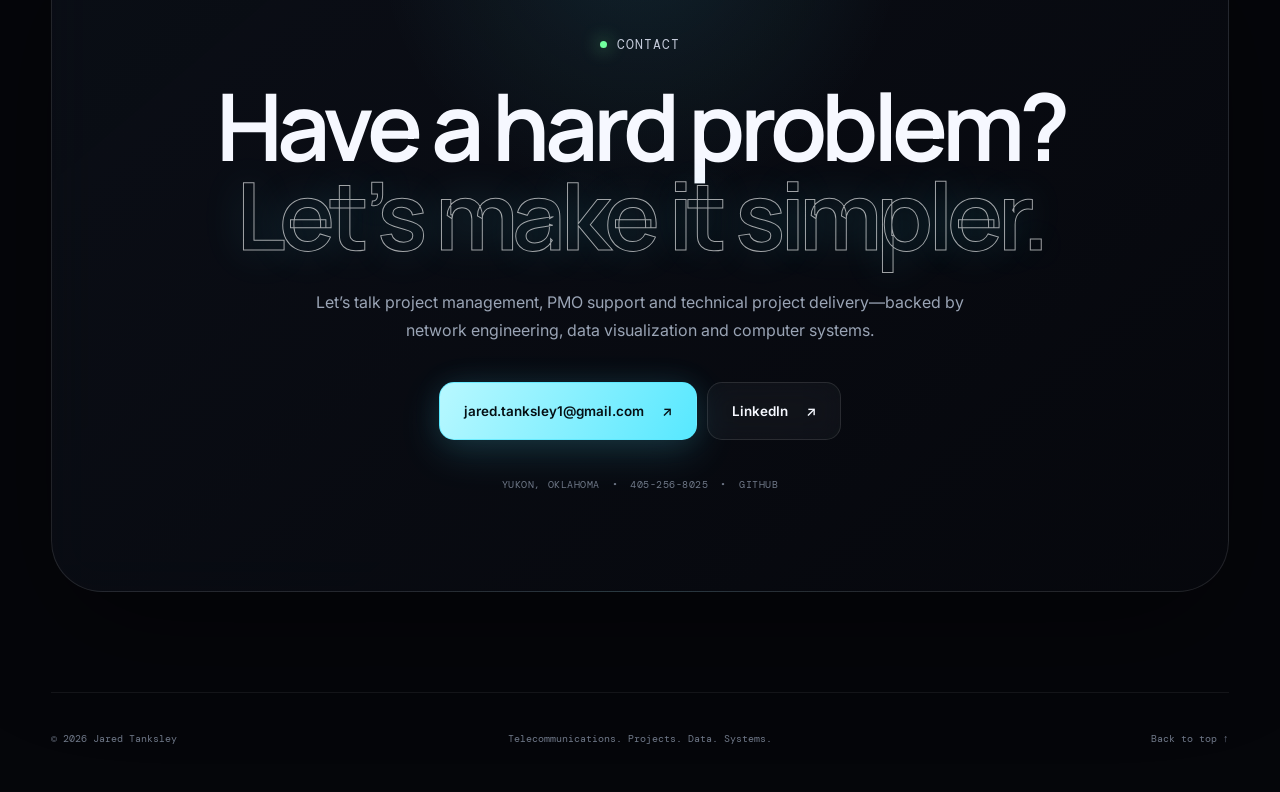
==== commit 77e34c64: "Updated profile page with new website" ====
--- a/index.html
+++ b/index.html
@@ -1,149 +1,223 @@
-<!DOCTYPE html>
-<html lang="en" dir="ltr">
-<head>
-  <meta charset="utf-8">
-  <!-- Bootstrap -->
-  <link rel="stylesheet" href="https://stackpath.bootstrapcdn.com/bootstrap/3.4.1/css/bootstrap.min.css" integrity="sha384-HSMxcRTRxnN+Bdg0JdbxYKrThecOKuH5zCYotlSAcp1+c8xmyTe9GYg1l9a69psu" crossorigin="anonymous">
-   <link rel="stylesheet" href="https://cdnjs.cloudflare.com/ajax/libs/font-awesome/4.7.0/css/font-awesome.min.css">
-  <script src="https://ajax.googleapis.com/ajax/libs/jquery/3.5.1/jquery.min.js"></script>
-  <link rel="stylesheet" href="css/styles.css">
-  <link rel="preconnect" href="https://fonts.googleapis.com">
-  <link rel="preconnect" href="https://fonts.gstatic.com" crossorigin>
-  <link href="https://fonts.googleapis.com/css2?family=Amatic+SC&family=Bonheur+Royale&family=Open+Sans&display=swap" rel="stylesheet">
-  <link rel="icon" href="favicon.ico">
-  <title>Jared Tanksley Portfolio</title>
-</head>
-<body>
-
-  <body>
-    <div class="blue-glow"></div>
-    <div class="pink-glow"></div>
-    <div class="navbar-wrapper">
-      <div class="container">
-        <nav class="navbar navbar-fixed-top">
-            <div class="navbar-header">
-              <button type="button" class="navbar-toggle" data-toggle="collapse" data-target="#navbar" aria-expanded="false" aria-controls="navbar">
-                <span class="icon-bar"></span>
-                <span class="icon-bar"></span>
-                <span class="icon-bar"></span>
-              </button>
-            </div>
-              <ul class="nav navbar-nav">
-                <li><a href="https://github.com/jaredtanksley"><i class="fa fa-github" style="font-size:48px;color:white"></i></a></li>
-                <li><a href="jared-tanksley-resume.pdf"><i class="fa fa-briefcase" style="font-size:48px;color:white"></i></a></li>
-                <li><a href="mailto:jared.tanksley1@gmail.com"><i class="fa fa-envelope-square" style="font-size:48px;color:white"></i></a></li>
-                <li><a href="https://www.linkedin.com/in/jaredtanksley"><i class="fa fa-linkedin-square" style="font-size:48px;color:white"></i></a></li>
-              </ul>
-            </div>
-          </div>
-        </nav>
-      </div>
-    </div>
-  
-
-  <div class="top-div">
-    <div class="text">
-      <h1>Jared Tanksley</h1>
-      <p class="aboutme">I'm A Senior Network Engineer, Project Manager, and Web Developer.</p>
-    </div>
-    <img src="images/background.jpg" alt="Generic Laptop Photo" class="profile">
-  </div>
-
-  <div class="bottom-half">
-    <hr class="featurette-divider">
-    <div class="row">
-      <h2 class="featurette-heading">Qualifications</h2>
-      <div class="col-lg-4">
-        <img class="img-circle" src="images/pole.png" alt="Generic placeholder image" width="140" height="140">
-        <h2>Engineering/Telecom</h2>
-        <p>I am currently a Senior Network Engineer with AT&T. I design blueprints and implement steps for the engineering processes within AT&T for the wireline and mobility infrastructures. I currently manage over 200 projects yearly that include work that ranges from residential to large-scale corporation network installation and integrations.  I also installed residential fiber optic, copper cable, satellite television, and IP-based television for over 5 years in a previous role.</p>
-      </div><!-- /.col-lg-4 -->
-      <div class="col-lg-4">
-        <img src="images/window.png" alt="Generic placeholder image" width="140" height="140">
-        <h2>Data & Visualization</h2>
-        <p>Utilize Microsoft Office Suite, PowerBI, Power Automate, Power Apps, and Palantir techologies to visualize and refine data for various uses.  Developed a dashboard and tracker for fiber neighborhood and cycle tracking.</p>
-      </div><!-- /.col-lg-4 -->
-      <div class="col-lg-4">
-        <img class="img-circle" src="images/code.png" alt="Generic placeholder image" width="140" height="140">
-        <h2>Web Development</h2>
-        <p>I started learning web development and design in 2020 and have completed Udacity's Full Stack Web Development Nanodegree and Udemy's Full Stack Web Development Bootcamp course. Coding skills currently include HTML/CSS/JS/AWS/Python/MongoDB/SQL/NodeJS/ReactJS.</p>
-      </div><!-- /.col-lg-4 -->
-    </div><!-- /.row -->
-
-    <!-- START THE FEATURETTES -->
-
-    <hr class="featurette-divider">
-      <h2 class="featurette-heading">Education</h2>
-    <div class="row featurette">
-      <div class="col-md-5">
-        <img class="featurette-image img-responsive center-block" src="images/education-feature.png" alt="Oklahoma State University">
-      </div>
-      <div class="col-md-7">
-        <h2><span class="text-muted">Oklahoma State University.</span></h2>
-        <p class="lead">I began studying at Oklahoma State for a semester in Electrical Engineering Technologies in 2010. After that semester I transitioned to dual majoring in Accounting and Entrepreneurship. I graduated with a Bachelor's Degree in Entrepreneurship in 2015, and took high-level collegiate business accounting classes. Some of these classes include Advanced Financial Accounting, Tax Accounting, and Green Entrepreneurship.</p>
-      </div>
-    </div>
-
-    <div class="row featurette">
-      <div class="col-md-5 col-md-push-7">
-        <img class="featurette-image img-responsive center-block" src="images/WGU_Logo.png" alt="Western Governors University">
-      </div>
-      <div class="col-md-7 col-md-pull-5">
-        <h2><span class="text-muted">Western Governor's University.</span></h2>
-        <p class="lead">I began a fast-track plan to obtain a second bachelors degree in 2026. I expect to complete a Bachelor's of Science in Computer Science at Western Governor's University by 2027. This knowledge has fostered and developed my base computer knowledge as well as specific knowledge in C++/Java programming languages.</p>
-      </div>
-    </div>
-
-    <hr class="featurette-divider">
-
-   <h2 class="featurette-heading">Accolades & Certifications</h2>
-
-<div class="row featurette">
-
-  <div class="col-md-7 col-md-push-5">
-        <p class = "lead">
-          Google Project Management (2026)<br>
-          Udacity Digital Project Management Nanodegree (2026)<br>
-          AT&T Service Excellence Award (2023)<br>
-          AT&T Making A Difference Award (2023)<br>
-          Choctaw Nation Higher Education Scholaship (2010-2013)<br>
-          Google IT Support (2023)<br>
-          AT&T Technical Knowledge Test II (2019)<br>
-          Smith Defensive Driving (2019)<br>
-          ACT Career Readiness - Gold (2015)<br>
-          Oklahoma State's Dean List (2011)<br>
-        </p>      
-      </div>
-      <div class="col-md-5 col-md-pull-7">
-        <img class="featurette-image img-responsive center-block" src="images/pole-feature.PNG" alt="Lineman">
-      </div>
-    </div>
-
-    <hr class="featurette-divider">
-<h2 class="featurette-heading">Contact</h2>
-    <div class="row featurette">
-      
-      <div class="col-md-7">
-        
-        <p class="lead">I can be reached online or at the following locations:</p>
-        <p>Email: Jared.Tanksley1@gmail.com</p>
-        <p>Phone: 405-256-8025</p>
-        <p class="lead">Feel free to reach out with any questions or concerns!</p>
-      </div>
-      <div class="col-md-5">
-        <img class="featurette-image img-responsive center-block" src="images/contact-feature.jpg" alt="Contact">
-      </div>
-    </div>
-
-    <hr class="featurette-divider">
-
-    <!-- /END THE FEATURETTES -->
-
-    <!-- FOOTER -->
-    <footer>
-      <p class="pull-right"><a href="#">Back to top</a></p>
-      <p>&copy; 2020 Jared Tanksley</p>
-    </footer>
-  </div>
-</body>
-</html>
+<!DOCTYPE html>
+<html lang="en">
+<head>
+  <meta charset="utf-8" />
+  <meta name="viewport" content="width=device-width, initial-scale=1" />
+  <meta name="theme-color" content="#05060a" />
+  <meta name="description" content="Jared Tanksley — Network engineering, project management, data visualization and computer systems. Explore Jared Tanksley’s work, experience and certifications." />
+  <title>Jared Tanksley | Telecommunications • Projects • Data • Systems</title>
+  <link rel="icon" href="favicon.ico" />
+  <link rel="preconnect" href="https://fonts.googleapis.com" />
+  <link rel="preconnect" href="https://fonts.gstatic.com" crossorigin />
+  <link href="https://fonts.googleapis.com/css2?family=DM+Mono:wght@300;400;500&family=Inter:wght@400;500;600;700;800&family=Manrope:wght@500;600;700;800&display=swap" rel="stylesheet" />
+  <link rel="stylesheet" href="css/styles.css" />
+</head>
+<body>
+  <a class="skip-link" href="#main-content">Skip to content</a>
+  <canvas id="neon-field" aria-hidden="true"></canvas>
+  <canvas id="neon-touch" aria-hidden="true"></canvas>
+  <div id="touch-light" aria-hidden="true"></div>
+  <div class="ambient ambient-a" aria-hidden="true"></div>
+  <div class="ambient ambient-b" aria-hidden="true"></div>
+  <div class="ambient ambient-c" aria-hidden="true"></div>
+  <div class="noise" aria-hidden="true"></div>
+  <div class="scroll-progress" aria-hidden="true"><span></span></div>
+
+  <header class="site-header">
+    <a class="brand" href="#home" aria-label="Jared Tanksley home">
+      <span class="brand-mark">JT</span>
+      <span class="brand-copy"><strong>Jared Tanksley</strong><small>Telecommunications. Projects. Data. Systems.</small></span>
+    </a>
+
+    <div class="header-actions">
+      <a class="mail-button" href="mailto:jared.tanksley1@gmail.com" aria-label="Email Jared">
+        <span>Email</span><span aria-hidden="true">↗</span>
+      </a>
+      <button class="menu-toggle" type="button" aria-expanded="false" aria-controls="site-menu" aria-label="Open navigation">
+        <span></span><span></span>
+      </button>
+    </div>
+  </header>
+
+  <aside class="menu-panel" id="site-menu" aria-hidden="true">
+    <div class="menu-backdrop" data-close-menu></div>
+    <div class="menu-sheet">
+      <div class="menu-topline"><span>Navigate</span><button type="button" class="menu-close" data-close-menu aria-label="Close navigation">×</button></div>
+      <nav class="menu-links" aria-label="Main navigation">
+        <a href="#home"><span>01</span>Home</a>
+        <a href="#skills"><span>02</span>Capabilities</a>
+        <a href="#work"><span>03</span>Experience</a>
+        <a href="#projects"><span>04</span>Projects</a>
+        <a href="#education"><span>05</span>Education</a>
+        <a href="#contact"><span>06</span>Contact</a>
+      </nav>
+      <div class="menu-socials">
+        <a href="https://github.com/jaredtanksley" target="_blank" rel="noreferrer">GitHub ↗</a>
+        <a href="https://www.linkedin.com/in/jaredtanksley" target="_blank" rel="noreferrer">LinkedIn ↗</a>
+        <a href="jared-tanksley-resume.pdf" target="_blank" rel="noreferrer">Resume ↗</a>
+      </div>
+    </div>
+  </aside>
+
+  <main id="main-content">
+    <section class="hero section" id="home">
+      <div class="hero-grid wrap">
+        <div class="hero-copy reveal">
+          <p class="eyebrow"><span class="status-dot"></span> Yukon, Oklahoma</p>
+          <h1 class="profile-heading"><span>Jared</span><span>Tanksley<span class="dot cyan">.</span></span></h1>
+          <p class="profile-role">Network engineering <span> / </span> Project management <span> / </span> Data visualization <span> / </span> Computer systems</p>
+          <p class="hero-intro">I’m a project management professional with more than a decade of experience at AT&amp;T and a business degree from Oklahoma State University. I lead complex infrastructure initiatives from planning to closeout—connecting network engineering, project management, data visualization and computer systems to manage budgets, coordinate the people delivering the work and keep outcomes on track.</p>
+          <div class="profile-details" aria-label="Contact information">
+            <a href="mailto:jared.tanksley1@gmail.com">jared.tanksley1@gmail.com <span aria-hidden="true">↗</span></a>
+            <a href="tel:+14052568025">405-256-8025 <span aria-hidden="true">↗</span></a>
+          </div>
+          <div class="hero-cta">
+            <a class="button primary" href="#projects">Explore my work <span aria-hidden="true">↘</span></a>
+            <a class="button ghost" href="jared-tanksley-resume.pdf" target="_blank" rel="noreferrer">Open résumé <span aria-hidden="true">↗</span></a>
+          </div>
+          <div class="profile-socials">
+            <a href="https://www.linkedin.com/in/jaredtanksley" target="_blank" rel="noreferrer">LinkedIn ↗</a>
+            <a href="https://github.com/jaredtanksley" target="_blank" rel="noreferrer">GitHub ↗</a>
+            <a href="#education">Education &amp; certifications ↓</a>
+          </div>
+        </div>
+
+        <figure class="image-card portrait-card hero-portrait reveal delay-1">
+          <img src="images/jared-headshot.png" alt="Jared Tanksley, wearing a collared shirt against a soft neon background" width="1122" height="990" fetchpriority="high" decoding="async" />
+        </figure>
+      </div>
+      <a class="scroll-cue" href="#skills"><span>Explore</span><i></i></a>
+    </section>
+
+    <section class="section section-shell" id="skills">
+      <div class="wrap section-grid">
+        <div class="section-label reveal"><span>01</span><p>Capabilities</p></div>
+        <div class="section-content">
+          <h2 class="section-title reveal">Clearer <em>data</em>. Better <em>delivery</em>. Smarter <em>systems</em>.</h2>
+          <div class="skill-grid">
+            <article class="skill-card reveal"><p class="skill-num">01</p><h3>Network Engineering</h3><p>Lead complex telecommunications infrastructure work with outside plant expertise, fiber network design, routing strategies, permitting and construction coordination.</p><div class="tag-row"><span>OSP</span><span>Fiber / FTTH</span><span>Route planning</span><span>Permitting</span><span>Telecommunications</span></div></article>
+            <article class="skill-card reveal delay-1"><p class="skill-num">02</p><h3>Project Management</h3><p>Own the full project life cycle: planning, budgeting, resource coordination, risk management, schedule tracking, executive reporting, delivery and financial closeout.</p><div class="tag-row"><span>Waterfall</span><span>Agile</span><span>Scrum</span><span>PMO support</span><span>Budget management</span><span>Stakeholder communication</span><span>Risk management</span></div></article>
+            <article class="skill-card reveal"><p class="skill-num">03</p><h3>Data Visualization</h3><p>Translate operational data into clear dashboards, executive reporting and project tracking tools that support visibility and decision-making.</p><div class="tag-row"><span>Power BI</span><span>Palantir</span><span>Excel</span><span>Dashboards</span><span>Executive reporting</span></div></article>
+            <article class="skill-card reveal delay-1"><p class="skill-num">04</p><h3>Computer Systems</h3><p>Connect computer, networking and cloud-based technologies with technical troubleshooting, systems support, data tools and development experience.</p><div class="tag-row"><span>Google IT Support</span><span>Microsoft 365</span><span>AWS</span><span>SQL / Python</span><span>Troubleshooting</span></div></article>
+            <article class="skill-card reveal"><p class="skill-num">05</p><h3>Automation &amp; Generative AI</h3><p>Improve process flows, automate repetitive tasks and engineer prompts that produce more useful results. Connect AI-assisted document processing with practical workflow tools.</p><div class="tag-row"><span>Power Automate</span><span>Microsoft Copilot</span><span>Generative AI</span><span>Prompt engineering</span><span>Process improvement</span></div></article>
+            <article class="skill-card reveal delay-1"><p class="skill-num">06</p><h3>GIS &amp; Spatial Intelligence</h3><p>Connect location data, subdivision activity and infrastructure demand through mapping, route planning and development tracking.</p><div class="tag-row"><span>QGIS</span><span>ArcGIS</span><span>ESRI</span><span>Spatial data</span></div></article>
+          </div>
+        </div>
+      </div>
+    </section>
+
+    <section class="section section-shell" id="work">
+      <div class="wrap section-grid">
+        <div class="section-label reveal"><span>02</span><p>Experience</p></div>
+        <div class="section-content">
+          <h2 class="section-title reveal">Project ownership. Technical depth. Practical results.</h2>
+          <div class="work-list">
+            <article class="work-item reveal">
+              <div class="work-meta"><span>Nov 2021 — Present</span><strong>AT&amp;T, Inc.</strong><small>Oklahoma City, Oklahoma</small></div>
+              <div class="work-body"><h3>Senior Specialist Network Engineer</h3><p>End-to-end infrastructure project ownership, budget accountability and cross-functional delivery.</p><ul>
+                <li>Ranked as the highest-producing engineer for two consecutive years across Oklahoma, Kansas, Missouri and Arkansas.</li>
+                <li>Direct planning, budgeting, execution, stakeholder coordination and delivery for more than 200 annual infrastructure projects, from initiation through closeout.</li>
+                <li>Own project budgets, capital expenditures, asset capitalization and financial compliance to support successful delivery and operational accountability.</li>
+                <li>Developed a railroad planning and permitting process that generated more than $1 million in localized project cost savings through improved routing, design and execution.</li>
+                <li>Developed reporting, workflow automation, AI-assisted document processing and data visualization with Microsoft Copilot, Power BI, Power Automate, Palantir, Excel and Microsoft 365.</li>
+                <li>Coordinate municipalities, contractors, engineering and construction teams, government agencies and executive stakeholders; mentored four new engineers into independent project ownership.</li>
+              </ul></div>
+            </article>
+            <article class="work-item reveal">
+              <div class="work-meta"><span>Jun 2021 — Nov 2021</span><strong>AT&amp;T Mobility, Inc.</strong><small>Remote</small></div>
+              <div class="work-body"><h3>Premier Service Consultant</h3><p>Customer relationships, independent prioritization and collaborative service resolution in a remote environment.</p><ul>
+                <li>Consistently achieved monthly sales and performance objectives in a quota-driven environment while managing customer relationships and delivering solution-based recommendations.</li>
+                <li>Independently managed daily priorities, performance goals and customer engagement activities while working remotely.</li>
+                <li>Resolved complex billing, technical, order fulfillment and service issues by collaborating with customers, peers and internal stakeholders.</li>
+              </ul></div>
+            </article>
+            <article class="work-item reveal">
+              <div class="work-meta"><span>Nov 2015 — Jun 2021</span><strong>AT&amp;T Entertainment, Inc.</strong><small>Oklahoma City, Oklahoma</small></div>
+              <div class="work-body"><h3>Wire Technician</h3><p>Installation, maintenance and service restoration with sustained operational performance.</p><ul>
+                <li>Delivered installation, maintenance, troubleshooting and restoration for video, copper, satellite and fiber networks while consistently exceeding productivity and customer satisfaction objectives.</li>
+                <li>Ranked as the top-performing technician across the Oklahoma City metropolitan area in 2018, with the highest performance levels across all major operational measurement categories.</li>
+                <li>Maintained top-tier productivity, quality and customer satisfaction metrics for more than five consecutive years.</li>
+              </ul></div>
+            </article>
+          </div>
+        </div>
+      </div>
+    </section>
+
+    <section class="section section-shell" id="projects">
+      <div class="wrap section-grid">
+        <div class="section-label reveal"><span>03</span><p>Selected work</p></div>
+        <div class="section-content">
+          <h2 class="section-title reveal">Problems turned into systems.</h2>
+          <div class="project-grid">
+            <article class="project-card project-feature reveal">
+              <div class="project-glow" aria-hidden="true"></div>
+              <div class="project-top"><span>Network engineering / Project management</span><span>01</span></div>
+              <div class="project-content"><p class="project-kicker">Railroad planning &amp; permitting</p><h3>Better planning.<br />$1M+ in savings.</h3><p>Developed and implemented a railroad planning and permitting process that generated more than $1 million in localized project cost savings through improved routing strategies, design methodologies and execution practices.</p><div class="tag-row"><span>Route planning</span><span>Cost management</span><span>Permitting</span><span>Process improvement</span></div></div>
+            </article>
+            <article class="project-card reveal">
+              <div class="project-top"><span>GIS / Spatial intelligence</span><span>02</span></div>
+              <div class="project-content"><p class="project-kicker">County plat intelligence</p><h3>See development.<br />Plan what’s next.</h3><p>Built a GIS-based tracking workflow for new subdivision plats and development activity, connecting location information with future infrastructure planning.</p><div class="tag-row"><span>ESRI</span><span>Spatial data</span><span>Planning</span></div></div>
+            </article>
+            <article class="project-card reveal delay-1">
+              <div class="project-top"><span>Data Visualization</span><span>03</span></div>
+              <div class="project-content"><p class="project-kicker">Dashboards &amp; project reporting</p><h3>Make project data<br />make sense.</h3><p>Developed neighborhood and project cycle tracking, reporting and data visualization solutions using Power BI, Palantir, Excel and Microsoft 365 to improve project visibility and decision-making.</p><div class="tag-row"><span>Power BI</span><span>Palantir</span><span>Excel</span><span>Project reporting</span></div></div>
+            </article>
+            <article class="project-card reveal">
+              <div class="project-top"><span>Automation</span><span>04</span></div>
+              <div class="project-content"><p class="project-kicker">Generative AI &amp; smarter process flows</p><h3>Better prompts.<br />Better workflows.</h3><p>Use generative AI to improve process flows, automate tasks and engineer prompts for more useful results. Connect Microsoft Copilot, AI-assisted document processing and Power Automate to reduce repetitive work and improve operational efficiency.</p><div class="tag-row"><span>Generative AI</span><span>Prompt engineering</span><span>Microsoft Copilot</span><span>Power Automate</span></div></div>
+            </article>
+          </div>
+        </div>
+      </div>
+    </section>
+
+    <section class="section section-shell" id="education">
+      <div class="wrap section-grid">
+        <div class="section-label reveal"><span>04</span><p>Education</p></div>
+        <div class="section-content">
+          <h2 class="section-title reveal">Adding extra layers.</h2>
+          <div class="education-grid">
+            <article class="edu-card degree-card reveal"><p>2015 / Bachelor’s degree</p><h3>Oklahoma State University</h3><strong>Bachelor of Business Administration — Entrepreneurship</strong><span>Stillwater, Oklahoma · Business, entrepreneurship and advanced accounting coursework.</span></article>
+            <article class="edu-card reveal"><p>2026 / Certification</p><h3>Google Project Management</h3><strong>Project management</strong><span>A formal foundation alongside hands-on project life cycle ownership.</span></article>
+            <article class="edu-card reveal delay-1"><p>2026 / Nanodegree</p><h3>Udacity Digital Project Management</h3><strong>Digital Project Management Nanodegree</strong><span>Bringing project management to technology and digital delivery.</span></article>
+            <article class="edu-card reveal"><p>2026 / Certification</p><h3>Google AI Professional Certificate</h3><strong>Applied artificial intelligence</strong><span>Generative AI, useful prompts and practical workflows.</span></article>
+            <article class="edu-card reveal delay-1"><p>2023 / Certification</p><h3>Google IT Support</h3><strong>Computer systems &amp; technical support</strong><span>Supporting a practical background in troubleshooting and networking.</span></article>
+          </div>
+          <div class="cert-strip reveal" aria-label="Additional certifications and awards">
+            <span>PMP Candidate · 2026</span>
+            <span>AT&amp;T Service Excellence Award · Q3 2023</span>
+            <span>AT&amp;T Making A Difference Award · Q2 2023</span>
+            <span>AT&amp;T Technical Knowledge Test II · 2019</span>
+            <span>Smith Defensive Driving · 2019</span>
+            <span>ACT Career Readiness — Gold · 2015</span>
+            <span>Choctaw Nation Higher Education Scholarship · 2010–2013</span>
+            <span>Oklahoma State Dean’s List · 2011</span>
+          </div>
+        </div>
+      </div>
+    </section>
+
+    <section class="section contact-section" id="contact">
+      <div class="wrap contact-wrap reveal">
+        <p class="eyebrow"><span class="status-dot"></span> Contact</p>
+        <h2>Have a hard problem?<br /><span>Let’s make it simpler.</span></h2>
+        <p>Let’s talk project management, PMO support and technical project delivery—backed by network engineering, data visualization and computer systems.</p>
+        <div class="contact-actions">
+          <a class="button primary large" href="mailto:jared.tanksley1@gmail.com">jared.tanksley1@gmail.com <span>↗</span></a>
+          <a class="button ghost large" href="https://www.linkedin.com/in/jaredtanksley" target="_blank" rel="noreferrer">LinkedIn <span>↗</span></a>
+        </div>
+        <div class="contact-meta"><span>Yukon, Oklahoma</span><span>•</span><a href="tel:+14052568025">405-256-8025</a><span>•</span><a href="https://github.com/jaredtanksley" target="_blank" rel="noreferrer">GitHub</a></div>
+      </div>
+    </section>
+  </main>
+
+  <footer class="site-footer wrap">
+    <p>© <span id="year"></span> Jared Tanksley</p>
+    <p>Telecommunications. Projects. Data. Systems.</p>
+    <a href="#home">Back to top ↑</a>
+  </footer>
+
+  <script src="js/site.js" defer></script>
+</body>
+</html>
--- a/css/styles.css
+++ b/css/styles.css
@@ -1,530 +1,429 @@
-html {
-  scroll-behavior: smooth;
-}
-
-* {
-  box-sizing: border-box;
-}
-
-body,
-html {
-  margin: 0;
-  padding: 0;
-  min-height: 100%;
-  overflow-x: hidden;
-}
-
-body {
-  background: #050505;
-  color: white;
-  text-align: center;
-  font-family: 'Open Sans', sans-serif;
-  position: relative;
-  isolation: isolate;
-}
-
-/* Purple glow background */
-body::before {
-  content: '';
-  position: fixed;
-  top: -250px;
-  left: 50%;
-  transform: translateX(-50%);
-  width: 900px;
-  height: 500px;
-  background: radial-gradient(
-    circle,
-    rgba(111, 90, 255, 0.45),
-    transparent 70%
-  );
-  filter: blur(90px);
-  z-index: -1;
-}
-
-/* PURPLE */
-body::before {
-  content: '';
-  position: fixed;
-  top: -250px;
-  left: 50%;
-  transform: translateX(-50%);
-
-  width: 900px;
-  height: 500px;
-
-  background: radial-gradient(
-    circle,
-    rgba(111, 90, 255, 0.45),
-    transparent 70%
-  );
-
-  filter: blur(90px);
-
-  z-index: -10;
-
-  pointer-events: none;
-}
-
-/* GREEN */
-body::after {
-  content: '';
-  position: fixed;
-  bottom: -250px;
-  right: -150px;
-
-  width: 700px;
-  height: 500px;
-
-  background: radial-gradient(
-    circle,
-    rgba(0, 255, 140, 0.18),
-    transparent 70%
-  );
-
-  filter: blur(120px);
-
-  z-index: -10;
-
-  pointer-events: none;
-}
-
-/* BLUE */
-.blue-glow {
-  position: fixed;
-  top: 20%;
-  left: -250px;
-
-  width: 700px;
-  height: 700px;
-
-  background: radial-gradient(
-    circle,
-    rgba(0, 140, 255, 0.18),
-    transparent 70%
-  );
-
-  filter: blur(120px);
-
-  z-index: -10;
-
-  pointer-events: none;
-}
-
-/* PINK */
-.pink-glow {
-  position: fixed;
-  top: 45%;
-  right: 15%;
-
-  width: 500px;
-  height: 500px;
-
-  background: radial-gradient(
-    circle,
-    rgba(255, 0, 140, 0.14),
-    transparent 70%
-  );
-
-  filter: blur(120px);
-
-  z-index: -10;
-
-  pointer-events: none;
-}
-
-/* =========================
-   NAVBAR
-========================= */
-
-.navbar-wrapper {
-  position: fixed;
-  top: 0;
-  left: 0;
-  right: 0;
-  z-index: 1000;
-  padding-top: 14px;
-}
-
-.navbar {
-  display: inline-flex;
-  justify-content: center;
-  align-items: center;
-
-  padding: 18px 28px;
-  border-radius: 28px;
-
-  margin: 14px auto 0 auto;
-
-  backdrop-filter: blur(18px);
-  background: rgba(12, 12, 12, 0.72);
-  border: 1px solid rgba(255,255,255,0.08);
-
-  box-shadow:
-    0 10px 40px rgba(0,0,0,.45),
-    0 0 25px rgba(111,90,255,.08);
-}
-
-.navbar-nav {
-  display: flex;
-  justify-content: center;
-  align-items: center;
-
-  gap: 16px;
-
-  margin: 0;
-  padding: 0;
-}
-
-.navbar-nav li {
-  list-style: none;
-}
-
-.navbar-nav li a {
-  padding: 0;
-}
-
-.navbar-nav li a:hover {
-  transform: translateY(-4px);
-}
-
-.navbar-nav i {
-  font-size: 38px !important;
-  color: rgba(255,255,255,.92) !important;
-  filter: drop-shadow(0 0 10px rgba(111,90,255,.35));
-}
-
-/* =========================
-   HERO SECTION
-========================= */
-
-.top-div {
-  text-align: center;
-  padding-top: 240px;
-  padding-bottom: 110px;
-  position: relative;
-}
-
-.text {
-  padding: 30px;
-  max-width: 950px;
-  margin: auto;
-}
-
-h1 {
-  margin-top: 0;
-  margin-bottom: 20px;
-  font-size: clamp(4rem, 8vw, 7rem);
-  font-weight: 800;
-  color: white;
-  line-height: 0.95;
-  font-family: 'Open Sans', sans-serif;
-}
-
-.aboutme {
-  color: rgba(255,255,255,.72);
-  font-size: 1.45rem;
-  max-width: 850px;
-  margin: auto;
-  line-height: 1.8;
-}
-
-/* Hero image */
-.profile {
-  width: 96%;
-  max-width: 1450px;
-  margin-top: 90px;
-  border-radius: 36px;
-  border: 1px solid rgba(255,255,255,.08);
-  box-shadow:
-    0 40px 120px rgba(0,0,0,.7),
-    0 0 60px rgba(111,90,255,.15);
-}
-
-/* =========================
-   MAIN CONTENT
-========================= */
-
-.bottom-half {
-  max-width: 1300px;
-  margin: auto;
-  padding: 0 30px 80px;
-}
-
-/* Remove white divider lines */
-.featurette-divider {
-  border: none;
-  margin: 80px 0;
-}
-
-.skills,
-.featurette-heading,
-h2 {
-  font-size: 3.4rem;
-  font-family: 'Open Sans', sans-serif;
-  font-weight: 700;
-  color: white;
-}
-
-/* =========================
-   QUALIFICATION CARDS
-========================= */
-
-.row {
-  margin-top: 50px;
-  margin-bottom: 60px;
-}
-
-.col-lg-4 {
-  background: rgba(15,15,18,.82);
-  border: 1px solid rgba(255,255,255,.08);
-  border-radius: 34px;
-  padding: 45px;
-  backdrop-filter: blur(16x);
-  transition: .3s ease;
-  box-shadow: 0 20px 70px rgba(0,0,0,.35);
-  min-height: 620px;
-  position: relative;
-z-index: 2;
-overflow: hidden;
-}
-
-.col-lg-4:hover {
-  transform: translateY(-8px);
-  border-color: rgba(111,90,255,.45);
-  box-shadow:
-    0 20px 70px rgba(0,0,0,.45),
-    0 0 40px rgba(111,90,255,.18);
-}
-
-.col-lg-4 img {
-  border-radius: 24px;
-}
-
-.col-lg-4 h2 {
-  font-size: 2.2rem;
-  margin-top: 25px;
-  margin-bottom: 25px;
-}
-
-.col-lg-4 p {
-  color: rgba(255,255,255,.74);
-  line-height: 1.9;
-  font-size: 1.25rem;
-}
-
-/* =========================
-   FEATURETTE CONTAINERS
-========================= */
-
-.featurette {
-  display: flex;
-  align-items: center;
-  gap: 40px;
-
-  background: rgba(15,15,18,.82);
-  border: 1px solid rgba(255,255,255,.08);
-  border-radius: 34px;
-  padding: 45px;
-  backdrop-filter: blur(16px);
-
-  transition: .3s ease;
-
-  box-shadow: 0 20px 70px rgba(0,0,0,.35);
-
-  margin-top: 50px;
-  margin-bottom: 50px;
-  position: relative;
-z-index: 2;
-overflow: hidden;
-}
-
-.featurette:hover {
-  transform: translateY(-8px);
-
-  border-color: rgba(111,90,255,.45);
-
-  box-shadow:
-    0 20px 70px rgba(0,0,0,.45),
-    0 0 40px rgba(111,90,255,.18);
-}
-
-.featurette .col-md-7,
-.featurette .col-md-5 {
-  background: transparent;
-  border: none;
-  padding: 0;
-  box-shadow: none;
-}
-
-.featurette-image {
-  width: 100%;
-  max-height: 420px;
-  object-fit: contain;
-  border-radius: 26px;
-  box-shadow: 0 25px 60px rgba(0,0,0,.5);
-}
-
-.text-muted {
-  color: #bfb8ff;
-}
-
-.lead,
-p {
-  color: rgba(255,255,255,.74);
-  line-height: 1.9;
-  font-size: 1.25rem;
-}
-
-#contact .col-md-7,
-#contact .col-md-5 {
-  background: rgba(15,15,18,.82);
-  border: 1px solid rgba(255,255,255,.08);
-
-  border-radius: 30px;
-
-  padding: 35px;
-
-  backdrop-filter: blur(8px);
-
-  box-shadow:
-    0 20px 70px rgba(0,0,0,.35),
-    0 0 40px rgba(111,90,255,.10);
-}
-
-#contact .col-md-7 {
-  text-align: left;
-}
-
-#contact .featurette-image {
-  height: 100%;
-  object-fit: cover;
-}
-
-/* =========================
-   FOOTER
-========================= */
-
-footer {
-  margin-top: 80px;
-  padding-top: 30px;
-  border-top: 1px solid rgba(255,255,255,.08);
-}
-
-footer p,
-footer a {
-  color: rgba(255,255,255,.55);
-}
-
-footer a:hover {
-  color: white;
-  text-decoration: none;
-}
-
-.col-lg-4,
-.featurette,
-.contact-panel,
-.profile,
-.navbar {
-  position: relative;
-  z-index: 2;
-}
-
-
-/* =========================
-   MOBILE
-========================= */
-
-@media (max-width: 991px) {
-  h1 {
-    font-size: 4rem;
-  }
-
-  .aboutme {
-    font-size: 1.15rem;
-  }
-}
-
-@media (max-width: 768px) {
-
-  body {
-    text-align: center;
-  }
-
-  .bottom-half {
-    padding-left: 18px;
-    padding-right: 18px;
-  }
-
-  .top-div {
-    padding-top: 190px;
-    padding-bottom: 70px;
-  }
-
-  h1 {
-    font-size: 5.8rem;
-    line-height: 1.05;
-  }
-
-  .aboutme {
-    font-size: 1.9rem;
-    line-height: 1.8;
-  }
-
-  .profile {
-    width: 100%;
-    margin-top: 45px;
-    border-radius: 24px;
-  }
-
-  .skills,
-  .featurette-heading,
-  h2 {
-    font-size: 2.7rem;
-  }
-
-  .col-lg-4 p {
-    font-size: 1.6rem;
-    line-height: 1.9;
-  }
-
-  .lead {
-    font-size: 1.7rem;
-    line-height: 1.9;
-  }
-
-
-  .featurette p {
-    font-size: 1.7rem;
-    line-height: 1.95;
-  }
-
-  .featurette {
-    flex-direction: column !important;
-    padding: 34px;
-  }
-
-  .featurette .col-md-5,
-  .featurette .col-md-7 {
-    width: 100%;
-    padding: 0;
-  }
-
-  .featurette-image {
-    width: 100%;
-    max-width: 100%;
-    height: auto;
-    max-height: none;
-    object-fit: cover;
-    border-radius: 22px;
-  }
-
-  .navbar {
-    padding: 0px 0px;
-    border-radius: 40px;
-  }
-
-  .navbar-nav i {
-    font-size: 35px !important;
-    padding-right: 25px;
-  }
-}+:root {
+  --bg: #05060a;
+  --bg-2: #080a11;
+  --surface: rgba(11, 14, 22, .72);
+  --surface-strong: rgba(9, 12, 20, .92);
+  --line: rgba(255,255,255,.11);
+  --line-soft: rgba(255,255,255,.065);
+  --text: #f6f8ff;
+  --muted: #9aa4b5;
+  --muted-2: #6f7888;
+  --cyan: #57e8ff;
+  --violet: #9f78ff;
+  --lime: #72ff9f;
+  --pink: #ff5fc8;
+  --blue: #5b8cff;
+  --radius: clamp(20px, 2.5vw, 34px);
+  --wrap: 1280px;
+  --pad: clamp(20px, 4vw, 64px);
+  --section: clamp(90px, 13vw, 180px);
+}
+
+* { box-sizing: border-box; }
+html { scroll-behavior: smooth; background: var(--bg); }
+body {
+  margin: 0;
+  min-width: 320px;
+  overflow-x: hidden;
+  background:
+    radial-gradient(circle at 20% 0%, rgba(87,232,255,.045), transparent 24%),
+    radial-gradient(circle at 85% 20%, rgba(159,120,255,.055), transparent 22%),
+    var(--bg);
+  color: var(--text);
+  font-family: Inter, system-ui, -apple-system, BlinkMacSystemFont, "Segoe UI", sans-serif;
+  text-rendering: optimizeLegibility;
+}
+body.menu-open { overflow: hidden; }
+a { color: inherit; text-decoration: none; }
+button, a { -webkit-tap-highlight-color: transparent; }
+button { font: inherit; }
+::selection { background: rgba(87,232,255,.28); color: white; }
+
+#neon-field { position: fixed; inset: 0; z-index: -6; width: 100%; height: 100%; opacity: .8; pointer-events: none; }
+.ambient { position: fixed; z-index: -5; pointer-events: none; border-radius: 50%; filter: blur(100px); opacity: .26; mix-blend-mode: screen; }
+.ambient-a { width: 38vw; height: 38vw; min-width: 360px; min-height: 360px; top: -18vw; right: 4vw; background: rgba(98,67,255,.5); animation: driftA 16s ease-in-out infinite alternate; }
+.ambient-b { width: 34vw; height: 34vw; min-width: 320px; min-height: 320px; left: -18vw; top: 38vh; background: rgba(0,207,255,.35); animation: driftB 20s ease-in-out infinite alternate; }
+.ambient-c { width: 30vw; height: 30vw; min-width: 300px; min-height: 300px; right: -12vw; bottom: -12vw; background: rgba(255,47,178,.28); animation: driftC 18s ease-in-out infinite alternate; }
+.noise { position: fixed; inset: 0; z-index: -4; pointer-events: none; opacity: .032; background-image: url("data:image/svg+xml,%3Csvg viewBox='0 0 180 180' xmlns='http://www.w3.org/2000/svg'%3E%3Cfilter id='n'%3E%3CfeTurbulence type='fractalNoise' baseFrequency='.9' numOctaves='4' stitchTiles='stitch'/%3E%3C/filter%3E%3Crect width='100%25' height='100%25' filter='url(%23n)' opacity='.7'/%3E%3C/svg%3E"); }
+@keyframes driftA { to { transform: translate(-9vw, 12vh) scale(1.18); } }
+@keyframes driftB { to { transform: translate(12vw, -8vh) scale(.88); } }
+@keyframes driftC { to { transform: translate(-8vw, -10vh) scale(1.12); } }
+
+.wrap { width: min(calc(100% - (var(--pad) * 2)), var(--wrap)); margin-inline: auto; }
+.section { position: relative; }
+.section-shell { padding-block: var(--section); border-top: 1px solid var(--line-soft); }
+.section-grid { display: grid; grid-template-columns: minmax(120px, .27fr) minmax(0, 1.73fr); gap: clamp(28px, 5vw, 90px); }
+.section-label { align-self: start; position: sticky; top: 118px; display: flex; align-items: center; gap: 12px; color: var(--muted-2); font-family: "DM Mono", monospace; font-size: .78rem; letter-spacing: .08em; text-transform: uppercase; }
+.section-label span { color: var(--cyan); }
+.section-label p { margin: 0; }
+.section-title { margin: 0 0 clamp(42px, 7vw, 88px); font-family: Manrope, sans-serif; font-size: clamp(2.5rem, 5.4vw, 5.75rem); line-height: .98; letter-spacing: -.055em; max-width: 1050px; font-weight: 650; }
+.section-title em { font-style: normal; color: transparent; -webkit-text-stroke: 1px rgba(255,255,255,.68); text-shadow: 0 0 35px rgba(87,232,255,.13); }
+
+.scroll-progress { position: fixed; z-index: 80; top: 0; left: 0; width: 100%; height: 2px; background: rgba(255,255,255,.04); }
+.scroll-progress span { display: block; width: 0; height: 100%; background: linear-gradient(90deg, var(--cyan), var(--violet), var(--pink)); box-shadow: 0 0 14px rgba(87,232,255,.65); }
+
+.site-header { position: fixed; z-index: 60; top: 22px; left: var(--pad); right: var(--pad); display: flex; align-items: center; justify-content: space-between; pointer-events: none; }
+.site-header > * { pointer-events: auto; }
+.brand { display: flex; align-items: center; gap: 12px; }
+.brand-mark { width: 46px; height: 46px; border-radius: 15px; display: grid; place-items: center; font-family: "DM Mono", monospace; font-weight: 600; color: white; background: rgba(8,11,18,.64); border: 1px solid var(--line); backdrop-filter: blur(18px); box-shadow: 0 0 32px rgba(87,232,255,.08); }
+.brand-copy { display: flex; flex-direction: column; gap: 2px; text-shadow: 0 2px 12px rgba(0,0,0,.9); }
+.brand-copy strong { font-size: .9rem; letter-spacing: -.01em; }
+.brand-copy small { color: var(--muted); font-family: "DM Mono", monospace; font-size: .62rem; letter-spacing: .05em; text-transform: uppercase; }
+.header-actions { display: flex; align-items: center; gap: 10px; }
+.mail-button, .menu-toggle { height: 46px; border: 1px solid var(--line); background: rgba(8,11,18,.64); backdrop-filter: blur(18px); box-shadow: 0 14px 40px rgba(0,0,0,.22); }
+.mail-button { padding: 0 18px; border-radius: 15px; display: flex; align-items: center; gap: 12px; font-size: .82rem; }
+.mail-button:hover { border-color: rgba(87,232,255,.42); box-shadow: 0 0 30px rgba(87,232,255,.1); }
+.menu-toggle { width: 46px; border-radius: 15px; cursor: pointer; display: grid; place-content: center; gap: 6px; }
+.menu-toggle span { display: block; width: 19px; height: 1px; background: white; transition: transform .25s ease; }
+.menu-toggle:hover span:first-child { transform: translateX(3px); }
+.menu-toggle:hover span:last-child { transform: translateX(-3px); }
+
+.menu-panel { position: fixed; inset: 0; z-index: 100; visibility: hidden; pointer-events: none; }
+.menu-panel.open { visibility: visible; pointer-events: auto; }
+.menu-backdrop { position: absolute; inset: 0; background: rgba(0,0,0,.55); backdrop-filter: blur(10px); opacity: 0; transition: opacity .35s ease; }
+.menu-panel.open .menu-backdrop { opacity: 1; }
+.menu-sheet { position: absolute; top: 0; right: 0; height: 100%; width: min(580px, 92vw); padding: clamp(28px, 5vw, 70px); background: rgba(7,9,15,.94); border-left: 1px solid var(--line); transform: translateX(102%); transition: transform .45s cubic-bezier(.2,.8,.2,1); display: flex; flex-direction: column; }
+.menu-panel.open .menu-sheet { transform: translateX(0); }
+.menu-topline { display: flex; justify-content: space-between; align-items: center; color: var(--muted-2); font-family: "DM Mono", monospace; font-size: .74rem; text-transform: uppercase; letter-spacing: .1em; }
+.menu-close { appearance: none; border: 0; background: transparent; color: white; font-size: 2.1rem; cursor: pointer; padding: 0; line-height: 1; }
+.menu-links { display: flex; flex-direction: column; margin: auto 0; }
+.menu-links a { display: flex; align-items: baseline; gap: 20px; padding: 14px 0; font-family: Manrope, sans-serif; font-size: clamp(2rem, 5vw, 4.5rem); font-weight: 600; letter-spacing: -.05em; line-height: 1; color: rgba(255,255,255,.77); transition: color .2s, transform .2s, text-shadow .2s; }
+.menu-links a span { font: 400 .68rem "DM Mono", monospace; color: var(--muted-2); letter-spacing: .05em; }
+.menu-links a:hover { color: white; transform: translateX(8px); text-shadow: 0 0 22px rgba(87,232,255,.18); }
+.menu-socials { display: flex; flex-wrap: wrap; gap: 20px; color: var(--muted); font-size: .8rem; }
+.menu-socials a:hover { color: var(--cyan); }
+
+.hero { min-height: 100svh; display: flex; flex-direction: column; justify-content: center; padding: clamp(150px, 17vh, 210px) 0 70px; }
+.hero-grid { display: grid; grid-template-columns: 1.18fr .82fr; gap: clamp(40px, 6vw, 92px); align-items: center; }
+.eyebrow { display: flex; align-items: center; gap: 10px; margin: 0 0 28px; color: #c4cada; font-family: "DM Mono", monospace; font-size: clamp(.68rem, 1vw, .82rem); text-transform: uppercase; letter-spacing: .08em; }
+.status-dot { width: 7px; height: 7px; border-radius: 50%; background: var(--lime); box-shadow: 0 0 18px var(--lime); }
+.hero h1 { margin: 0; font-family: Manrope, sans-serif; font-weight: 700; letter-spacing: -.065em; line-height: .84; }
+.hero-name { display: block; color: rgba(255,255,255,.56); font: 500 clamp(.95rem, 1.6vw, 1.35rem) "DM Mono", monospace; letter-spacing: .14em; text-transform: uppercase; margin-bottom: 24px; }
+.hero-line { display: block; font-size: clamp(4rem, 8.25vw, 8.5rem); }
+.dot { -webkit-text-stroke: 0; }
+.cyan { color: var(--cyan); text-shadow: 0 0 28px rgba(87,232,255,.72); }
+.violet { color: var(--violet); text-shadow: 0 0 28px rgba(159,120,255,.66); }
+.lime { color: var(--lime); text-shadow: 0 0 28px rgba(114,255,159,.52); }
+.hero-intro { margin: 34px 0 0; max-width: 720px; color: var(--muted); font-size: clamp(1rem, 1.4vw, 1.22rem); line-height: 1.75; }
+.hero-cta { display: flex; flex-wrap: wrap; gap: 12px; margin-top: 36px; }
+.button { display: inline-flex; align-items: center; justify-content: space-between; gap: 18px; min-height: 50px; padding: 0 20px; border-radius: 15px; border: 1px solid var(--line); font-size: .84rem; font-weight: 600; transition: transform .2s, border-color .2s, box-shadow .2s, background .2s; }
+.button:hover { transform: translateY(-2px); }
+.button.primary { color: #061015; background: linear-gradient(120deg, #b8f8ff, var(--cyan)); border-color: rgba(87,232,255,.75); box-shadow: 0 12px 40px rgba(87,232,255,.16), 0 0 30px rgba(87,232,255,.08); }
+.button.primary:hover { box-shadow: 0 14px 48px rgba(87,232,255,.26), 0 0 42px rgba(87,232,255,.15); }
+.button.ghost { background: rgba(255,255,255,.035); backdrop-filter: blur(14px); }
+.button.ghost:hover { border-color: rgba(159,120,255,.5); box-shadow: 0 0 30px rgba(159,120,255,.09); }
+.button.large { min-height: 58px; padding-inline: 24px; }
+
+.hero-console { position: relative; overflow: hidden; border-radius: var(--radius); border: 1px solid rgba(255,255,255,.13); background: linear-gradient(145deg, rgba(14,18,29,.84), rgba(7,9,15,.72)); backdrop-filter: blur(22px); box-shadow: 0 40px 100px rgba(0,0,0,.42), inset 0 1px rgba(255,255,255,.05), 0 0 70px rgba(105,76,255,.07); transform: perspective(1000px) rotateY(-3deg) rotateX(1deg); }
+.hero-console::before { content: ""; position: absolute; inset: -2px; z-index: -1; background: linear-gradient(135deg, rgba(87,232,255,.2), transparent 28%, transparent 70%, rgba(159,120,255,.22)); filter: blur(18px); }
+.console-bar { height: 48px; display: flex; align-items: center; gap: 7px; padding: 0 17px; border-bottom: 1px solid var(--line-soft); background: rgba(255,255,255,.02); }
+.console-bar > span { width: 7px; height: 7px; border-radius: 50%; background: var(--muted-2); }
+.console-bar > span:nth-child(1) { background: var(--pink); box-shadow: 0 0 10px rgba(255,95,200,.5); }
+.console-bar > span:nth-child(2) { background: #ffd166; }
+.console-bar > span:nth-child(3) { background: var(--lime); }
+.console-bar p { margin: 0 0 0 8px; color: var(--muted-2); font: .66rem "DM Mono", monospace; }
+.hero-console pre { margin: 0; padding: clamp(22px, 3vw, 36px); overflow: auto; }
+.hero-console code { font: 400 clamp(.72rem, 1.2vw, .91rem)/1.9 "DM Mono", monospace; color: #d9e0ed; }
+.code-muted { color: #768095; }.code-cyan { color: var(--cyan); }.code-violet { color: #c1aaff; }.code-lime { color: #93ffb5; }.code-pink { color: #ff8ed7; }.code-blue { color: #87a8ff; }.code-number { color: #ffd166; }
+.console-pulse { display: flex; align-items: center; gap: 9px; padding: 0 clamp(22px, 3vw, 36px) 24px; color: var(--muted-2); font: .62rem "DM Mono", monospace; text-transform: uppercase; letter-spacing: .08em; }
+.console-pulse span { width: 6px; height: 6px; border-radius: 50%; background: var(--lime); box-shadow: 0 0 12px var(--lime); animation: pulse 1.5s ease-in-out infinite; }
+@keyframes pulse { 50% { opacity: .35; transform: scale(.8); } }
+
+.hero-stats { margin-top: clamp(64px, 10vh, 110px); display: grid; grid-template-columns: repeat(4, 1fr); border-top: 1px solid var(--line-soft); border-bottom: 1px solid var(--line-soft); }
+.hero-stats article { padding: 24px clamp(12px, 2vw, 28px); border-right: 1px solid var(--line-soft); }
+.hero-stats article:last-child { border-right: 0; }
+.hero-stats strong { display: block; font: 600 clamp(1.6rem, 3vw, 2.7rem) Manrope, sans-serif; letter-spacing: -.05em; color: white; }
+.hero-stats span { display: block; margin-top: 6px; color: var(--muted-2); font-size: .72rem; line-height: 1.5; }
+.scroll-cue { position: absolute; bottom: 22px; left: 50%; transform: translateX(-50%); display: flex; align-items: center; gap: 10px; color: var(--muted-2); font: .62rem "DM Mono", monospace; text-transform: uppercase; letter-spacing: .1em; }
+.scroll-cue i { width: 46px; height: 1px; background: linear-gradient(90deg, var(--line), var(--cyan)); animation: scrollCue 1.7s ease-in-out infinite alternate; }
+@keyframes scrollCue { to { width: 72px; } }
+
+.about-layout { display: grid; grid-template-columns: .95fr 1.05fr; gap: clamp(30px, 5vw, 70px); align-items: center; }
+.about-copy p { margin: 0 0 22px; color: var(--muted); line-height: 1.9; font-size: 1rem; }
+.about-copy .lead-copy { color: #dfe5ef; font-size: clamp(1.1rem, 1.7vw, 1.4rem); line-height: 1.75; }
+.inline-links { margin-top: 38px; display: flex; gap: 28px; flex-wrap: wrap; }
+.inline-links a { color: #d7deea; font-size: .84rem; padding-bottom: 5px; border-bottom: 1px solid var(--line); }
+.inline-links a span { color: var(--cyan); margin-left: 8px; }
+.image-card { margin: 0; overflow: hidden; border-radius: var(--radius); border: 1px solid var(--line); background: var(--surface); box-shadow: 0 30px 90px rgba(0,0,0,.35), 0 0 60px rgba(87,232,255,.05); }
+.image-card img { width: 100%; aspect-ratio: 16/10; object-fit: cover; display: block; filter: grayscale(.7) contrast(1.05) brightness(.68) saturate(.72); transition: filter .45s ease, transform .7s ease; }
+.image-card:hover img { filter: grayscale(.2) contrast(1.05) brightness(.8) saturate(1); transform: scale(1.025); }
+.image-card figcaption { padding: 18px 20px 22px; display: flex; justify-content: space-between; gap: 20px; align-items: end; }
+.image-card figcaption span { color: var(--muted-2); font: .65rem "DM Mono", monospace; text-transform: uppercase; }
+.image-card figcaption strong { max-width: 320px; text-align: right; font-size: .85rem; font-weight: 500; }
+
+.skill-grid { display: grid; grid-template-columns: 1fr 1fr; border-top: 1px solid var(--line-soft); }
+.skill-card { min-height: 320px; padding: clamp(28px, 4vw, 52px); border-right: 1px solid var(--line-soft); border-bottom: 1px solid var(--line-soft); position: relative; overflow: hidden; transition: background .3s; }
+.skill-card:nth-child(even) { border-right: 0; }
+.skill-card::after { content: ""; position: absolute; width: 170px; height: 170px; border-radius: 50%; right: -90px; bottom: -100px; background: var(--cyan); filter: blur(80px); opacity: 0; transition: opacity .35s; }
+.skill-card:nth-child(2n)::after { background: var(--violet); }
+.skill-card:nth-child(3n)::after { background: var(--pink); }
+.skill-card:hover { background: rgba(255,255,255,.018); }
+.skill-card:hover::after { opacity: .12; }
+.skill-num { margin: 0 0 58px; color: var(--muted-2); font: .68rem "DM Mono", monospace; }
+.skill-card h3 { margin: 0 0 18px; font: 600 clamp(1.45rem, 2.5vw, 2.3rem) Manrope, sans-serif; letter-spacing: -.04em; }
+.skill-card > p:not(.skill-num) { max-width: 520px; color: var(--muted); line-height: 1.75; font-size: .92rem; }
+.tag-row { display: flex; flex-wrap: wrap; gap: 7px; margin-top: 24px; }
+.tag-row span { border: 1px solid var(--line); border-radius: 999px; padding: 7px 10px; color: #aeb7c7; background: rgba(255,255,255,.025); font: .63rem "DM Mono", monospace; }
+
+.work-list { border-top: 1px solid var(--line-soft); }
+.work-item { display: grid; grid-template-columns: minmax(170px, .58fr) minmax(0, 1.42fr); gap: clamp(28px, 6vw, 90px); padding: clamp(36px, 5vw, 62px) 0; border-bottom: 1px solid var(--line-soft); }
+.work-meta { display: flex; flex-direction: column; gap: 7px; }
+.work-meta span, .work-meta small { color: var(--muted-2); font: .67rem "DM Mono", monospace; }
+.work-meta strong { margin-top: 13px; font-size: .94rem; font-weight: 600; }
+.work-body h3 { margin: 0 0 18px; font: 600 clamp(1.7rem, 3.3vw, 3.2rem) Manrope, sans-serif; letter-spacing: -.045em; }
+.work-body p { margin: 0; color: var(--muted); line-height: 1.82; max-width: 800px; }
+.work-body ul { margin: 24px 0 0; padding: 0; list-style: none; display: grid; gap: 10px; color: #bac3d1; font-size: .88rem; }
+.work-body li { display: flex; gap: 10px; }
+.work-body li::before { content: "↳"; color: var(--cyan); }
+
+.project-grid { display: grid; grid-template-columns: 1fr 1fr; gap: 12px; }
+.project-card { position: relative; overflow: hidden; min-height: 430px; display: flex; flex-direction: column; justify-content: space-between; padding: clamp(26px, 4vw, 42px); border: 1px solid var(--line); border-radius: var(--radius); background: linear-gradient(145deg, rgba(13,17,27,.78), rgba(7,9,15,.62)); backdrop-filter: blur(20px); transition: transform .3s ease, border-color .3s, box-shadow .3s; }
+.project-card:hover { transform: translateY(-5px); border-color: rgba(87,232,255,.27); box-shadow: 0 28px 70px rgba(0,0,0,.28), 0 0 50px rgba(87,232,255,.04); }
+.project-feature { grid-column: span 2; min-height: 540px; background: linear-gradient(125deg, rgba(10,15,25,.86), rgba(14,10,25,.76)); }
+.project-feature::after { content: ""; position: absolute; inset: 0; background: linear-gradient(90deg, rgba(5,6,10,.2), rgba(5,6,10,.72)), url('../images/pole-feature.jpg') center/cover; opacity: .22; mix-blend-mode: screen; filter: grayscale(.85) contrast(1.2); }
+.project-glow { position: absolute; width: 50%; height: 70%; right: -10%; bottom: -20%; border-radius: 50%; background: radial-gradient(circle, rgba(87,232,255,.5), rgba(159,120,255,.18) 45%, transparent 68%); filter: blur(55px); opacity: .32; }
+.project-top, .project-content { position: relative; z-index: 2; }
+.project-top { display: flex; justify-content: space-between; color: var(--muted-2); font: .65rem "DM Mono", monospace; text-transform: uppercase; letter-spacing: .05em; }
+.project-kicker { margin: 0 0 12px; color: var(--cyan); font: .69rem "DM Mono", monospace; text-transform: uppercase; letter-spacing: .06em; }
+.project-content h3 { margin: 0 0 18px; max-width: 770px; font: 600 clamp(2rem, 4.2vw, 4.7rem) Manrope, sans-serif; letter-spacing: -.055em; line-height: 1; }
+.project-card:not(.project-feature) .project-content h3 { font-size: clamp(1.6rem, 2.75vw, 2.8rem); }
+.project-content > p:not(.project-kicker) { max-width: 690px; margin: 0; color: var(--muted); line-height: 1.75; font-size: .92rem; }
+
+.education-grid { display: grid; grid-template-columns: 1fr 1fr; gap: 12px; }
+.edu-card { padding: clamp(28px, 4vw, 48px); border: 1px solid var(--line); border-radius: var(--radius); background: rgba(10,13,20,.62); backdrop-filter: blur(18px); }
+.edu-card p { margin: 0 0 46px; color: var(--cyan); font: .68rem "DM Mono", monospace; }
+.edu-card h3 { margin: 0 0 12px; font: 600 clamp(1.5rem, 3vw, 2.65rem) Manrope, sans-serif; letter-spacing: -.045em; }
+.edu-card strong { display: block; color: #d8deea; font-size: .88rem; margin-bottom: 12px; }
+.edu-card span { display: block; color: var(--muted); font-size: .86rem; line-height: 1.65; }
+.cert-strip { display: flex; flex-wrap: wrap; gap: 8px; margin-top: 12px; }
+.cert-strip span { flex: 1 1 240px; padding: 15px 18px; border: 1px solid var(--line-soft); border-radius: 14px; color: var(--muted); font: .68rem "DM Mono", monospace; background: rgba(255,255,255,.018); }
+
+.contact-section { padding: clamp(110px, 16vw, 220px) 0 100px; }
+.contact-wrap { text-align: center; padding: clamp(46px, 8vw, 100px) clamp(22px, 7vw, 90px); border: 1px solid var(--line); border-radius: clamp(28px, 4vw, 52px); background: radial-gradient(circle at 50% 0%, rgba(87,232,255,.1), transparent 30%), linear-gradient(140deg, rgba(12,16,25,.82), rgba(7,9,15,.7)); backdrop-filter: blur(24px); box-shadow: 0 40px 120px rgba(0,0,0,.36); }
+.contact-wrap .eyebrow { justify-content: center; }
+.contact-wrap h2 { margin: 0; font: 650 clamp(3rem, 7.3vw, 7rem)/.96 Manrope, sans-serif; letter-spacing: -.06em; }
+.contact-wrap h2 span { color: transparent; -webkit-text-stroke: 1px rgba(255,255,255,.62); text-shadow: 0 0 40px rgba(87,232,255,.15); }
+.contact-wrap > p:not(.eyebrow) { max-width: 690px; margin: 28px auto 0; color: var(--muted); line-height: 1.75; }
+.contact-actions { display: flex; justify-content: center; flex-wrap: wrap; gap: 10px; margin-top: 38px; }
+.contact-meta { display: flex; justify-content: center; flex-wrap: wrap; gap: 12px; margin-top: 38px; color: var(--muted-2); font: .65rem "DM Mono", monospace; text-transform: uppercase; letter-spacing: .05em; }
+.contact-meta a:hover { color: var(--cyan); }
+
+.site-footer { min-height: 100px; padding: 30px 0 38px; border-top: 1px solid var(--line-soft); display: grid; grid-template-columns: 1fr auto 1fr; align-items: center; gap: 20px; color: var(--muted-2); font: .65rem "DM Mono", monospace; }
+.site-footer p { margin: 0; }.site-footer p:nth-child(2) { text-align: center; }.site-footer a { justify-self: end; }.site-footer a:hover { color: var(--cyan); }
+
+.reveal { opacity: 0; transform: translateY(22px); transition: opacity .75s ease, transform .75s cubic-bezier(.2,.8,.2,1); }
+.reveal.is-visible { opacity: 1; transform: translateY(0); }
+.delay-1 { transition-delay: .12s; }.delay-2 { transition-delay: .22s; }
+
+@media (max-width: 980px) {
+  .hero-grid { grid-template-columns: 1fr; }
+  .hero-console { max-width: 680px; transform: none; }
+  .hero-stats { grid-template-columns: 1fr 1fr; }
+  .hero-stats article:nth-child(2) { border-right: 0; }
+  .hero-stats article:nth-child(-n+2) { border-bottom: 1px solid var(--line-soft); }
+  .section-grid { grid-template-columns: 1fr; }
+  .section-label { position: static; }
+  .about-layout { grid-template-columns: 1fr; }
+  .skill-grid, .project-grid, .education-grid { grid-template-columns: 1fr; }
+  .skill-card { border-right: 0; }
+  .project-feature { grid-column: auto; }
+}
+
+@media (max-width: 700px) {
+  :root { --pad: 18px; --section: 90px; }
+  .site-header { top: 14px; }
+  .brand-copy { display: none; }
+  .mail-button span:first-child { display: none; }
+  .mail-button { width: 46px; padding: 0; justify-content: center; }
+  .hero { padding-top: 130px; }
+  .hero-line { font-size: clamp(3.25rem, 17vw, 5rem); }
+  .hero-name { margin-bottom: 20px; }
+  .hero-intro { margin-top: 28px; }
+  .hero-console pre { padding: 20px 16px; }
+  .hero-console code { font-size: .68rem; }
+  .hero-stats { margin-top: 62px; }
+  .hero-stats article { padding: 18px 14px; }
+  .hero-stats span { font-size: .65rem; }
+  .scroll-cue { display: none; }
+  .section-title { font-size: clamp(2.35rem, 12.3vw, 4rem); margin-bottom: 48px; }
+  .image-card figcaption { align-items: start; flex-direction: column; }
+  .image-card figcaption strong { text-align: left; }
+  .work-item { grid-template-columns: 1fr; gap: 22px; }
+  .work-meta { border-left: 1px solid rgba(87,232,255,.32); padding-left: 16px; }
+  .project-card, .project-feature { min-height: 420px; }
+  .project-content h3, .project-card:not(.project-feature) .project-content h3 { font-size: clamp(1.8rem, 9vw, 2.7rem); }
+  .contact-wrap { text-align: left; }
+  .contact-wrap .eyebrow, .contact-actions, .contact-meta { justify-content: flex-start; }
+  .contact-actions { flex-direction: column; }.contact-actions .button { width: 100%; }
+  .site-footer { grid-template-columns: 1fr; }.site-footer p:nth-child(2) { text-align: left; }.site-footer a { justify-self: start; }
+  .menu-sheet { padding: 24px; }
+}
+
+@media (prefers-reduced-motion: reduce) {
+  html { scroll-behavior: auto; }
+  *, *::before, *::after { animation-duration: .001ms !important; animation-iteration-count: 1 !important; transition-duration: .001ms !important; }
+  #neon-field { display: none; }
+  .reveal { opacity: 1; transform: none; }
+}
+
+/* V2: personal information, balanced positioning and interactive light. */
+body { isolation: isolate; }
+:focus-visible { outline: 2px solid var(--cyan); outline-offset: 5px; }
+section[id] { scroll-margin-top: 100px; }
+.skip-link { position: fixed; left: 20px; top: -80px; z-index: 150; padding: 14px 20px; background: var(--cyan); color: var(--bg); border-radius: 12px; }
+.skip-link:focus { top: 15px; }
+.hero-grid { grid-template-columns: minmax(0, 1.15fr) minmax(0, .85fr); }
+.profile-heading span { display: block; }
+.profile-heading .dot { display: inline; }
+.hero .profile-heading { font-size: clamp(4.25rem, 7.5vw, 7.6rem); line-height: .96; }
+.profile-role { margin: 26px 0 0; max-width: 560px; font-size: clamp(.95rem, 1.25vw, 1.15rem); line-height: 1.7; font-weight: 600; color: #dce7f1; }
+.profile-role > span { padding-inline: 4px; color: var(--violet); }
+.hero-intro { margin-top: 18px; }
+.profile-details { display: flex; flex-direction: column; align-items: start; gap: 10px; margin-top: 22px; font-size: .86rem; color: #c5cfde; }
+.profile-details a span { color: var(--cyan); margin-left: 8px; }
+.profile-details a:hover, .profile-socials a:hover { color: var(--cyan); }
+.profile-socials { display: flex; flex-wrap: wrap; gap: 18px; margin-top: 24px; font: .68rem "DM Mono", monospace; color: #abb9cc; }
+.interaction-hint { margin: 0; padding: 0 28px 24px; font: .65rem/1.6 "DM Mono", monospace; color: #a1aebe; }
+.hero-console { min-width: 0; }
+.hero-console pre { padding: 26px; }
+.hero-console code { font-size: clamp(.7rem, 1.05vw, .87rem); }
+#neon-touch { position: fixed; inset: 0; z-index: 40; width: 100%; height: 100%; pointer-events: none; mix-blend-mode: screen; }
+#touch-light { position: fixed; left: 0; top: 0; z-index: 40; width: 250px; height: 250px; pointer-events: none; opacity: 0; border-radius: 50%; background: radial-gradient(circle, rgba(225,255,255,.75), rgba(87,232,255,.35) 12%, rgba(159,120,255,.15) 35%, transparent 68%); transform: translate(-50%, -50%); mix-blend-mode: screen; }
+.menu-sheet { overflow-y: auto; }
+.menu-links { padding-block: 20px; }
+.menu-links a { font-size: clamp(1.75rem, 4.4vw, 3.6rem); }
+.project-feature::after { background-image: linear-gradient(90deg, rgba(5,6,10,.2), rgba(5,6,10,.72)), url('../images/background.jpg'); }
+.reveal { opacity: 1; transform: none; }
+.js-motion .reveal { opacity: 0; transform: translateY(22px); }
+.js-motion .reveal.is-visible { opacity: 1; transform: none; }
+@media (max-width: 980px) {
+  .hero-grid { grid-template-columns: 1fr; }
+  .hero .profile-heading { font-size: clamp(4.3rem, 11.7vw, 7.6rem); }
+  .hero-console { width: 100%; }
+  .hero-console code { font-size: clamp(.72rem, 1.5vw, .9rem); }
+}
+@media (max-width: 700px) {
+  .hero .profile-heading { font-size: clamp(3.45rem, 15vw, 6rem); }
+  .profile-role { font-size: .93rem; }
+  .profile-details { font-size: .8rem; }
+  .hero-console pre { padding: 22px 18px; }
+  .hero-console code { font-size: clamp(.65rem, 2.8vw, .8rem); }
+  .contact-actions .button { gap: 10px; padding-inline: 15px; font-size: clamp(.68rem, 3vw, .84rem); }
+  .section-title { line-height: 1.06; }
+  .brand-copy small { display: none; }
+}
+@media (prefers-reduced-motion: reduce) {
+  #neon-touch { display: none; }
+  .js-motion .reveal { opacity: 1; transform: none; }
+}
+
+/* V3: four disciplines, portrait, degree and luminous navigation. */
+.profile-role { max-width: 620px; }
+.brand-copy small { font-size: .57rem; letter-spacing: .035em; }
+.portrait-card { width: 100%; max-width: 490px; justify-self: end; background: #0e101a; box-shadow: 0 30px 90px rgba(0,0,0,.3), 0 0 60px rgba(159,120,255,.1); }
+.portrait-card img { aspect-ratio: 1122/1164; object-fit: cover; filter: none; }
+.portrait-card:hover img { filter: none; transform: scale(1.015); }
+.degree-card { grid-column: 1 / -1; min-height: 310px; position: relative; overflow: hidden; padding-block: clamp(38px, 5vw, 66px); background: linear-gradient(115deg, rgba(18,16,19,.95), rgba(22,15,13,.75)); border-color: rgba(255,150,55,.3); }
+.degree-card::before { content: ''; position: absolute; inset: 0; background: url('../images/osu-logo.png') right 20px center / auto 90% no-repeat; opacity: .14; mix-blend-mode: screen; pointer-events: none; }
+.degree-card > * { position: relative; z-index: 1; }
+.degree-card p { color: #ffb26e; margin-bottom: 36px; }
+.degree-card h3 { font-size: clamp(2rem, 4vw, 3.6rem); margin-bottom: 20px; }
+.degree-card strong { font-size: clamp(1rem, 1.7vw, 1.4rem); max-width: 750px; line-height: 1.5; color: #fff1e3; }
+.degree-card span { max-width: 660px; }
+.work-body ul { gap: 16px; line-height: 1.75; }
+.work-body li::before { flex: 0 0 14px; }
+.project-feature::after { background-image: linear-gradient(90deg, rgba(5,6,10,.2), rgba(5,6,10,.72)), url('../images/pole-feature.jpg'); }
+.menu-panel { transition: visibility 0s .65s; }
+.menu-panel.open { transition-delay: 0s; }
+.menu-backdrop { background: radial-gradient(ellipse at 80% 15%, rgba(87,232,255,.12), transparent 45%), radial-gradient(ellipse at 30% 80%, rgba(159,120,255,.12), transparent 55%), rgba(0,0,0,.66); transition: opacity .6s; }
+.menu-sheet { transform: translateX(102%) scale(.98); transition: transform .65s cubic-bezier(.16,1,.3,1); background: linear-gradient(145deg, rgba(12,18,27,.98), rgba(8,8,18,.98)); border-left: 1px solid rgba(87,232,255,.28); box-shadow: -25px 0 100px rgba(0,0,0,.4); isolation: isolate; }
+.menu-panel.open .menu-sheet { transform: translateX(0) scale(1); }
+.menu-sheet::before { content: ''; position: absolute; left: 0; top: 0; width: 2px; height: 100%; background: linear-gradient(180deg, transparent, #57e8ff 25%, #c69cff 60%, #ff5fc8 85%, transparent); box-shadow: 0 0 18px #57e8ff, 0 0 60px rgba(159,120,255,.55); pointer-events: none; opacity: 0; transition: opacity .7s; }
+.menu-sheet::after { content: ''; position: absolute; width: 460px; height: 460px; right: -230px; bottom: -230px; border-radius: 50%; background: radial-gradient(circle, rgba(159,120,255,.22), rgba(87,232,255,.08) 40%, transparent 68%); z-index: -1; pointer-events: none; }
+.menu-panel.open .menu-sheet::before { opacity: 1; animation: menu-spectrum 24s linear infinite; }
+@keyframes menu-spectrum { to { filter: hue-rotate(360deg); } }
+.menu-links a { opacity: 0; transform: translateX(34px); transition: opacity .35s ease, transform .5s cubic-bezier(.16,1,.3,1), color .2s, text-shadow .2s; }
+.menu-panel.open .menu-links a { opacity: 1; transform: none; }
+.menu-panel.open .menu-links a:nth-child(1) { transition-delay: .10s; }
+.menu-panel.open .menu-links a:nth-child(2) { transition-delay: .15s; }
+.menu-panel.open .menu-links a:nth-child(3) { transition-delay: .20s; }
+.menu-panel.open .menu-links a:nth-child(4) { transition-delay: .25s; }
+.menu-panel.open .menu-links a:nth-child(5) { transition-delay: .30s; }
+.menu-panel.open .menu-links a:nth-child(6) { transition-delay: .35s; }
+.menu-panel.open .menu-links a:nth-child(7) { transition-delay: .40s; }
+.menu-panel.open .menu-links a:hover { transform: translateX(9px); color: #b4f7ff; text-shadow: 0 0 16px rgba(87,232,255,.5), 0 0 50px rgba(159,120,255,.3); transition-delay: 0s; }
+.menu-toggle { transition: border-color .3s, box-shadow .3s; }
+.menu-toggle span { transition: transform .4s, background .4s, box-shadow .4s; }
+.menu-toggle:hover, .menu-toggle[aria-expanded='true'] { border-color: rgba(87,232,255,.6); box-shadow: 0 0 25px rgba(87,232,255,.2), 0 0 45px rgba(159,120,255,.12); }
+.menu-toggle[aria-expanded='true'] span { background: var(--cyan); box-shadow: 0 0 10px var(--cyan); }
+.menu-toggle[aria-expanded='true'] span:first-child { transform: translateY(3.5px) rotate(45deg); }
+.menu-toggle[aria-expanded='true'] span:last-child { transform: translateY(-3.5px) rotate(-45deg); }
+.menu-close { border: 1px solid rgba(87,232,255,.25); border-radius: 12px; width: 40px; height: 40px; color: var(--cyan); transition: box-shadow .25s, transform .25s; }
+.menu-close:hover { box-shadow: 0 0 25px rgba(87,232,255,.24); transform: rotate(90deg); }
+@media (max-width: 980px) { .portrait-card { justify-self: start; max-width: 530px; } }
+@media (max-width: 700px) {
+  .profile-role { line-height: 1.85; }
+  .degree-card { min-height: 360px; }
+  .degree-card::before { background-position: right -60px bottom -25px; background-size: auto 72%; opacity: .11; }
+  .degree-card h3 { font-size: clamp(1.9rem, 8.4vw, 2.5rem); }
+  .degree-card strong { font-size: 1rem; }
+}
+@media (prefers-reduced-motion: reduce) { .menu-panel { transition-delay: 0s; } }
+.portrait-card img { height: auto; }
+
+/* V4: immediate pointer glow, inexpensive trailing light and full-width photographic work. */
+#neon-field { z-index: -3; }
+#neon-touch { z-index: -1; }
+#touch-light { left: 0; top: 0; z-index: -1; width: 836px; height: 836px; background: none; transform: translate3d(-1000px,-1000px,0); will-change: transform, opacity; transition: opacity .12s linear; }
+#touch-light::before { content: ''; position: absolute; inset: 0; border-radius: 50%; background: radial-gradient(circle, rgba(240,255,255,1) 0%, rgba(190,250,255,.96) 3%, rgba(87,232,255,.78) 12%, rgba(87,232,255,.38) 27%, rgba(87,232,255,.13) 49%, transparent 72%); animation: pointer-spectrum 24s linear infinite; }
+@keyframes pointer-spectrum { to { filter: hue-rotate(360deg); } }
+main, .site-footer { position: relative; z-index: 1; }
+.portrait-card, .image-card { isolation: isolate; }
+.project-grid { grid-template-columns: minmax(0,1fr); gap: 20px; }
+.project-card, .project-feature { grid-column: auto; min-height: 480px; background: #090c13; backdrop-filter: none; isolation: isolate; }
+.project-card::after { content: ''; position: absolute; inset: 0; z-index: -1; background: linear-gradient(90deg, rgba(5,6,10,.15), rgba(5,6,10,.72)), var(--project-image) center / cover; opacity: .24; mix-blend-mode: screen; filter: grayscale(.8) contrast(1.15); pointer-events: none; transition: opacity .3s; }
+.project-card:hover::after { opacity: .31; }
+.project-card .project-content h3, .project-card:not(.project-feature) .project-content h3 { font-size: clamp(2rem, 4.2vw, 4.7rem); }
+.project-card .project-content > p:not(.project-kicker) { max-width: 720px; }
+.project-card:nth-child(1) { --project-image: url('../images/pole-feature.jpg'); }
+.project-card:nth-child(2) { --project-image: url('../images/project-gis.jpg'); }
+.project-card:nth-child(3) { --project-image: url('../images/project-data.jpg'); }
+.project-card:nth-child(4) { --project-image: url('../images/project-ai.jpg'); }
+@media (max-width:700px) {
+ .project-card, .project-feature { min-height: 470px; }
+ .project-card .project-content h3, .project-card:not(.project-feature) .project-content h3 { font-size: clamp(1.8rem,9vw,2.7rem); }
+ .project-card::after { background-position: center, 65% center; }
+}
+@media (prefers-reduced-motion:reduce) { #touch-light::before { animation: none; } }
+
+/* V5: one personal introduction and quick, luminous navigation. */
+.hero-grid { grid-template-columns: minmax(0,1.15fr) minmax(0,.85fr); }
+.hero-portrait { max-width: 490px; width: 100%; justify-self: end; border-color: rgba(159,120,255,.25); }
+.hero-portrait img { height: auto; aspect-ratio: 1122 / 990; filter: none; }
+.hero-portrait:hover img { transform: none; }
+.menu-panel { transition: visibility 0s .32s; }
+.menu-backdrop { backdrop-filter: none; transition: opacity .18s ease-out; }
+.menu-sheet { transform: translate3d(102%,0,0); transition: transform .32s cubic-bezier(.16,1,.3,1); }
+.menu-panel.open .menu-sheet { transform: translate3d(0,0,0); }
+.menu-topline, .menu-socials, .menu-links { flex-shrink: 0; }
+.menu-panel.open .menu-sheet::before { animation: menu-ignite .42s ease-out, menu-spectrum 24s linear infinite; }
+@keyframes menu-ignite { 0% { opacity: .35; transform: scaleY(.25); } 45% { opacity: 1; box-shadow: 0 0 22px #57e8ff, 0 0 48px rgba(159,120,255,.7); } 100% { opacity: 1; transform: scaleY(1); } }
+.menu-links a { position: relative; opacity: 1; transform: translate3d(14px,0,0); transition: transform .22s cubic-bezier(.16,1,.3,1), color .12s, text-shadow .12s; }
+.menu-panel.open .menu-links a:nth-child(1) { transition-delay: 0s; }
+.menu-panel.open .menu-links a:nth-child(2) { transition-delay: .02s; }
+.menu-panel.open .menu-links a:nth-child(3) { transition-delay: .04s; }
+.menu-panel.open .menu-links a:nth-child(4) { transition-delay: .06s; }
+.menu-panel.open .menu-links a:nth-child(5) { transition-delay: .08s; }
+.menu-panel.open .menu-links a:nth-child(6) { transition-delay: .10s; }
+.menu-links a::after { content: ''; position: absolute; left: 32px; right: 0; bottom: 4px; height: 1px; background: linear-gradient(90deg,var(--cyan),var(--violet),transparent); box-shadow: 0 0 12px rgba(87,232,255,.45); transform: scaleX(0); transform-origin: left; transition: transform .2s ease-out; }
+.menu-links a[aria-current], .menu-panel.open .menu-links a:is(:hover,:focus-visible) { color: #b4f7ff; text-shadow: 0 0 18px rgba(87,232,255,.25); }
+.menu-links a[aria-current] span, .menu-links a:is(:hover,:focus-visible) span { color: var(--cyan); }
+.menu-links a:is(:hover,:focus-visible)::after, .menu-links a[aria-current]::after { transform: scaleX(1); }
+.menu-panel.open .menu-links a:is(:hover,:focus-visible) { transform: translate3d(6px,0,0); transition-delay: 0s; }
+.menu-toggle span { transition: transform .18s, background .18s, box-shadow .18s; }
+@media (max-width:980px) {
+  .hero-grid { grid-template-columns: minmax(0,1fr); gap: 42px; }
+  .hero-portrait { justify-self: start; max-width: 530px; }
+}
+@media (max-width:700px) { .hero-portrait { max-width: 420px; } }
+@media (prefers-reduced-motion:reduce) { .menu-panel { transition-delay: 0s; } .menu-panel.open .menu-sheet::before { animation: none; } }
